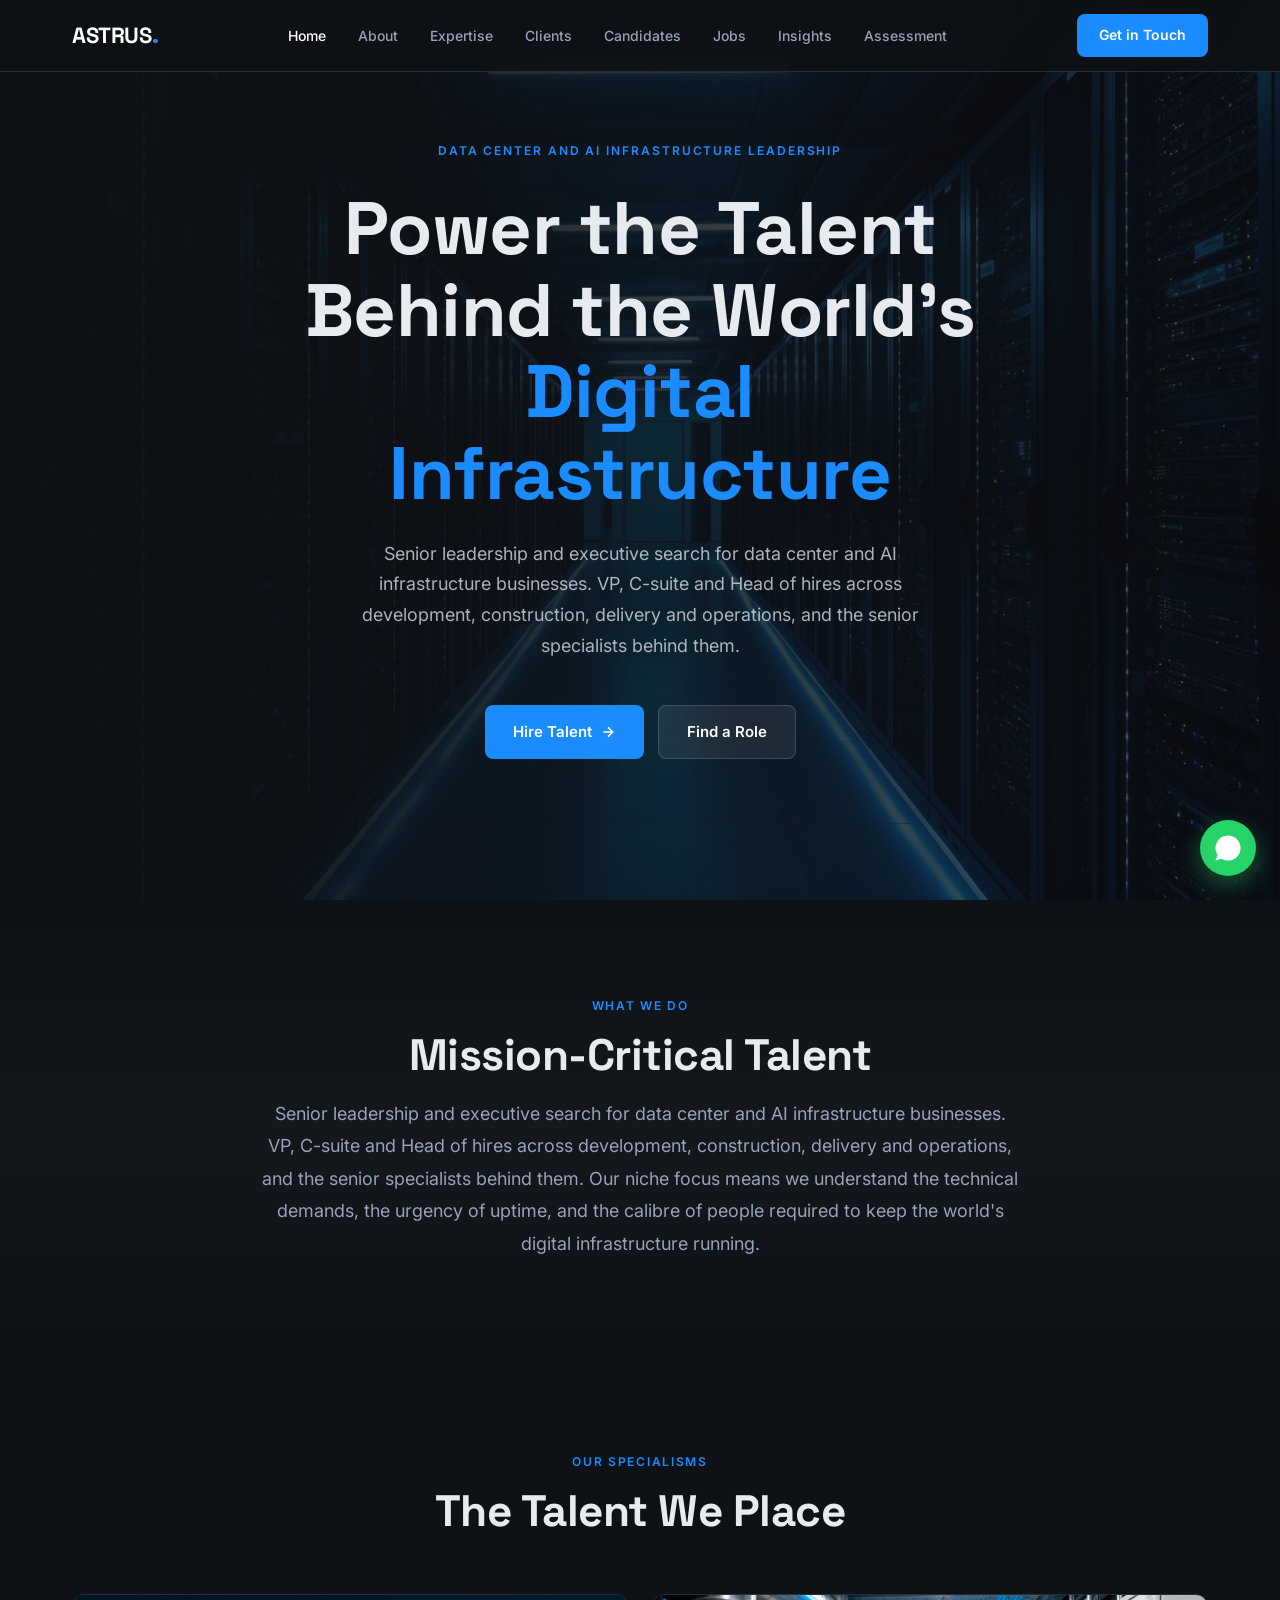
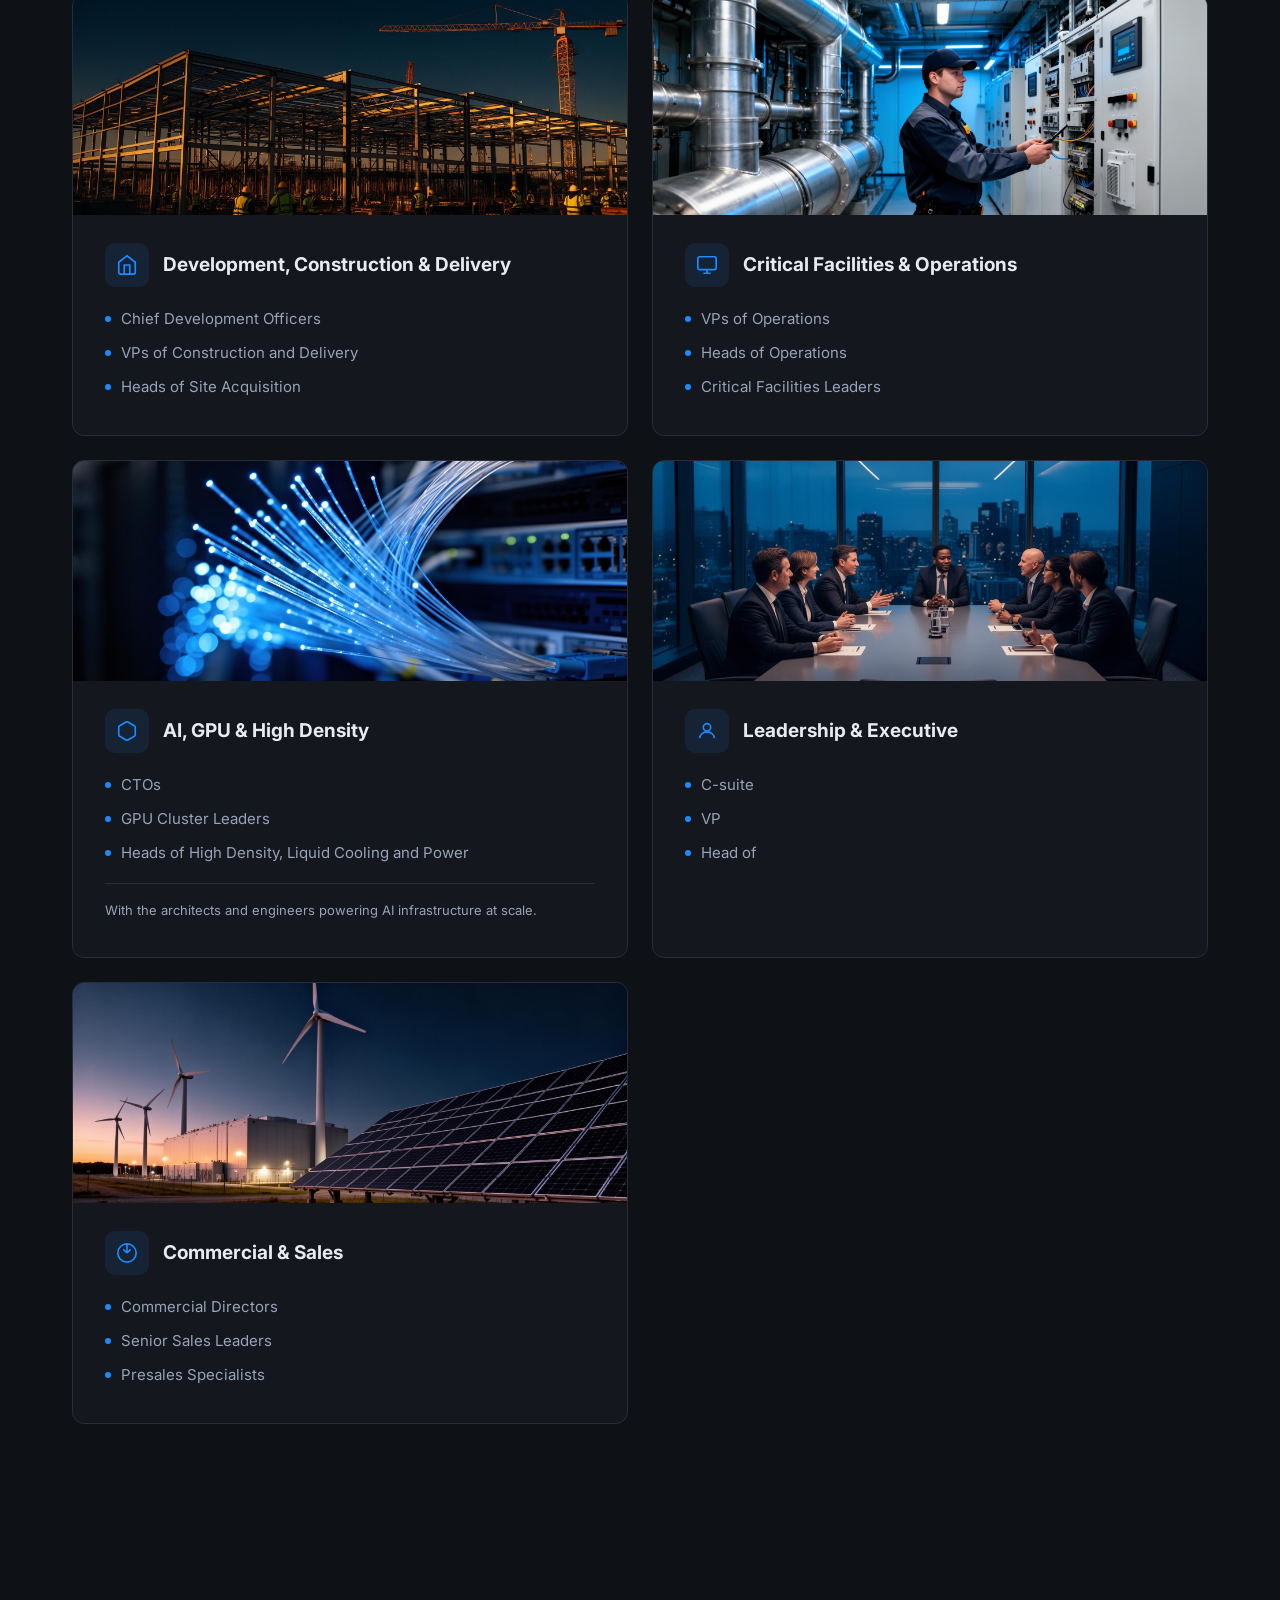
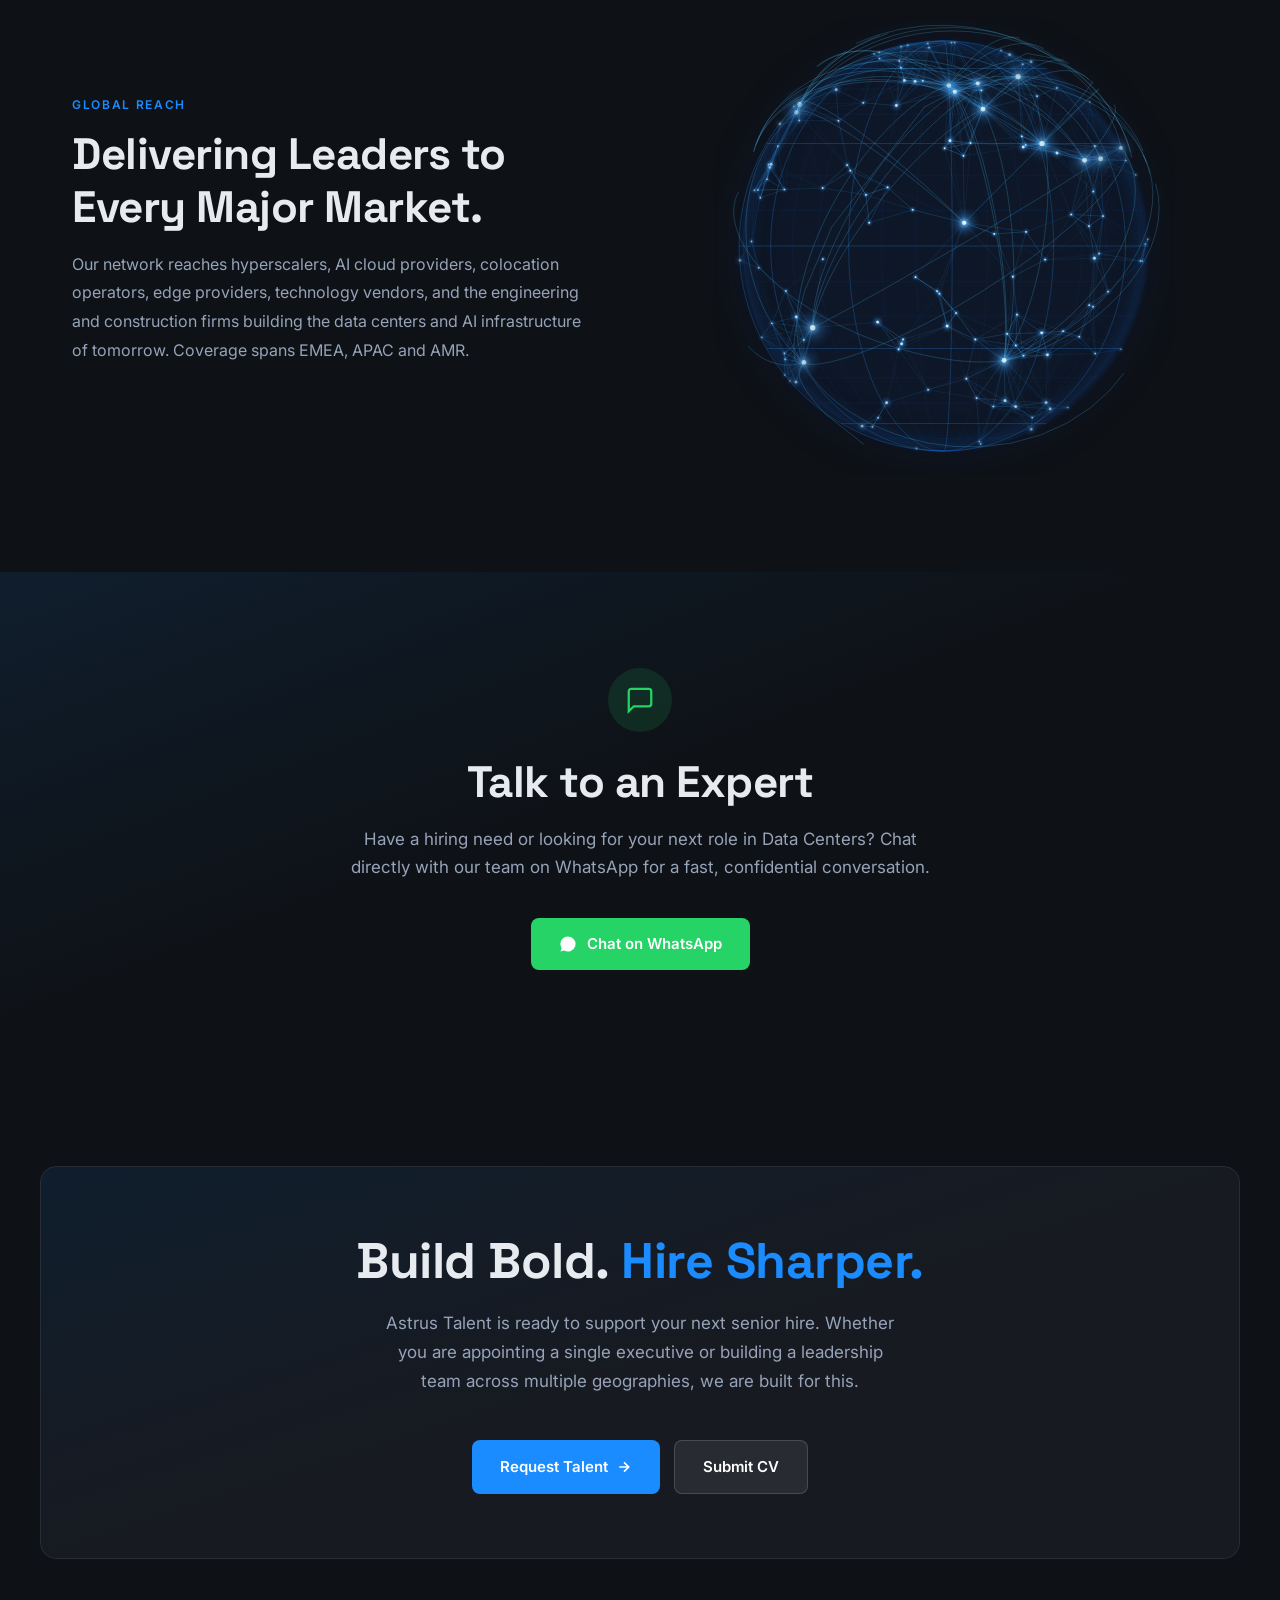
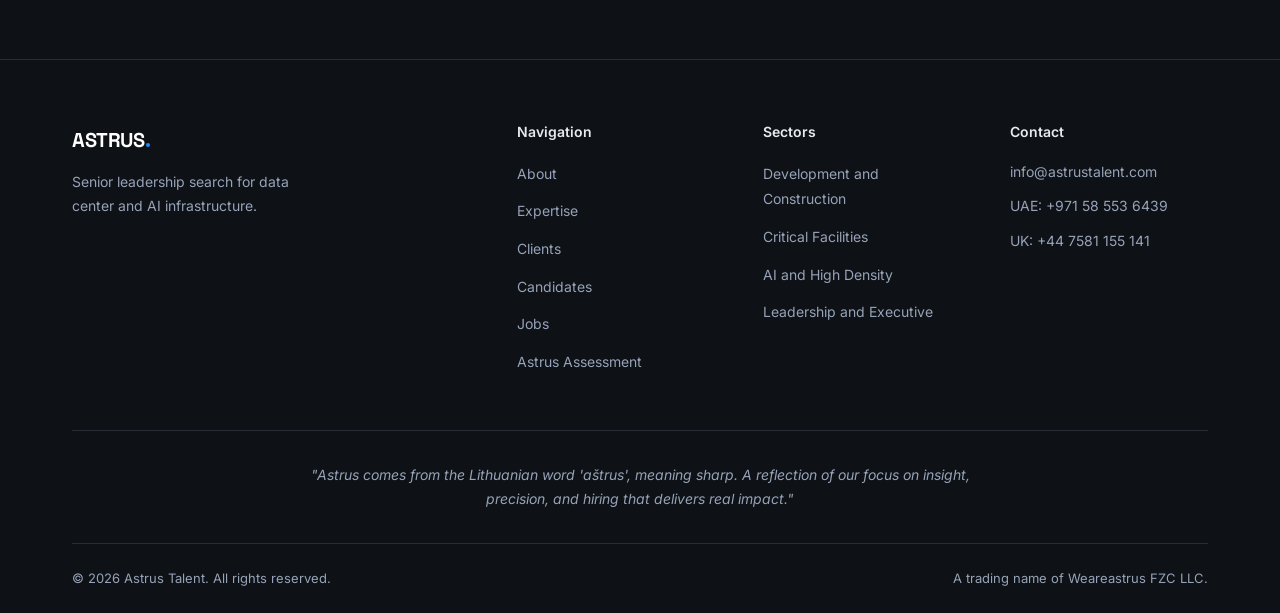
==== index.html @ 964abe02 "Align site copy with the latest Astrus deck. Update matching headlines, specialisms, regions, values" ====
<!DOCTYPE html>
<html lang="en">
<head>
<!-- Google tag (gtag.js) -->
<script async src="https://www.googletagmanager.com/gtag/js?id=G-Y46DG24L52"></script>
<script>
  window.dataLayer = window.dataLayer || [];
  function gtag(){dataLayer.push(arguments);}
  gtag('js', new Date());
  gtag('config', 'G-Y46DG24L52');
</script>
  <meta charset="UTF-8">
  <meta name="viewport" content="width=device-width, initial-scale=1.0">
  <meta name="description" content="Senior leadership and executive search for data center and AI infrastructure businesses. VP, C-suite and Head of hires across development, construction, delivery and operations, and the senior specialists behind them.">
  <meta name="keywords" content="data center recruitment, data centre jobs, hyperscale recruitment, colocation jobs, mission critical staffing, data center headhunter, UK UAE data center talent">
  <meta name="robots" content="index, follow">
  <meta name="theme-color" content="#0f1420">

  <title>Astrus Talent | Global Data Center Recruitment Specialists</title>

  <link rel="canonical" href="https://astrustalent.com/">

  <!-- Open Graph -->
  <meta property="og:type" content="website">
  <meta property="og:url" content="https://astrustalent.com/">
  <meta property="og:title" content="Astrus Talent | Global Data Center Recruitment Specialists">
  <meta property="og:description" content="Senior leadership and executive search for data center and AI infrastructure businesses. VP, C-suite and Head of hires across development, construction, delivery and operations, and the senior specialists behind them.">
  <meta property="og:site_name" content="Astrus Talent">

  <!-- Twitter Card -->
  <meta name="twitter:card" content="summary_large_image">
  <meta name="twitter:title" content="Astrus Talent | Global Data Center Recruitment">
  <meta name="twitter:description" content="Senior leadership and executive search for data center and AI infrastructure businesses. VP, C-suite and Head of hires across development, construction, delivery and operations, and the senior specialists behind them.">

  <!-- Structured Data -->
  <script type="application/ld+json">
  {
    "@context": "https://schema.org",
    "@graph": [
      {
        "@type": "Organization",
        "@id": "https://astrustalent.com/#organization",
        "name": "Astrus Talent",
        "url": "https://astrustalent.com/",
        "description": "Specialist global recruitment consultancy focused exclusively on data centers, AI infrastructure and mission critical environments.",
        "areaServed": ["GB", "AE", "EU", "EMEA"],
        "sameAs": ["https://www.linkedin.com/company/astrus-talent"],
        "contactPoint": [
          {
            "@type": "ContactPoint",
            "telephone": "+44-7581-155141",
            "contactType": "customer service",
            "areaServed": "GB",
            "availableLanguage": "English"
          },
          {
            "@type": "ContactPoint",
            "telephone": "+971-58-553-6439",
            "contactType": "customer service",
            "areaServed": "AE",
            "availableLanguage": "English"
          }
        ]
      },
      {
        "@type": "WebSite",
        "@id": "https://astrustalent.com/#website",
        "url": "https://astrustalent.com/",
        "name": "Astrus Talent",
        "publisher": { "@id": "https://astrustalent.com/#organization" }
      },
      {
        "@type": "EmploymentAgency",
        "@id": "https://astrustalent.com/#agency",
        "name": "Astrus Talent",
        "url": "https://astrustalent.com/",
        "telephone": "+44-7581-155141",
        "email": "info@astrustalent.com",
        "address": { "@type": "PostalAddress", "addressCountry": "GB" }
      }
    ]
  }
  </script>

  <link rel="preconnect" href="https://fonts.googleapis.com">
  <link rel="preconnect" href="https://fonts.gstatic.com" crossorigin>
  <link href="https://fonts.googleapis.com/css2?family=Space+Grotesk:wght@400;500;600;700&family=Inter:wght@400;500;600&display=swap" rel="stylesheet">

  <style>
    *, *::before, *::after { box-sizing: border-box; margin: 0; padding: 0; }

    :root {
      --bg: #0e1115;
      --card: #171a21;
      --card-border: #272c35;
      --blue: #1a8cff;
      --blue-dim: rgba(26,140,255,0.1);
      --blue-border: rgba(26,140,255,0.3);
      --text: #e7ebef;
      --muted: #96a3b8;
      --nav-h: 72px;
    }

    html { scroll-behavior: smooth; }

    body {
      background: var(--bg);
      color: var(--text);
      font-family: 'Inter', sans-serif;
      font-size: 16px;
      line-height: 1.6;
      -webkit-font-smoothing: antialiased;
    }

    h1, h2, h3, h4 {
      font-family: 'Space Grotesk', sans-serif;
      font-weight: 700;
      letter-spacing: -0.5px;
      line-height: 1.2;
    }

    a { color: inherit; text-decoration: none; }

    .container {
      max-width: 1200px;
      margin: 0 auto;
      padding: 0 32px;
    }

    /* ── NAV ── */
    nav {
      position: fixed;
      top: 0; left: 0; right: 0;
      height: var(--nav-h);
      z-index: 100;
      background: rgba(14,17,21,0.9);
      backdrop-filter: blur(16px);
      -webkit-backdrop-filter: blur(16px);
      border-bottom: 1px solid var(--card-border);
    }

    nav .container { height: 100%; }

    .nav-inner {
      display: flex;
      align-items: center;
      justify-content: space-between;
      height: 100%;
    }

    .wordmark {
      font-family: 'Space Grotesk', sans-serif;
      font-weight: 700;
      font-size: 22px;
      letter-spacing: -0.5px;
      color: #fff;
      display: inline-flex;
      align-items: baseline;
    }

    .wordmark .dot {
      display: inline-block;
      width: 0.22em;
      height: 0.22em;
      border-radius: 50%;
      background: var(--blue);
      margin-left: 2px;
      position: relative;
      top: 0.02em;
    }

    .nav-links {
      display: flex;
      align-items: center;
      gap: 32px;
      list-style: none;
    }

    .nav-links a {
      font-size: 14px;
      font-weight: 500;
      color: var(--muted);
      transition: color 0.2s;
    }

    .nav-links a:hover,
    .nav-links a.active { color: #fff; }

    .btn-nav {
      background: var(--blue);
      color: #fff;
      font-family: 'Inter', sans-serif;
      font-weight: 600;
      font-size: 14px;
      padding: 10px 22px;
      border-radius: 8px;
      border: none;
      cursor: pointer;
      transition: background 0.2s, transform 0.15s;
      display: inline-block;
    }

    .btn-nav:hover {
      background: #2563eb;
      transform: translateY(-1px);
    }

    .nav-toggle {
      display: none;
      flex-direction: column;
      gap: 5px;
      cursor: pointer;
      background: none;
      border: none;
      padding: 4px;
    }

    .nav-toggle span {
      display: block;
      width: 22px;
      height: 2px;
      background: var(--text);
      border-radius: 2px;
    }

    /* ── HERO ── */
    #hero {
      position: relative;
      min-height: 100vh;
      display: flex;
      align-items: center;
      justify-content: center;
      text-align: center;
      overflow: hidden;
    }

    .hero-bg {
      position: absolute;
      inset: 0;
      background-image: url('images/hero-datacenter.jpg');
      background-size: cover;
      background-position: center;
    }

    .hero-overlay {
      position: absolute;
      inset: 0;
      background: linear-gradient(to right, #0e1115, rgba(14,17,21,0.85), rgba(14,17,21,0.6));
    }

    .hero-content {
      position: relative;
      z-index: 2;
      max-width: 860px;
      padding: 0 24px;
    }

    .hero-eyebrow {
      font-size: 12px;
      font-weight: 600;
      letter-spacing: 0.16em;
      text-transform: uppercase;
      color: var(--blue);
      margin-bottom: 28px;
    }

    .hero-title {
      font-size: clamp(40px, 5.8vw, 76px);
      color: var(--text);
      margin-bottom: 24px;
      line-height: 1.1;
    }

    .hero-title .accent { color: var(--blue); }

    .hero-sub {
      font-size: clamp(15px, 1.6vw, 18px);
      color: rgba(226,232,240,0.75);
      margin-bottom: 44px;
      line-height: 1.7;
      max-width: 620px;
      margin-left: auto;
      margin-right: auto;
    }

    .hero-ctas {
      display: flex;
      gap: 14px;
      justify-content: center;
      flex-wrap: wrap;
    }

    .btn-hero-primary {
      background: var(--blue);
      color: #fff;
      font-family: 'Inter', sans-serif;
      font-weight: 600;
      font-size: 15px;
      padding: 14px 28px;
      border-radius: 8px;
      border: none;
      cursor: pointer;
      display: inline-flex;
      align-items: center;
      gap: 8px;
      transition: background 0.2s, transform 0.15s;
    }

    .btn-hero-primary:hover {
      background: #2563eb;
      transform: translateY(-1px);
    }

    .btn-hero-primary svg { width: 16px; height: 16px; }

    .btn-hero-secondary {
      background: rgba(255,255,255,0.08);
      color: #fff;
      font-family: 'Inter', sans-serif;
      font-weight: 600;
      font-size: 15px;
      padding: 14px 28px;
      border-radius: 8px;
      border: 1px solid rgba(255,255,255,0.15);
      cursor: pointer;
      display: inline-block;
      transition: background 0.2s, transform 0.15s;
    }

    .btn-hero-secondary:hover {
      background: rgba(255,255,255,0.14);
      transform: translateY(-1px);
    }

    /* ── EXPERTISE ── */
    #expertise {
      padding: 96px 0;
    }

    .section-eyebrow {
      font-size: 12px;
      font-weight: 600;
      letter-spacing: 0.14em;
      text-transform: uppercase;
      color: var(--blue);
      text-align: center;
      margin-bottom: 14px;
    }

    .section-title {
      font-size: clamp(28px, 3.5vw, 44px);
      color: var(--text);
      text-align: center;
      margin-bottom: 16px;
    }

    .section-sub {
      font-size: 17px;
      color: var(--muted);
      text-align: center;
      max-width: 580px;
      margin: 0 auto 64px;
      line-height: 1.7;
    }

    .expertise-grid {
      display: grid;
      grid-template-columns: repeat(2, 1fr);
      gap: 24px;
    }

    .card-supporting {
      font-size: 13px;
      color: var(--muted);
      margin-top: 18px;
      padding-top: 16px;
      border-top: 1px solid var(--card-border);
    }

    .expertise-card {
      background: rgba(23,26,33,0.8);
      border: 1px solid var(--card-border);
      border-radius: 12px;
      overflow: hidden;
      transition: border-color 0.2s, transform 0.2s;
    }

    .expertise-card:hover {
      border-color: var(--blue-border);
      transform: translateY(-3px);
    }

    .card-image {
      width: 100%;
      height: 220px;
      object-fit: cover;
      display: block;
    }

    .card-body {
      padding: 28px 32px 36px;
    }

    .card-header {
      display: flex;
      align-items: center;
      gap: 14px;
      margin-bottom: 20px;
    }

    .card-icon {
      width: 44px;
      height: 44px;
      border-radius: 10px;
      display: flex;
      align-items: center;
      justify-content: center;
      flex-shrink: 0;
    }

    .card-icon svg { width: 22px; height: 22px; }

    /* All card icons use the single brand blue, matching the live site */
    .card-icon.blue,
    .card-icon.teal,
    .card-icon.orange,
    .card-icon.purple,
    .card-icon.green { background: var(--blue-dim); }

    .card-icon.blue svg,
    .card-icon.teal svg,
    .card-icon.orange svg,
    .card-icon.purple svg,
    .card-icon.green svg { stroke: var(--blue); }

    .card-title {
      font-size: 19px;
      color: var(--text);
      font-weight: 700;
    }

    .card-list {
      list-style: none;
      display: flex;
      flex-direction: column;
      gap: 10px;
    }

    .card-list li {
      font-size: 15px;
      color: var(--muted);
      display: flex;
      align-items: center;
      gap: 10px;
    }

    .card-list li::before {
      content: '';
      width: 6px;
      height: 6px;
      border-radius: 50%;
      background: var(--blue);
      flex-shrink: 0;
    }

    /* ── GLOBAL REACH ── */
    #global {
      padding: 96px 0;
      background: var(--bg);
    }

    .global-inner {
      display: grid;
      grid-template-columns: 1fr 1fr;
      gap: 80px;
      align-items: center;
    }

    .globe-wrap {
      width: 100%;
      display: flex;
      align-items: center;
      justify-content: center;
    }

    .globe-mask {
      width: 460px;
      height: 460px;
      flex-shrink: 0;
    }

    #globeCanvas {
      display: block;
    }

    .global-content .section-eyebrow { text-align: left; }
    .global-content .section-title { text-align: left; }

    .global-content p:not(.section-eyebrow) {
      font-size: 16px;
      color: var(--muted);
      line-height: 1.8;
      margin-bottom: 32px;
    }


    /* ── WHAT WE DO ── */
    #what-we-do {
      padding: 96px 0;
      text-align: center;
      background: linear-gradient(to bottom, #0e1115, rgba(33,36,44,0.3), #0e1115);
    }

    .what-we-do-lead {
      font-size: 18px;
      color: var(--muted);
      line-height: 1.8;
      max-width: 760px;
      margin: 8px auto 0;
    }

    /* ── TALK TO AN EXPERT ── */
    #talk-expert {
      padding: 96px 0;
      text-align: center;
      background: linear-gradient(to right bottom, rgba(26,140,255,0.1), #0e1115, #0e1115);
    }

    .talk-expert-icon {
      width: 64px;
      height: 64px;
      border-radius: 50%;
      background: rgba(37,211,102,0.12);
      display: flex;
      align-items: center;
      justify-content: center;
      margin: 0 auto 24px;
    }

    .talk-expert-icon svg { width: 30px; height: 30px; }

    .btn-whatsapp {
      background: #25d366;
      color: #fff;
      font-family: 'Inter', sans-serif;
      font-weight: 600;
      font-size: 15px;
      padding: 14px 28px;
      border-radius: 8px;
      display: inline-flex;
      align-items: center;
      gap: 10px;
      transition: background 0.2s, transform 0.15s;
    }

    .btn-whatsapp:hover {
      background: #1da851;
      transform: translateY(-1px);
    }

    /* ── CTA BAND ── */
    #cta-band {
      padding: 100px 0;
      text-align: center;
      background: var(--bg);
    }

    #cta-band .container {
      background: linear-gradient(to right bottom, rgba(26,140,255,0.1), #171a21, #171a21);
      border: 1px solid var(--card-border);
      border-radius: 16px;
      padding: 64px;
    }

    .cta-band-title {
      font-size: clamp(28px, 4vw, 50px);
      color: var(--text);
      margin-bottom: 18px;
    }

    .cta-band-sub {
      font-size: 17px;
      color: var(--muted);
      margin-bottom: 44px;
      max-width: 520px;
      margin-left: auto;
      margin-right: auto;
      line-height: 1.7;
    }

    .cta-band-buttons {
      display: flex;
      gap: 14px;
      justify-content: center;
      flex-wrap: wrap;
    }

    /* ── FOOTER ── */
    footer {
      background: var(--bg);
      border-top: 1px solid var(--card-border);
      padding: 64px 0 0;
    }

    .footer-grid {
      display: grid;
      grid-template-columns: 2fr 1fr 1fr 1fr;
      gap: 48px;
      padding-bottom: 56px;
      border-bottom: 1px solid var(--card-border);
    }

    .footer-brand .wordmark { font-size: 20px; }

    .footer-brand p {
      font-size: 14px;
      color: var(--muted);
      margin-top: 14px;
      line-height: 1.7;
      max-width: 240px;
    }

    .footer-col h4 {
      font-family: 'Inter', sans-serif;
      font-size: 14px;
      font-weight: 600;
      letter-spacing: normal;
      text-transform: none;
      color: var(--text);
      margin-bottom: 20px;
    }

    .footer-col ul {
      list-style: none;
      display: flex;
      flex-direction: column;
      gap: 12px;
    }

    .footer-col ul a {
      font-size: 14px;
      color: var(--muted);
      transition: color 0.2s;
    }

    .footer-col ul a:hover { color: var(--text); }

    .footer-col .contact-item {
      font-size: 14px;
      color: var(--muted);
      line-height: 1.6;
    }

    .footer-col .contact-item a {
      color: var(--muted);
      transition: color 0.2s;
    }

    .footer-col .contact-item a:hover { color: var(--text); }

    .footer-quote {
      padding: 32px 0;
      text-align: center;
      border-bottom: 1px solid var(--card-border);
    }

    .footer-quote p {
      font-size: 14px;
      color: var(--muted);
      font-style: italic;
      max-width: 700px;
      margin: 0 auto;
      line-height: 1.7;
    }

    .footer-bottom {
      padding: 24px 0;
      display: flex;
      align-items: center;
      justify-content: space-between;
      font-size: 13px;
      color: var(--muted);
    }

    /* ── MOBILE MENU ── */
    .mobile-menu {
      display: none;
      position: fixed;
      top: var(--nav-h);
      left: 0; right: 0; bottom: 0;
      background: var(--bg);
      z-index: 99;
      padding: 36px 32px;
      flex-direction: column;
      gap: 24px;
      border-top: 1px solid var(--card-border);
      overflow-y: auto;
    }

    .mobile-menu.open { display: flex; }

    .mobile-menu a {
      font-family: 'Space Grotesk', sans-serif;
      font-size: 22px;
      font-weight: 700;
      color: var(--text);
      letter-spacing: -0.3px;
    }

    .mobile-menu a:hover { color: var(--blue); }

    /* ── FADE IN ── */
    .fade-up {
      opacity: 0;
      transform: translateY(20px);
      transition: opacity 0.6s ease, transform 0.6s ease;
    }

    .fade-up.visible {
      opacity: 1;
      transform: translateY(0);
    }

    /* ── RESPONSIVE ── */
    @media (max-width: 960px) {
      .expertise-grid { grid-template-columns: 1fr; }
      .global-inner { grid-template-columns: 1fr; gap: 48px; }
      .footer-grid { grid-template-columns: 1fr 1fr; gap: 36px; }
    }

    @media (max-width: 640px) {
      .container { padding: 0 20px; }
      #expertise, #global, #cta-band { padding: 72px 0; }
      .footer-grid { grid-template-columns: 1fr; }
      .footer-bottom { flex-direction: column; gap: 12px; text-align: center; }
      .nav-links-desktop { display: none; }
      .nav-toggle { display: flex; }
      .hero-ctas { flex-direction: column; align-items: center; }
    }
  </style>
  <link rel="icon" type="image/svg+xml" href="/favicon.svg">
  <link rel="icon" type="image/png" sizes="512x512" href="/icon-512.png">
  <link rel="apple-touch-icon" href="/icon-512.png">
  <meta property="og:image" content="https://astrustalent.com/og-image.png">
  <meta property="og:image:width" content="1200">
  <meta property="og:image:height" content="630">
  <meta property="og:image:alt" content="Astrus Talent — Global Data Center Recruitment Specialists">
  <meta name="twitter:image" content="https://astrustalent.com/og-image.png">
</head>
<body>

  <!-- NAV -->
  <nav>
    <div class="container">
      <div class="nav-inner">
        <a href="#" class="wordmark">ASTRUS<span class="dot"></span></a>
        <ul class="nav-links nav-links-desktop">
          <li><a href="index.html" class="active">Home</a></li>
          <li><a href="about.html">About</a></li>
          <li><a href="expertise.html">Expertise</a></li>
          <li><a href="clients.html">Clients</a></li>
          <li><a href="candidates.html">Candidates</a></li>
          <li><a href="jobs.html">Jobs</a></li>
          <li><a href="insights.html">Insights</a></li>
          <li><a href="assessment.html">Assessment</a></li>
        </ul>
        <div style="display:flex;align-items:center;gap:12px;">
          <a href="contact.html" class="btn-nav">Get in Touch</a>
          <button class="nav-toggle" id="nav-toggle" aria-label="Open menu">
            <span></span><span></span><span></span>
          </button>
        </div>
      </div>
    </div>
  </nav>

  <!-- MOBILE MENU -->
  <div class="mobile-menu" id="mobile-menu">
    <a href="index.html" class="mob-link">Home</a>
    <a href="about.html" class="mob-link">About</a>
    <a href="expertise.html" class="mob-link">Expertise</a>
    <a href="clients.html" class="mob-link">Clients</a>
    <a href="candidates.html" class="mob-link">Candidates</a>
    <a href="jobs.html" class="mob-link">Jobs</a>
    <a href="insights.html" class="mob-link">Insights</a>
    <a href="assessment.html" class="mob-link">Assessment</a>
    <a href="contact.html" class="btn-nav" style="width:fit-content;margin-top:8px;">Get in Touch</a>
  </div>

  <!-- HERO -->
  <section id="hero">
    <div class="hero-bg"></div>
    <div class="hero-overlay"></div>
    <div class="hero-content">
      <p class="hero-eyebrow">Data Center and AI Infrastructure Leadership</p>
      <h1 class="hero-title">
        Power the Talent<br>
        Behind the World's <span class="accent">Digital<br>Infrastructure</span>
      </h1>
      <p class="hero-sub">
        Senior leadership and executive search for data center and AI infrastructure businesses. VP, C-suite and Head of hires across development, construction, delivery and operations, and the senior specialists behind them.
      </p>
      <div class="hero-ctas">
        <a href="contact.html#contact-form" class="btn-hero-primary">
          Hire Talent
          <svg viewBox="0 0 24 24" fill="none" stroke="currentColor" stroke-width="2.5"><path d="M5 12h14M12 5l7 7-7 7"/></svg>
        </a>
        <a href="jobs.html" class="btn-hero-secondary">Find a Role</a>
      </div>
    </div>
  </section>

  <!-- WHAT WE DO -->
  <section id="what-we-do">
    <div class="container">
      <p class="section-eyebrow fade-up">What We Do</p>
      <h2 class="section-title fade-up">Mission-Critical Talent</h2>
      <p class="what-we-do-lead fade-up">
        Senior leadership and executive search for data center and AI infrastructure businesses. VP, C-suite and Head of hires across development, construction, delivery and operations, and the senior specialists behind them. Our niche focus means we understand the technical demands, the urgency of uptime, and the calibre of people required to keep the world's digital infrastructure running.
      </p>
    </div>
  </section>

  <!-- EXPERTISE -->
  <section id="expertise">
    <div class="container">
      <p class="section-eyebrow fade-up">Our Specialisms</p>
      <h2 class="section-title fade-up" style="margin-bottom:56px;">The Talent We Place</h2>

      <div class="expertise-grid">

        <div class="expertise-card fade-up">
          <img class="card-image" src="images/construction-site.jpg" alt="Data Center Construction & Design" loading="lazy">
          <div class="card-body">
            <div class="card-header">
              <div class="card-icon orange">
                <svg viewBox="0 0 24 24" fill="none" stroke-width="1.8"><path d="M3 9l9-7 9 7v11a2 2 0 01-2 2H5a2 2 0 01-2-2z"/><polyline points="9 22 9 12 15 12 15 22"/></svg>
              </div>
              <span class="card-title">Development, Construction &amp; Delivery</span>
            </div>
            <ul class="card-list">
              <li>Chief Development Officers</li>
              <li>VPs of Construction and Delivery</li>
              <li>Heads of Site Acquisition</li>
            </ul>
          </div>
        </div>

        <div class="expertise-card fade-up">
          <img class="card-image" src="images/critical-facilities.jpg" alt="Critical Facilities & Operations" loading="lazy">
          <div class="card-body">
            <div class="card-header">
              <div class="card-icon purple">
                <svg viewBox="0 0 24 24" fill="none" stroke-width="1.8"><rect x="2" y="3" width="20" height="14" rx="2"/><path d="M8 21h8M12 17v4"/></svg>
              </div>
              <span class="card-title">Critical Facilities &amp; Operations</span>
            </div>
            <ul class="card-list">
              <li>VPs of Operations</li>
              <li>Heads of Operations</li>
              <li>Critical Facilities Leaders</li>
            </ul>
          </div>
        </div>

        <div class="expertise-card fade-up">
          <img class="card-image" src="images/fiber-optics.jpg" alt="AI and high density infrastructure" loading="lazy">
          <div class="card-body">
            <div class="card-header">
              <div class="card-icon green">
                <svg viewBox="0 0 24 24" fill="none" stroke-width="1.8"><path d="M21 16V8a2 2 0 00-1-1.73l-7-4a2 2 0 00-2 0l-7 4A2 2 0 003 8v8a2 2 0 001 1.73l7 4a2 2 0 002 0l7-4A2 2 0 0021 16z"/></svg>
              </div>
              <span class="card-title">AI, GPU &amp; High Density</span>
            </div>
            <ul class="card-list">
              <li>CTOs</li>
              <li>GPU Cluster Leaders</li>
              <li>Heads of High Density, Liquid Cooling and Power</li>
            </ul>
            <p class="card-supporting">With the architects and engineers powering AI infrastructure at scale.</p>
          </div>
        </div>

        <div class="expertise-card fade-up">
          <img class="card-image" src="images/executive-meeting.jpg" alt="Leadership and executive search" loading="lazy">
          <div class="card-body">
            <div class="card-header">
              <div class="card-icon blue">
                <svg viewBox="0 0 24 24" fill="none" stroke-width="1.8"><circle cx="12" cy="8" r="4"/><path d="M4 20c0-4 3.6-7 8-7s8 3 8 7"/></svg>
              </div>
              <span class="card-title">Leadership &amp; Executive</span>
            </div>
            <ul class="card-list">
              <li>C-suite</li>
              <li>VP</li>
              <li>Head of</li>
            </ul>
          </div>
        </div>

        <div class="expertise-card fade-up">
          <img class="card-image" src="images/sustainable-energy.jpg" alt="Commercial & Sustainability" loading="lazy">
          <div class="card-body">
            <div class="card-header">
              <div class="card-icon teal">
                <svg viewBox="0 0 24 24" fill="none" stroke-width="1.8"><path d="M12 2a10 10 0 1 0 10 10A10 10 0 0 0 12 2zm0 0v10m0 0-4-4m4 4 4-4"/></svg>
              </div>
              <span class="card-title">Commercial &amp; Sales</span>
            </div>
            <ul class="card-list">
              <li>Commercial Directors</li>
              <li>Senior Sales Leaders</li>
              <li>Presales Specialists</li>
            </ul>
          </div>
        </div>

      </div>
    </div>
  </section>

  <!-- GLOBAL REACH -->
  <section id="global">
    <div class="container">
      <div class="global-inner">
        <div class="global-content fade-up">
          <p class="section-eyebrow" style="text-align:left;">Global Reach</p>
          <h2 class="section-title" style="text-align:left;">Delivering Leaders to Every Major Market.</h2>
          <p>Our network reaches hyperscalers, AI cloud providers, colocation operators, edge providers, technology vendors, and the engineering and construction firms building the data centers and AI infrastructure of tomorrow. Coverage spans EMEA, APAC and AMR.</p>
        </div>
        <div class="globe-wrap fade-up">
          <div class="globe-mask">
            <canvas id="globeCanvas" width="460" height="460"></canvas>
          </div>
        </div>
      </div>
    </div>
  </section>

  <!-- TALK TO AN EXPERT -->
  <section id="talk-expert">
    <div class="container">
      <div class="talk-expert-icon fade-up">
        <svg viewBox="0 0 24 24" fill="none" stroke="#25d366" stroke-width="1.8"><path d="M21 15a2 2 0 0 1-2 2H7l-4 4V5a2 2 0 0 1 2-2h14a2 2 0 0 1 2 2z"/></svg>
      </div>
      <h2 class="section-title fade-up">Talk to an Expert</h2>
      <p class="section-sub fade-up" style="margin-bottom:36px;">
        Have a hiring need or looking for your next role in Data Centers? Chat directly with our team on WhatsApp for a fast, confidential conversation.
      </p>
      <div style="text-align:center;">
        <a href="https://wa.me/971585536439" target="_blank" rel="noopener" class="btn-whatsapp fade-up">
          <svg viewBox="0 0 24 24" style="width:18px;height:18px;fill:#fff;"><path d="M17.5 14.4c-.3-.2-1.7-.9-2-1-.3-.1-.5-.1-.7.2-.2.3-.7 1-.9 1.1-.2.2-.3.2-.6.1-.3-.2-1.2-.5-2.3-1.4-.9-.8-1.4-1.7-1.6-2-.2-.3 0-.5.1-.6l.5-.5c.1-.2.2-.3.3-.5.1-.2 0-.4 0-.5s-.7-1.6-.9-2.2c-.2-.6-.5-.5-.7-.5h-.6c-.2 0-.5.1-.8.4-.3.3-1 1-1 2.4s1 2.8 1.2 3c.2.2 2 3.1 4.9 4.3.7.3 1.2.5 1.6.6.7.2 1.3.2 1.8.1.5-.1 1.7-.7 1.9-1.4.2-.7.2-1.2.2-1.4-.1-.1-.3-.2-.6-.3zM12 2a10 10 0 0 0-8.5 15.3L2 22l4.8-1.5A10 10 0 1 0 12 2z"/></svg>
          Chat on WhatsApp
        </a>
      </div>
    </div>
  </section>

  <!-- CTA BAND -->
  <section id="cta-band">
    <div class="container">
      <h2 class="cta-band-title fade-up">Build Bold. <span style="color:var(--blue)">Hire Sharper.</span></h2>
      <p class="cta-band-sub fade-up">Astrus Talent is ready to support your next senior hire. Whether you are appointing a single executive or building a leadership team across multiple geographies, we are built for this.</p>
      <div class="cta-band-buttons fade-up">
        <a href="contact.html#contact-form" class="btn-hero-primary">
          Request Talent
          <svg viewBox="0 0 24 24" fill="none" stroke="currentColor" stroke-width="2.5"><path d="M5 12h14M12 5l7 7-7 7"/></svg>
        </a>
        <a href="candidates.html#cv-form" class="btn-hero-secondary">Submit CV</a>
      </div>
    </div>
  </section>

  <!-- FOOTER -->
  <footer>
    <div class="container">
      <div class="footer-grid">

        <div class="footer-brand">
          <a href="#" class="wordmark">ASTRUS<span class="dot"></span></a>
          <p>Senior leadership search for data center and AI infrastructure.</p>
        </div>

        <div class="footer-col">
          <h4>Navigation</h4>
          <ul>
            <li><a href="about.html">About</a></li>
            <li><a href="expertise.html">Expertise</a></li>
            <li><a href="clients.html">Clients</a></li>
            <li><a href="candidates.html">Candidates</a></li>
            <li><a href="jobs.html">Jobs</a></li>
            <li><a href="assessment.html">Astrus Assessment</a></li>
          </ul>
        </div>

        <div class="footer-col">
          <h4>Sectors</h4>
          <ul>
            <li><a href="expertise.html">Development and Construction</a></li>
            <li><a href="expertise.html">Critical Facilities</a></li>
            <li><a href="expertise.html">AI and High Density</a></li>
            <li><a href="expertise.html">Leadership and Executive</a></li>
          </ul>
        </div>

        <div class="footer-col">
          <h4>Contact</h4>
          <div style="display:flex;flex-direction:column;gap:12px;">
            <div class="contact-item"><a href="mailto:info@astrustalent.com">info@astrustalent.com</a></div>
            <div class="contact-item">UAE: <a href="tel:+971585536439">+971 58 553 6439</a></div>
            <div class="contact-item">UK: <a href="tel:+447581155141">+44 7581 155 141</a></div>
          </div>
        </div>

      </div>

      <div class="footer-quote">
        <p>"Astrus comes from the Lithuanian word 'aštrus', meaning sharp. A reflection of our focus on insight, precision, and hiring that delivers real impact."</p>
      </div>

      <div class="footer-bottom">
        <span>© 2026 Astrus Talent. All rights reserved.</span>
        <span>A trading name of Weareastrus FZC LLC.</span>
      </div>
    </div>
  </footer>

  <a href="https://wa.me/971585536439" target="_blank" rel="noopener" aria-label="Chat on WhatsApp"
     style="position:fixed;right:24px;bottom:24px;z-index:90;width:56px;height:56px;border-radius:50%;background:#25d366;display:flex;align-items:center;justify-content:center;box-shadow:0 8px 24px rgba(37,211,102,0.4);">
    <svg viewBox="0 0 24 24" style="width:30px;height:30px;fill:#fff;"><path d="M17.5 14.4c-.3-.2-1.7-.9-2-1-.3-.1-.5-.1-.7.2-.2.3-.7 1-.9 1.1-.2.2-.3.2-.6.1-.3-.2-1.2-.5-2.3-1.4-.9-.8-1.4-1.7-1.6-2-.2-.3 0-.5.1-.6l.5-.5c.1-.2.2-.3.3-.5.1-.2 0-.4 0-.5s-.7-1.6-.9-2.2c-.2-.6-.5-.5-.7-.5h-.6c-.2 0-.5.1-.8.4-.3.3-1 1-1 2.4s1 2.8 1.2 3c.2.2 2 3.1 4.9 4.3.7.3 1.2.5 1.6.6.7.2 1.3.2 1.8.1.5-.1 1.7-.7 1.9-1.4.2-.7.2-1.2.2-1.4-.1-.1-.3-.2-.6-.3zM12 2a10 10 0 0 0-8.5 15.3L2 22l4.8-1.5A10 10 0 1 0 12 2z"/></svg>
  </a>

  <script>
    // Mobile nav
    const toggle = document.getElementById('nav-toggle');
    const mobileMenu = document.getElementById('mobile-menu');
    toggle.addEventListener('click', () => mobileMenu.classList.toggle('open'));
    document.querySelectorAll('.mob-link').forEach(a => {
      a.addEventListener('click', () => mobileMenu.classList.remove('open'));
    });

    // Scroll fade-in (robust: never leave content blank)
    const fadeEls = document.querySelectorAll('.fade-up');
    const revealAll = () => fadeEls.forEach(el => el.classList.add('visible'));
    if (window.location.hash || !('IntersectionObserver' in window) || !fadeEls.length) {
      revealAll();
    } else {
      const observer = new IntersectionObserver((entries) => {
        entries.forEach((entry) => {
          if (entry.isIntersecting) { entry.target.classList.add('visible'); observer.unobserve(entry.target); }
        });
      }, { threshold: 0.05, rootMargin: '0px 0px -8% 0px' });
      fadeEls.forEach(el => observer.observe(el));
      setTimeout(revealAll, 1200);
    }

  </script>
  <script>
    (function() {
      const canvas = document.getElementById('globeCanvas');
      if (!canvas) return;
      const ctx = canvas.getContext('2d');
      const W = 460, H = 460, R = 205, CX = W / 2, CY = H / 2;
      let angle = 0;
      let rafId = null, onScreen = true;
      const shouldRun = () => onScreen && !document.hidden;
      function start() { if (shouldRun() && rafId === null) draw(); }

      function toSphere(latDeg, lngDeg) {
        const r = latDeg * Math.PI / 180, l = lngDeg * Math.PI / 180;
        return { x: Math.cos(r) * Math.sin(l), y: Math.sin(r), z: Math.cos(r) * Math.cos(l) };
      }

      // Grid: lat every 10°, lng every 10°
      const latLines = [], lngLines = [];
      for (let lat = -80; lat <= 80; lat += 10) {
        const pts = [], isMain = lat % 30 === 0;
        for (let lng = 0; lng <= 360; lng += 1.5) pts.push({ ...toSphere(lat, lng), main: isMain });
        latLines.push(pts);
      }
      for (let lng = 0; lng < 360; lng += 10) {
        const pts = [], isMain = lng % 30 === 0;
        for (let lat = -90; lat <= 90; lat += 1) pts.push({ ...toSphere(lat, lng), main: isMain });
        lngLines.push(pts);
      }

      // Major city cluster coords (lat, lng) for realism
      const cityCoords = [
        [51.5,-0.1],[48.8,2.3],[40.7,-74],[34.0,-118],[35.7,139.7],[1.3,103.8],
        [25.2,55.3],[24.7,46.7],[30.0,31.2],[55.7,37.6],[19.4,-99.1],[23.1,113.3],
        [52.5,13.4],[41.9,12.5],[37.6,127],[28.6,77.2],[43.7,-79.4],[-33.9,18.4],
        [-23.5,-46.6],[-34.6,-58.4],[31.2,121.5],[39.9,116.4],[22.5,88.4],[6.5,3.4]
      ];
      const nodes = cityCoords.map(([lat, lng]) => ({
        ...toSphere(lat, lng), size: 2.8 + Math.random() * 1.2, hub: true
      }));
      // Dense random smaller nodes
      for (let i = 0; i < 260; i++) {
        const u = Math.random(), v = Math.random();
        const lat = (Math.acos(2 * u - 1) - Math.PI / 2) * 180 / Math.PI;
        const lng = v * 360 - 180;
        nodes.push({ ...toSphere(lat, lng), size: Math.random() < 0.2 ? 2.0 : 1.2, hub: false });
      }

      // Pre-compute arcs between hub cities for the long-distance glow lines
      const arcs = [];
      for (let i = 0; i < cityCoords.length; i++) {
        for (let j = i + 1; j < cityCoords.length; j++) {
          const ni = nodes[i], nj = nodes[j];
          const dot = ni.x*nj.x + ni.y*nj.y + ni.z*nj.z;
          if (dot > 0.3) continue; // skip very close pairs
          if (Math.random() > 0.35) continue; // keep ~35% of possible arcs
          const steps = 40;
          const pts = [];
          for (let t = 0; t <= steps; t++) {
            const s = t / steps;
            const sx = ni.x + (nj.x - ni.x) * s;
            const sy = ni.y + (nj.y - ni.y) * s;
            const sz = ni.z + (nj.z - ni.z) * s;
            const len = Math.sqrt(sx*sx + sy*sy + sz*sz);
            const lift = 1 + 0.08 * Math.sin(s * Math.PI);
            pts.push({ x: sx/len*lift, y: sy/len*lift, z: sz/len*lift, t: s });
          }
          arcs.push(pts);
        }
      }

      function project(p, a) {
        const cosA = Math.cos(a), sinA = Math.sin(a);
        const x3 = p.x * cosA + p.z * sinA;
        const z3 = -p.x * sinA + p.z * cosA;
        return { sx: CX + x3 * R, sy: CY - p.y * R, z: z3 };
      }

      function drawGrid(lines, a) {
        for (const pts of lines) {
          const isMain = pts[0].main;
          let started = false, path = new Path2D();
          for (const p of pts) {
            const { sx, sy, z } = project(p, a);
            if (z < 0) { started = false; continue; }
            if (!started) { path.moveTo(sx, sy); started = true; } else path.lineTo(sx, sy);
          }
          ctx.strokeStyle = isMain ? 'rgba(40,150,255,0.28)' : 'rgba(30,110,255,0.13)';
          ctx.lineWidth = isMain ? 0.9 : 0.5;
          ctx.stroke(path);
        }
      }

      function draw() {
        ctx.clearRect(0, 0, W, H);
        angle += 0.0025;

        // Atmosphere
        const atm = ctx.createRadialGradient(CX, CY, R * 0.8, CX, CY, R * 1.22);
        atm.addColorStop(0, 'rgba(10, 80, 220, 0.10)');
        atm.addColorStop(0.6, 'rgba(5, 40, 140, 0.06)');
        atm.addColorStop(1, 'rgba(0,0,0,0)');
        ctx.beginPath(); ctx.arc(CX, CY, R * 1.22, 0, Math.PI*2);
        ctx.fillStyle = atm; ctx.fill();

        // Subtle sphere rim
        const rim = ctx.createRadialGradient(CX, CY, R * 0.88, CX, CY, R * 1.02);
        rim.addColorStop(0, 'rgba(0,80,200,0)');
        rim.addColorStop(0.7, 'rgba(20,120,255,0.12)');
        rim.addColorStop(1, 'rgba(0,0,0,0)');
        ctx.beginPath(); ctx.arc(CX, CY, R * 1.02, 0, Math.PI*2);
        ctx.fillStyle = rim; ctx.fill();

        drawGrid(latLines, angle);
        drawGrid(lngLines, angle);

        // Hub arcs
        for (const arcPts of arcs) {
          let started = false;
          ctx.beginPath();
          for (const p of arcPts) {
            const { sx, sy, z } = project(p, angle);
            if (z < 0) { started = false; continue; }
            if (!started) { ctx.moveTo(sx, sy); started = true; } else ctx.lineTo(sx, sy);
          }
          ctx.strokeStyle = 'rgba(80, 200, 255, 0.22)';
          ctx.lineWidth = 1.0;
          ctx.stroke();
        }

        // Short connections between nearby nodes
        const proj = nodes.map(n => ({ ...project(n, angle), size: n.size, hub: n.hub }));
        for (let i = 0; i < proj.length; i++) {
          const pi = proj[i];
          if (pi.z < 0) continue;
          for (let j = i + 1; j < proj.length; j++) {
            const pj = proj[j];
            if (pj.z < 0) continue;
            const dx = pi.sx - pj.sx, dy = pi.sy - pj.sy;
            const dist = Math.sqrt(dx*dx + dy*dy);
            const maxD = (pi.hub || pj.hub) ? 95 : 65;
            if (dist < maxD) {
              const depth = Math.min(pi.z, pj.z);
              const alpha = (1 - dist / maxD) * 0.65 * (0.3 + 0.7 * depth);
              ctx.beginPath();
              ctx.moveTo(pi.sx, pi.sy); ctx.lineTo(pj.sx, pj.sy);
              ctx.strokeStyle = `rgba(60, 170, 255, ${alpha})`;
              ctx.lineWidth = pi.hub && pj.hub ? 1.1 : 0.7;
              ctx.stroke();
            }
          }
        }

        // Nodes
        for (const p of proj) {
          if (p.z < 0) continue;
          const depth = 0.3 + 0.7 * p.z;
          const glowR = p.size * (p.hub ? 6 : 4);
          const grd = ctx.createRadialGradient(p.sx, p.sy, 0, p.sx, p.sy, glowR);
          grd.addColorStop(0, `rgba(140, 220, 255, ${depth * (p.hub ? 0.9 : 0.65)})`);
          grd.addColorStop(0.35, `rgba(60, 160, 255, ${depth * 0.3})`);
          grd.addColorStop(1, 'rgba(0,0,0,0)');
          ctx.beginPath(); ctx.arc(p.sx, p.sy, glowR, 0, Math.PI*2);
          ctx.fillStyle = grd; ctx.fill();
          ctx.beginPath(); ctx.arc(p.sx, p.sy, p.size * 0.7, 0, Math.PI*2);
          ctx.fillStyle = `rgba(230, 245, 255, ${depth})`;
          ctx.fill();
        }

        rafId = shouldRun() ? requestAnimationFrame(draw) : null;
      }
      // Only animate when the globe is on screen and the tab is visible (saves CPU)
      if ('IntersectionObserver' in window) {
        new IntersectionObserver((e) => { onScreen = e[0].isIntersecting; start(); }, { threshold: 0 }).observe(canvas);
      }
      document.addEventListener('visibilitychange', start);
      start();
    })();
  </script>
  <script src="newsletter.js"></script>
</body>
</html>
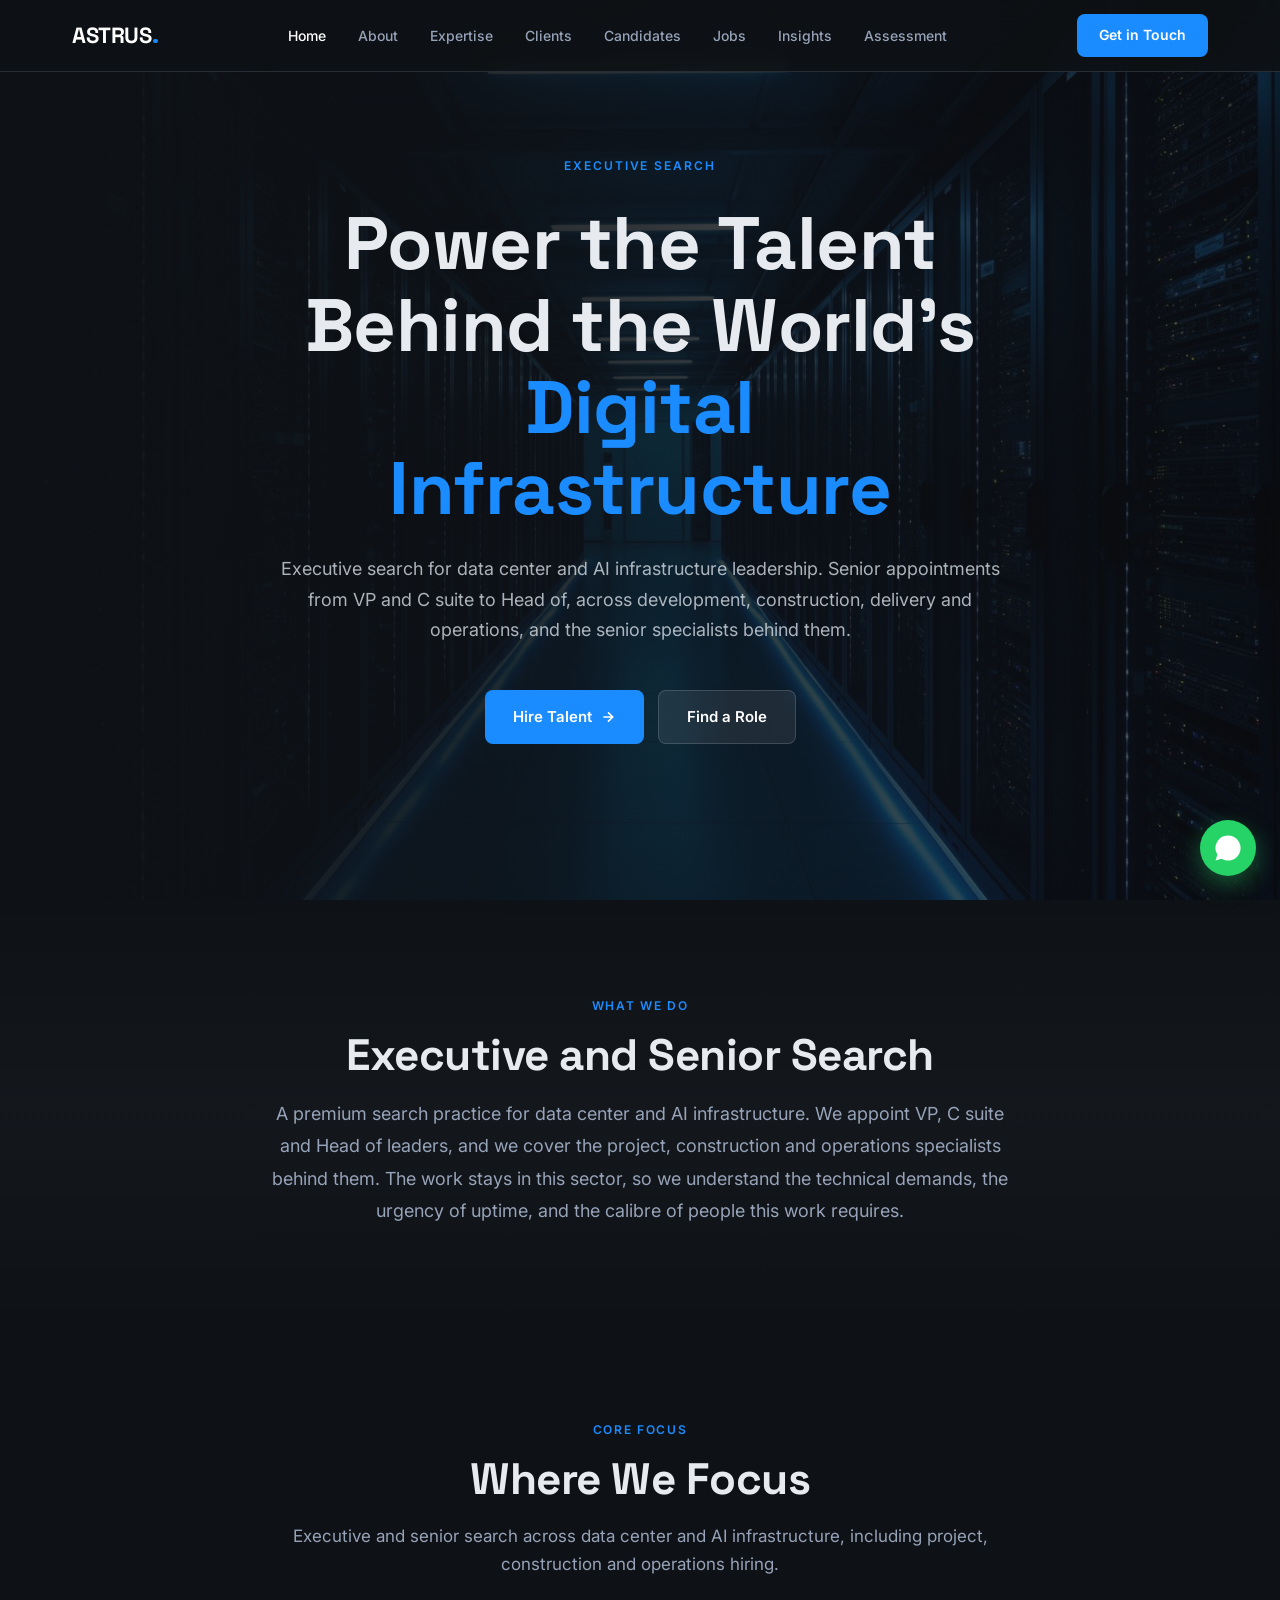
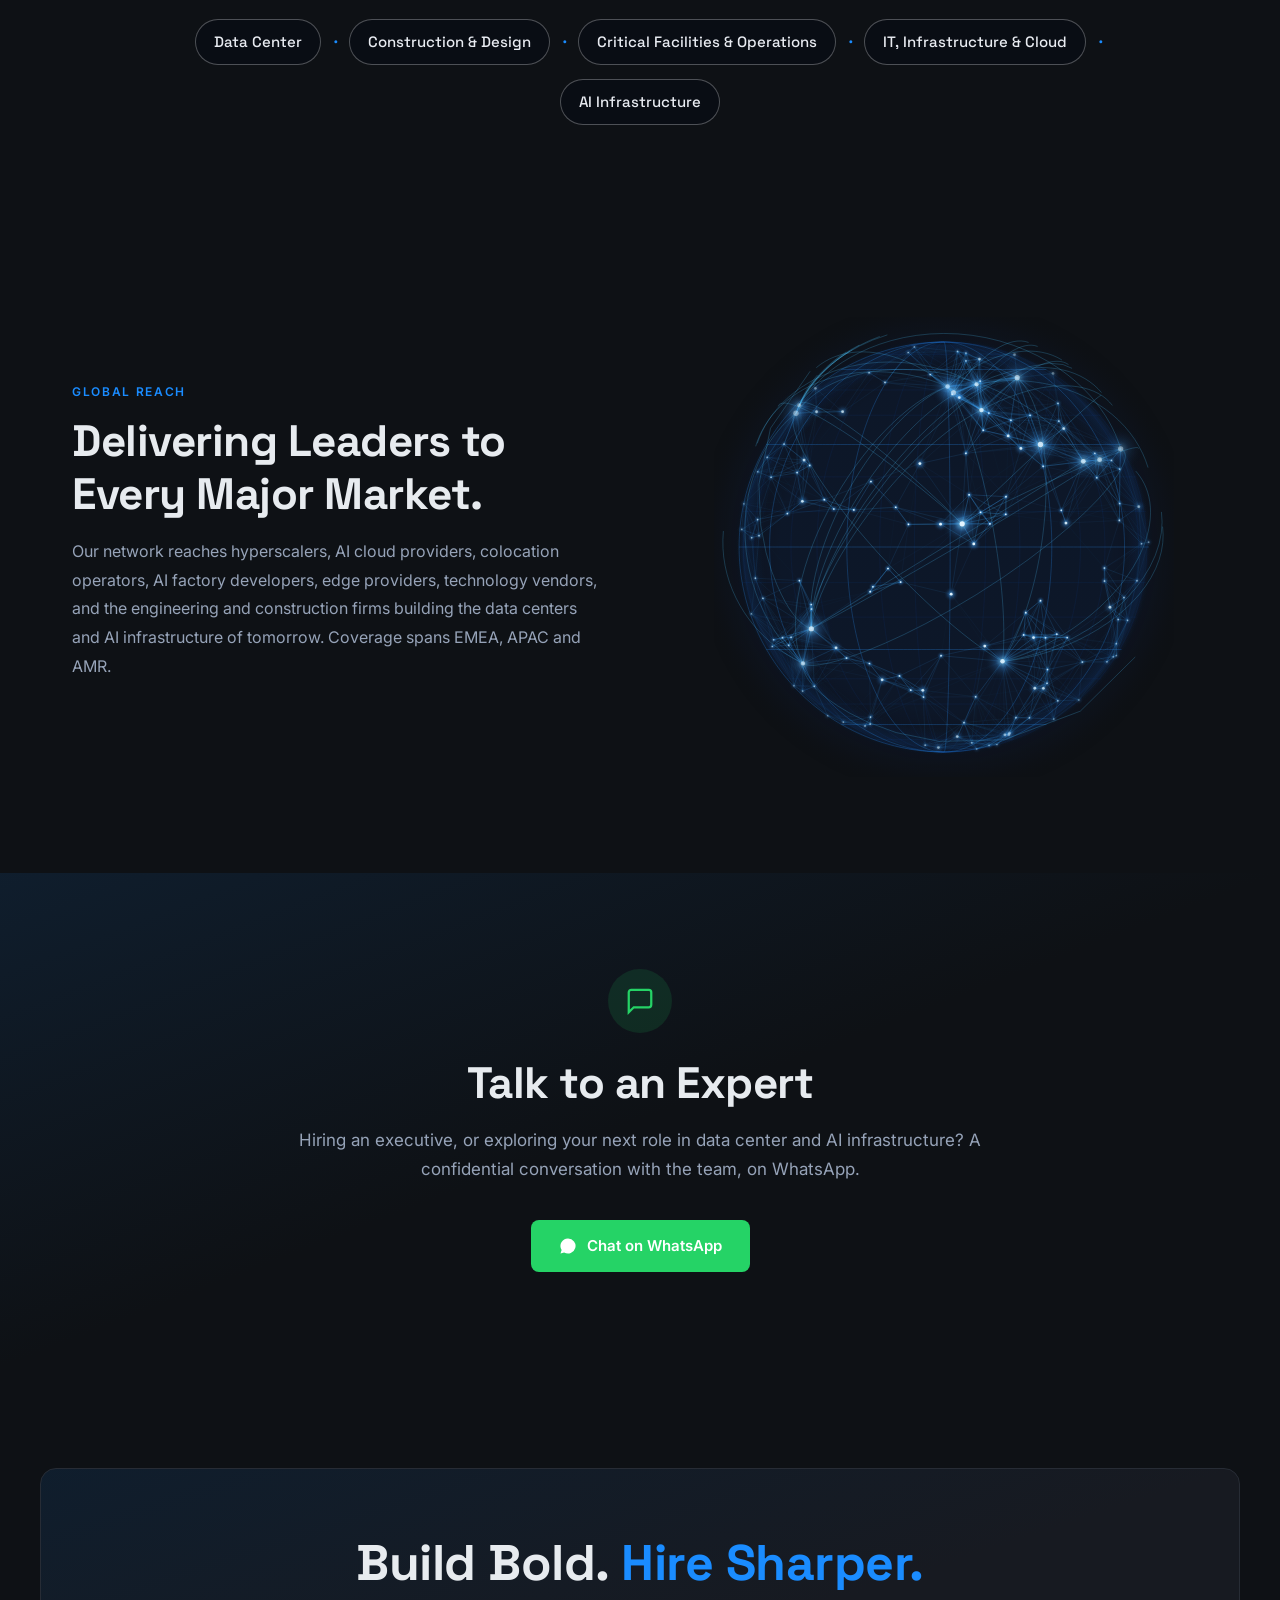
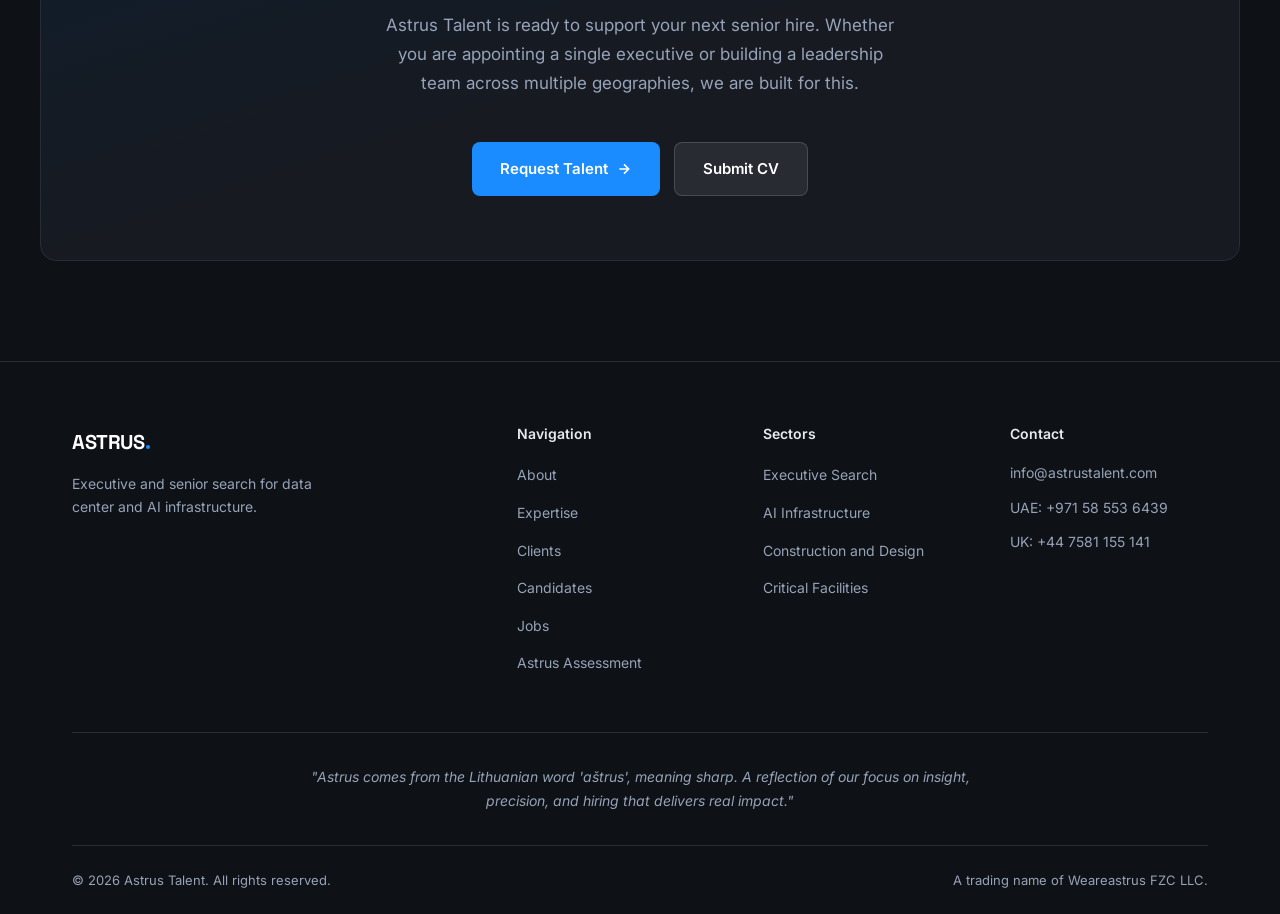
==== commit 7ac7123f: "Position the site as executive search for data center and AI infrastructure. Lead the hero, services" ====
--- a/index.html
+++ b/index.html
@@ -11,26 +11,26 @@
 </script>
   <meta charset="UTF-8">
   <meta name="viewport" content="width=device-width, initial-scale=1.0">
-  <meta name="description" content="Senior leadership and executive search for data center and AI infrastructure businesses. VP, C-suite and Head of hires across development, construction, delivery and operations, and the senior specialists behind them.">
-  <meta name="keywords" content="data center recruitment, data centre jobs, hyperscale recruitment, colocation jobs, mission critical staffing, data center headhunter, UK UAE data center talent">
+  <meta name="description" content="Executive search for data center and AI infrastructure leadership. Senior appointments from VP and C suite to Head of, across development, construction, delivery and operations, and the senior specialists behind them.">
+  <meta name="keywords" content="executive search, data center recruitment, AI infrastructure recruitment, senior search, data center jobs, mission critical staffing, UK UAE data center talent">
   <meta name="robots" content="index, follow">
   <meta name="theme-color" content="#0f1420">
 
-  <title>Astrus Talent | Global Data Center Recruitment Specialists</title>
+  <title>Astrus Talent | Executive Search for Data Center and AI Infrastructure</title>
 
   <link rel="canonical" href="https://astrustalent.com/">
 
   <!-- Open Graph -->
   <meta property="og:type" content="website">
   <meta property="og:url" content="https://astrustalent.com/">
-  <meta property="og:title" content="Astrus Talent | Global Data Center Recruitment Specialists">
-  <meta property="og:description" content="Senior leadership and executive search for data center and AI infrastructure businesses. VP, C-suite and Head of hires across development, construction, delivery and operations, and the senior specialists behind them.">
+  <meta property="og:title" content="Astrus Talent | Executive Search for Data Center and AI Infrastructure">
+  <meta property="og:description" content="Executive search for data center and AI infrastructure leadership. Senior appointments from VP and C suite to Head of, across development, construction, delivery and operations, and the senior specialists behind them.">
   <meta property="og:site_name" content="Astrus Talent">
 
   <!-- Twitter Card -->
   <meta name="twitter:card" content="summary_large_image">
-  <meta name="twitter:title" content="Astrus Talent | Global Data Center Recruitment">
-  <meta name="twitter:description" content="Senior leadership and executive search for data center and AI infrastructure businesses. VP, C-suite and Head of hires across development, construction, delivery and operations, and the senior specialists behind them.">
+  <meta name="twitter:title" content="Astrus Talent | Executive Search for Data Center and AI Infrastructure">
+  <meta name="twitter:description" content="Executive search for data center and AI infrastructure leadership. Senior appointments from VP and C suite to Head of, across development, construction, delivery and operations, and the senior specialists behind them.">
 
   <!-- Structured Data -->
   <script type="application/ld+json">
@@ -42,7 +42,7 @@
         "@id": "https://astrustalent.com/#organization",
         "name": "Astrus Talent",
         "url": "https://astrustalent.com/",
-        "description": "Specialist global recruitment consultancy focused exclusively on data centers, AI infrastructure and mission critical environments.",
+        "description": "Executive search firm for data center and AI infrastructure, also covering project, construction and operations hiring.",
         "areaServed": ["GB", "AE", "EU", "EMEA"],
         "sameAs": ["https://www.linkedin.com/company/astrus-talent"],
         "contactPoint": [
@@ -278,7 +278,7 @@
       color: rgba(226,232,240,0.75);
       margin-bottom: 44px;
       line-height: 1.7;
-      max-width: 620px;
+      max-width: 740px;
       margin-left: auto;
       margin-right: auto;
     }
@@ -358,7 +358,7 @@
       font-size: 17px;
       color: var(--muted);
       text-align: center;
-      max-width: 580px;
+      max-width: 760px;
       margin: 0 auto 64px;
       line-height: 1.7;
     }
@@ -517,6 +517,48 @@
       line-height: 1.8;
       max-width: 760px;
       margin: 8px auto 0;
+    }
+
+    .focus-lead {
+      text-align: center;
+      max-width: 720px;
+      margin: 8px auto 40px;
+      color: var(--muted);
+      font-size: 17px;
+      line-height: 1.7;
+    }
+
+    .focus-row {
+      display: flex;
+      flex-wrap: wrap;
+      justify-content: center;
+      align-items: center;
+      gap: 14px 28px;
+      max-width: 980px;
+      margin: 0 auto;
+    }
+
+    .focus-label {
+      position: relative;
+      font-family: 'Space Grotesk', sans-serif;
+      font-weight: 500;
+      font-size: 15px;
+      color: #e8ebf1;
+      border: 1px solid rgba(255,255,255,0.28);
+      border-radius: 999px;
+      padding: 10px 18px;
+      background: rgba(6,10,22,0.45);
+    }
+
+    .focus-label:not(:last-child)::after {
+      content: '·';
+      position: absolute;
+      right: -18px;
+      top: 50%;
+      transform: translateY(-54%);
+      color: var(--blue);
+      font-size: 18px;
+      line-height: 1;
     }
 
     /* ── TALK TO AN EXPERT ── */
@@ -728,6 +770,11 @@
       .footer-grid { grid-template-columns: 1fr 1fr; gap: 36px; }
     }
 
+    @media (max-width: 720px) {
+      .focus-row { gap: 12px; }
+      .focus-label:not(:last-child)::after { content: none; }
+    }
+
     @media (max-width: 640px) {
       .container { padding: 0 20px; }
       #expertise, #global, #cta-band { padding: 72px 0; }
@@ -744,7 +791,7 @@
   <meta property="og:image" content="https://astrustalent.com/og-image.png">
   <meta property="og:image:width" content="1200">
   <meta property="og:image:height" content="630">
-  <meta property="og:image:alt" content="Astrus Talent — Global Data Center Recruitment Specialists">
+  <meta property="og:image:alt" content="Astrus Talent, executive search for data center and AI infrastructure">
   <meta name="twitter:image" content="https://astrustalent.com/og-image.png">
 </head>
 <body>
@@ -792,13 +839,13 @@
     <div class="hero-bg"></div>
     <div class="hero-overlay"></div>
     <div class="hero-content">
-      <p class="hero-eyebrow">Data Center and AI Infrastructure Leadership</p>
+      <p class="hero-eyebrow">Executive Search</p>
       <h1 class="hero-title">
         Power the Talent<br>
         Behind the World's <span class="accent">Digital<br>Infrastructure</span>
       </h1>
       <p class="hero-sub">
-        Senior leadership and executive search for data center and AI infrastructure businesses. VP, C-suite and Head of hires across development, construction, delivery and operations, and the senior specialists behind them.
+        Executive search for data center and AI infrastructure leadership. Senior appointments from VP and C suite to Head of, across development, construction, delivery and operations, and the senior specialists behind them.
       </p>
       <div class="hero-ctas">
         <a href="contact.html#contact-form" class="btn-hero-primary">
@@ -814,9 +861,9 @@
   <section id="what-we-do">
     <div class="container">
       <p class="section-eyebrow fade-up">What We Do</p>
-      <h2 class="section-title fade-up">Mission-Critical Talent</h2>
+      <h2 class="section-title fade-up">Executive and Senior Search</h2>
       <p class="what-we-do-lead fade-up">
-        Senior leadership and executive search for data center and AI infrastructure businesses. VP, C-suite and Head of hires across development, construction, delivery and operations, and the senior specialists behind them. Our niche focus means we understand the technical demands, the urgency of uptime, and the calibre of people required to keep the world's digital infrastructure running.
+        A premium search practice for data center and AI infrastructure. We appoint VP, C suite and Head of leaders, and we cover the project, construction and operations specialists behind them. The work stays in this sector, so we understand the technical demands, the urgency of uptime, and the calibre of people this work requires.
       </p>
     </div>
   </section>
@@ -824,97 +871,15 @@
   <!-- EXPERTISE -->
   <section id="expertise">
     <div class="container">
-      <p class="section-eyebrow fade-up">Our Specialisms</p>
-      <h2 class="section-title fade-up" style="margin-bottom:56px;">The Talent We Place</h2>
-
-      <div class="expertise-grid">
-
-        <div class="expertise-card fade-up">
-          <img class="card-image" src="images/construction-site.jpg" alt="Data Center Construction & Design" loading="lazy">
-          <div class="card-body">
-            <div class="card-header">
-              <div class="card-icon orange">
-                <svg viewBox="0 0 24 24" fill="none" stroke-width="1.8"><path d="M3 9l9-7 9 7v11a2 2 0 01-2 2H5a2 2 0 01-2-2z"/><polyline points="9 22 9 12 15 12 15 22"/></svg>
-              </div>
-              <span class="card-title">Development, Construction &amp; Delivery</span>
-            </div>
-            <ul class="card-list">
-              <li>Chief Development Officers</li>
-              <li>VPs of Construction and Delivery</li>
-              <li>Heads of Site Acquisition</li>
-            </ul>
-          </div>
-        </div>
-
-        <div class="expertise-card fade-up">
-          <img class="card-image" src="images/critical-facilities.jpg" alt="Critical Facilities & Operations" loading="lazy">
-          <div class="card-body">
-            <div class="card-header">
-              <div class="card-icon purple">
-                <svg viewBox="0 0 24 24" fill="none" stroke-width="1.8"><rect x="2" y="3" width="20" height="14" rx="2"/><path d="M8 21h8M12 17v4"/></svg>
-              </div>
-              <span class="card-title">Critical Facilities &amp; Operations</span>
-            </div>
-            <ul class="card-list">
-              <li>VPs of Operations</li>
-              <li>Heads of Operations</li>
-              <li>Critical Facilities Leaders</li>
-            </ul>
-          </div>
-        </div>
-
-        <div class="expertise-card fade-up">
-          <img class="card-image" src="images/fiber-optics.jpg" alt="AI and high density infrastructure" loading="lazy">
-          <div class="card-body">
-            <div class="card-header">
-              <div class="card-icon green">
-                <svg viewBox="0 0 24 24" fill="none" stroke-width="1.8"><path d="M21 16V8a2 2 0 00-1-1.73l-7-4a2 2 0 00-2 0l-7 4A2 2 0 003 8v8a2 2 0 001 1.73l7 4a2 2 0 002 0l7-4A2 2 0 0021 16z"/></svg>
-              </div>
-              <span class="card-title">AI, GPU &amp; High Density</span>
-            </div>
-            <ul class="card-list">
-              <li>CTOs</li>
-              <li>GPU Cluster Leaders</li>
-              <li>Heads of High Density, Liquid Cooling and Power</li>
-            </ul>
-            <p class="card-supporting">With the architects and engineers powering AI infrastructure at scale.</p>
-          </div>
-        </div>
-
-        <div class="expertise-card fade-up">
-          <img class="card-image" src="images/executive-meeting.jpg" alt="Leadership and executive search" loading="lazy">
-          <div class="card-body">
-            <div class="card-header">
-              <div class="card-icon blue">
-                <svg viewBox="0 0 24 24" fill="none" stroke-width="1.8"><circle cx="12" cy="8" r="4"/><path d="M4 20c0-4 3.6-7 8-7s8 3 8 7"/></svg>
-              </div>
-              <span class="card-title">Leadership &amp; Executive</span>
-            </div>
-            <ul class="card-list">
-              <li>C-suite</li>
-              <li>VP</li>
-              <li>Head of</li>
-            </ul>
-          </div>
-        </div>
-
-        <div class="expertise-card fade-up">
-          <img class="card-image" src="images/sustainable-energy.jpg" alt="Commercial & Sustainability" loading="lazy">
-          <div class="card-body">
-            <div class="card-header">
-              <div class="card-icon teal">
-                <svg viewBox="0 0 24 24" fill="none" stroke-width="1.8"><path d="M12 2a10 10 0 1 0 10 10A10 10 0 0 0 12 2zm0 0v10m0 0-4-4m4 4 4-4"/></svg>
-              </div>
-              <span class="card-title">Commercial &amp; Sales</span>
-            </div>
-            <ul class="card-list">
-              <li>Commercial Directors</li>
-              <li>Senior Sales Leaders</li>
-              <li>Presales Specialists</li>
-            </ul>
-          </div>
-        </div>
-
+      <p class="section-eyebrow fade-up">Core Focus</p>
+      <h2 class="section-title fade-up">Where We Focus</h2>
+      <p class="focus-lead fade-up">Executive and senior search across data center and AI infrastructure, including project, construction and operations hiring.</p>
+      <div class="focus-row fade-up" aria-label="Core focus areas">
+        <span class="focus-label">Data Center</span>
+        <span class="focus-label">Construction &amp; Design</span>
+        <span class="focus-label">Critical Facilities &amp; Operations</span>
+        <span class="focus-label">IT, Infrastructure &amp; Cloud</span>
+        <span class="focus-label">AI Infrastructure</span>
       </div>
     </div>
   </section>
@@ -926,7 +891,7 @@
         <div class="global-content fade-up">
           <p class="section-eyebrow" style="text-align:left;">Global Reach</p>
           <h2 class="section-title" style="text-align:left;">Delivering Leaders to Every Major Market.</h2>
-          <p>Our network reaches hyperscalers, AI cloud providers, colocation operators, edge providers, technology vendors, and the engineering and construction firms building the data centers and AI infrastructure of tomorrow. Coverage spans EMEA, APAC and AMR.</p>
+          <p>Our network reaches hyperscalers, AI cloud providers, colocation operators, AI factory developers, edge providers, technology vendors, and the engineering and construction firms building the data centers and AI infrastructure of tomorrow. Coverage spans EMEA, APAC and AMR.</p>
         </div>
         <div class="globe-wrap fade-up">
           <div class="globe-mask">
@@ -945,7 +910,7 @@
       </div>
       <h2 class="section-title fade-up">Talk to an Expert</h2>
       <p class="section-sub fade-up" style="margin-bottom:36px;">
-        Have a hiring need or looking for your next role in Data Centers? Chat directly with our team on WhatsApp for a fast, confidential conversation.
+        Hiring an executive, or exploring your next role in data center and AI infrastructure? A confidential conversation with the team, on WhatsApp.
       </p>
       <div style="text-align:center;">
         <a href="https://wa.me/971585536439" target="_blank" rel="noopener" class="btn-whatsapp fade-up">
@@ -978,7 +943,7 @@
 
         <div class="footer-brand">
           <a href="#" class="wordmark">ASTRUS<span class="dot"></span></a>
-          <p>Senior leadership search for data center and AI infrastructure.</p>
+          <p>Executive and senior search for data center and AI infrastructure.</p>
         </div>
 
         <div class="footer-col">
@@ -996,10 +961,10 @@
         <div class="footer-col">
           <h4>Sectors</h4>
           <ul>
-            <li><a href="expertise.html">Development and Construction</a></li>
+            <li><a href="expertise.html">Executive Search</a></li>
+            <li><a href="expertise.html">AI Infrastructure</a></li>
+            <li><a href="expertise.html">Construction and Design</a></li>
             <li><a href="expertise.html">Critical Facilities</a></li>
-            <li><a href="expertise.html">AI and High Density</a></li>
-            <li><a href="expertise.html">Leadership and Executive</a></li>
           </ul>
         </div>
 
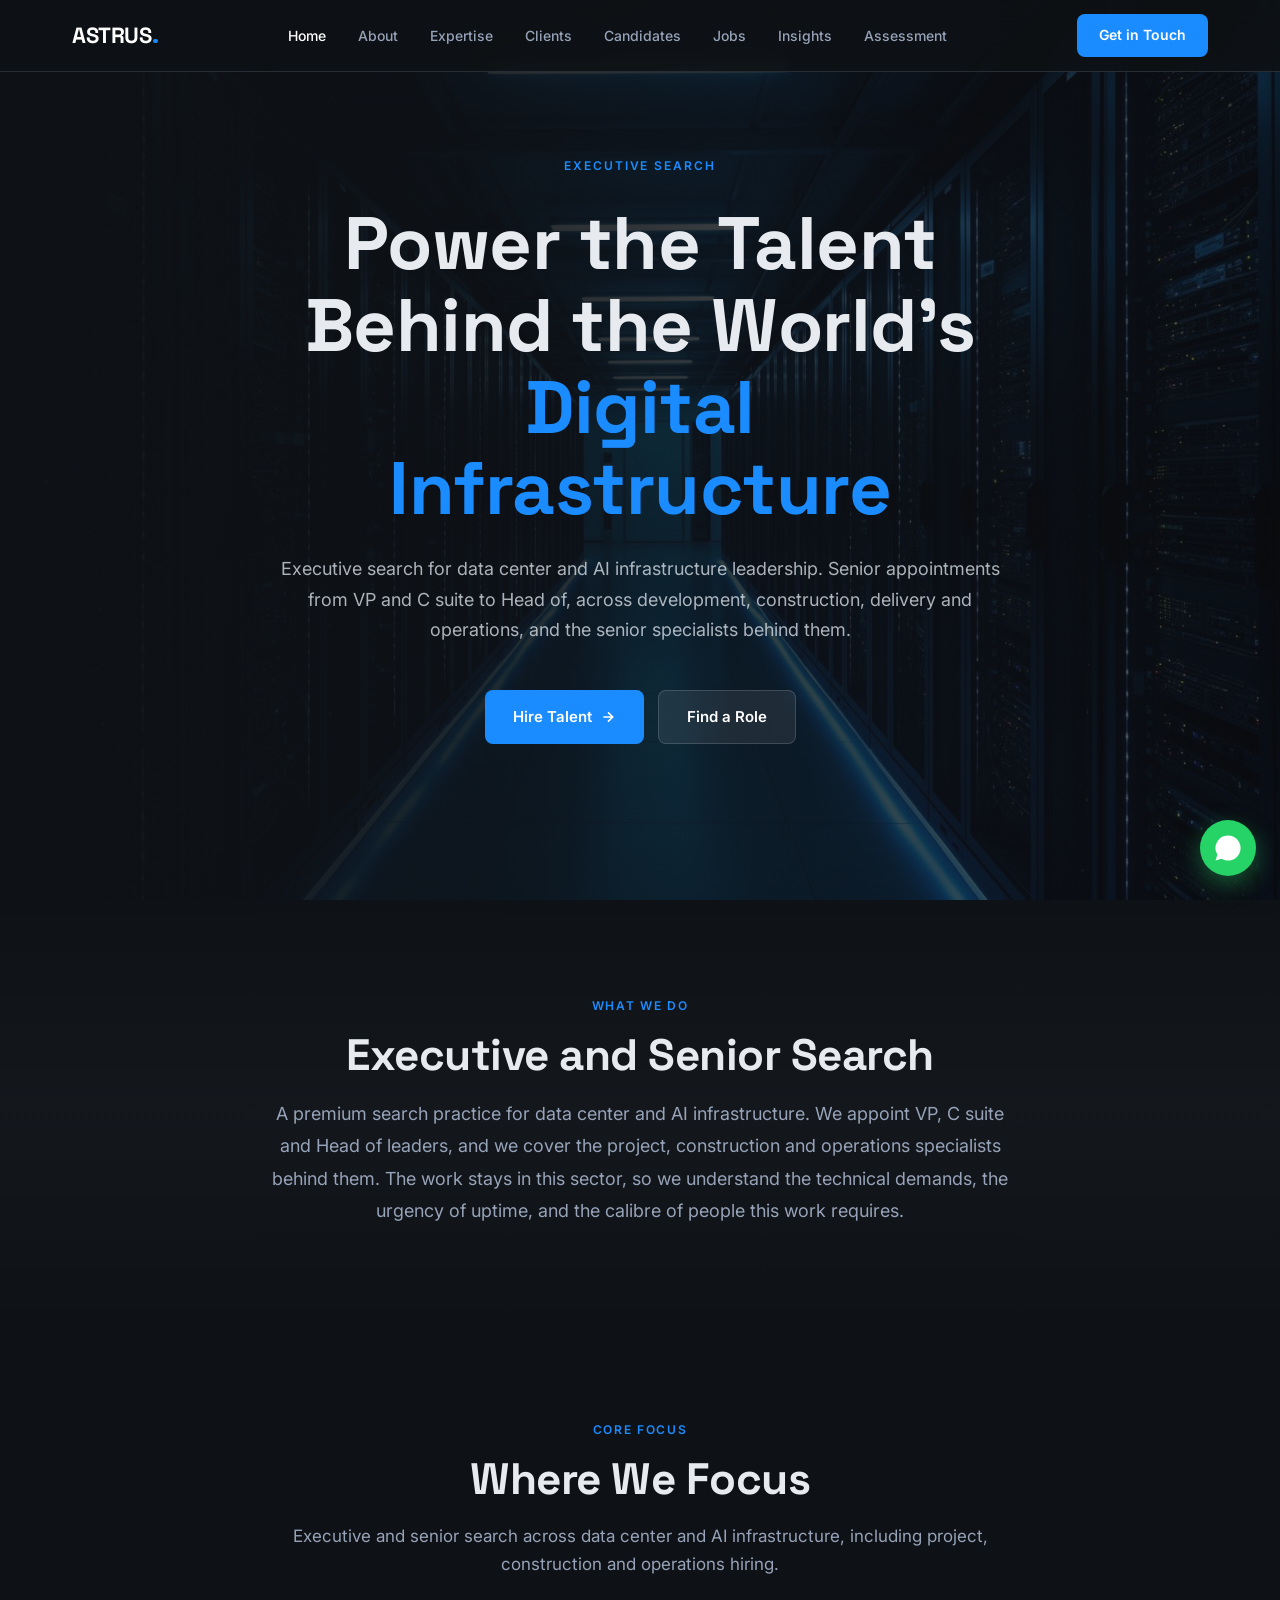
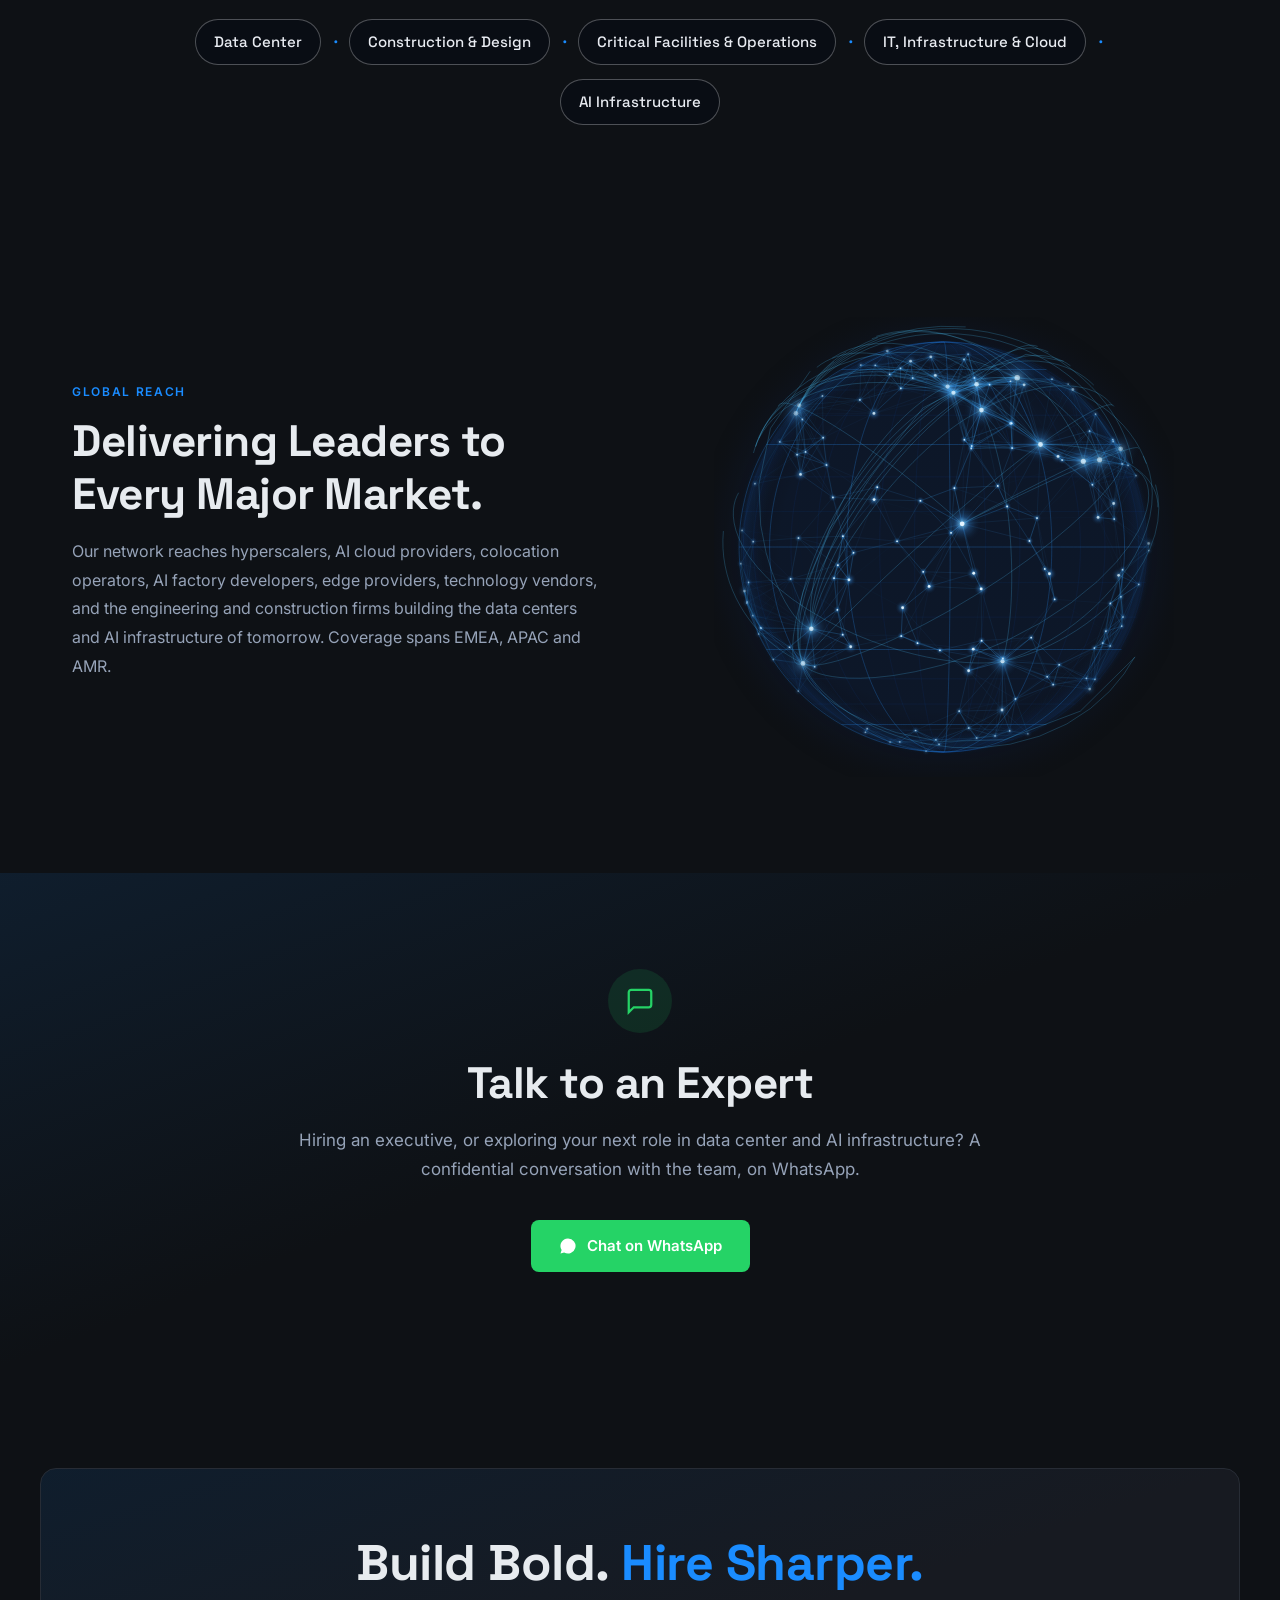
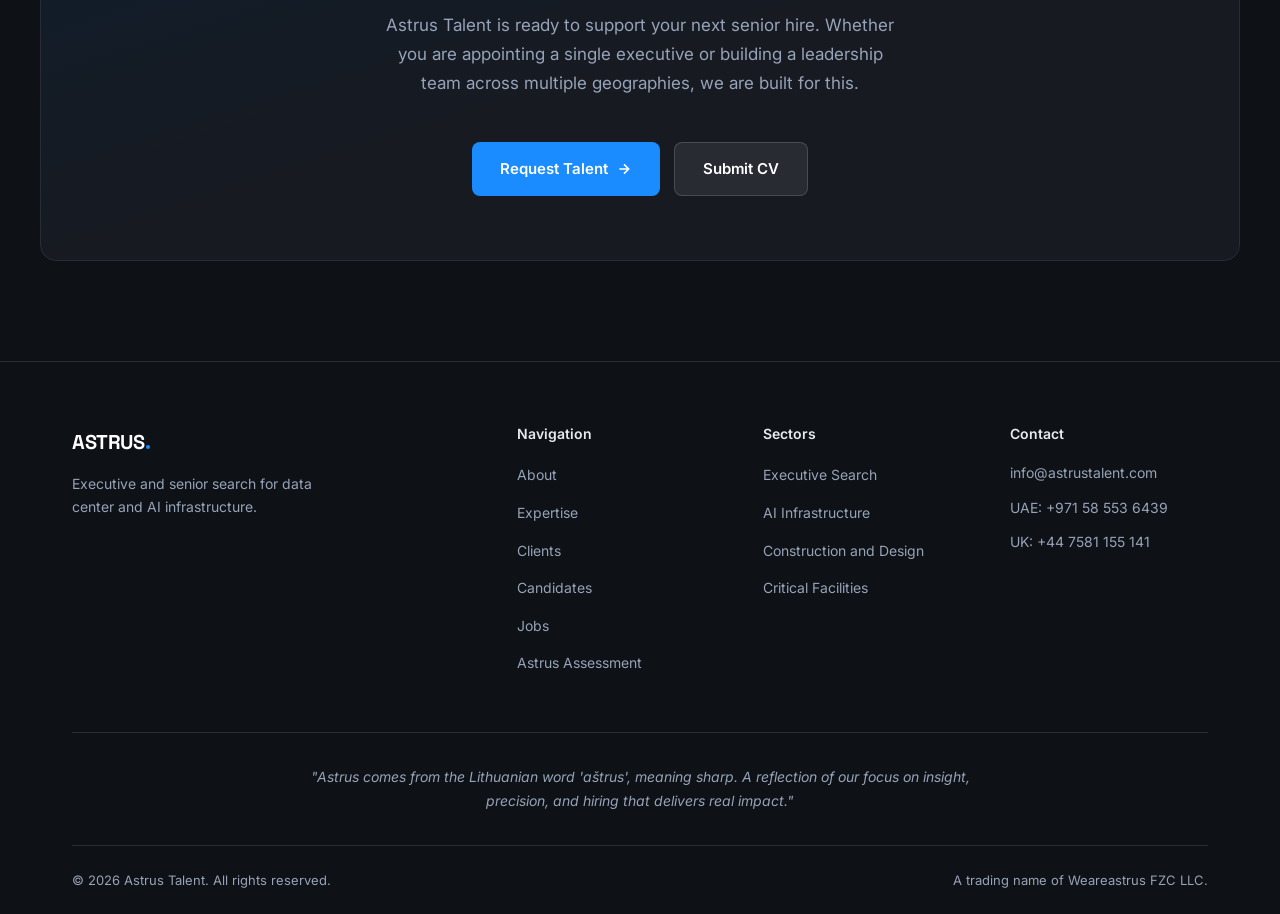
==== commit cf7a3d04: "Keep the homepage globe inside the mobile viewport. The 460px globe was forcing the page wider than " ====
--- a/index.html
+++ b/index.html
@@ -778,6 +778,9 @@
     @media (max-width: 640px) {
       .container { padding: 0 20px; }
       #expertise, #global, #cta-band { padding: 72px 0; }
+      .global-inner, .global-content, .globe-wrap { min-width: 0; }
+      .globe-mask { width: min(460px, 100%); height: auto; aspect-ratio: 1; }
+      #globeCanvas { width: 100%; height: 100%; }
       .footer-grid { grid-template-columns: 1fr; }
       .footer-bottom { flex-direction: column; gap: 12px; text-align: center; }
       .nav-links-desktop { display: none; }
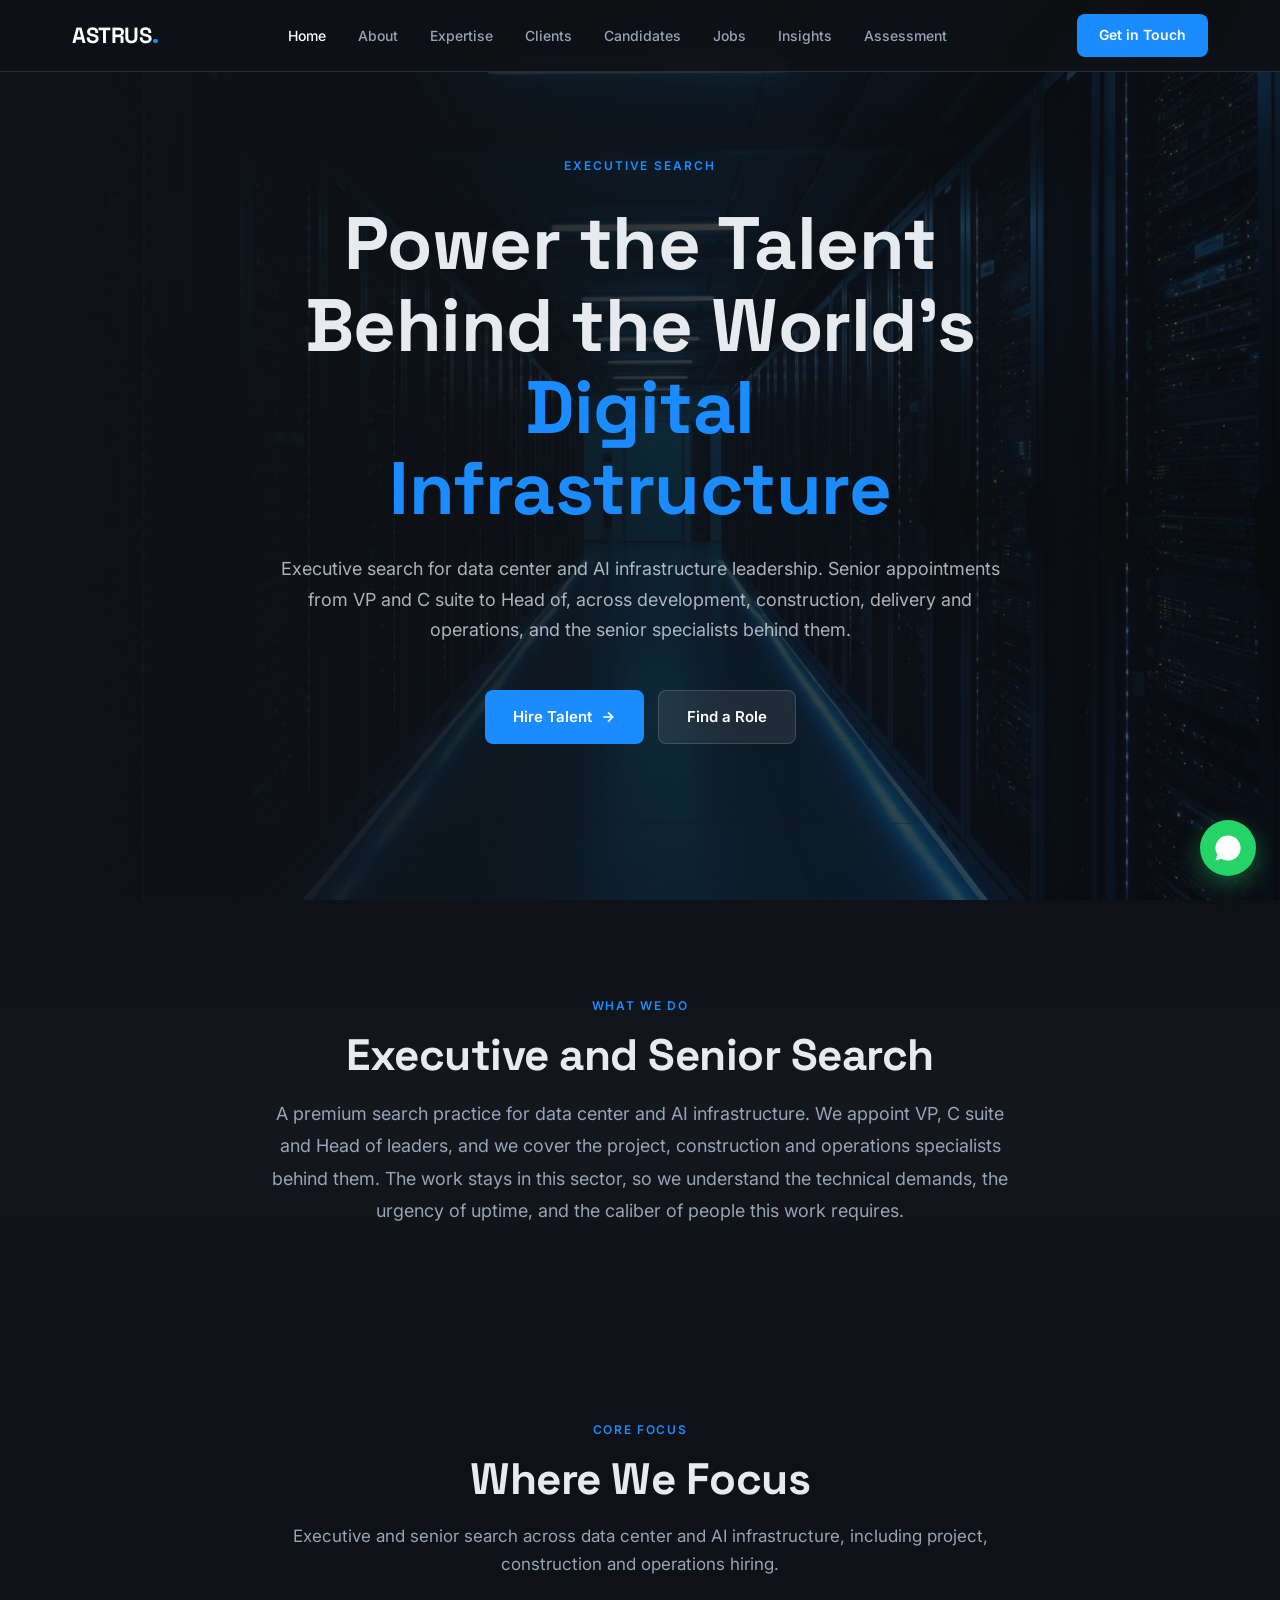
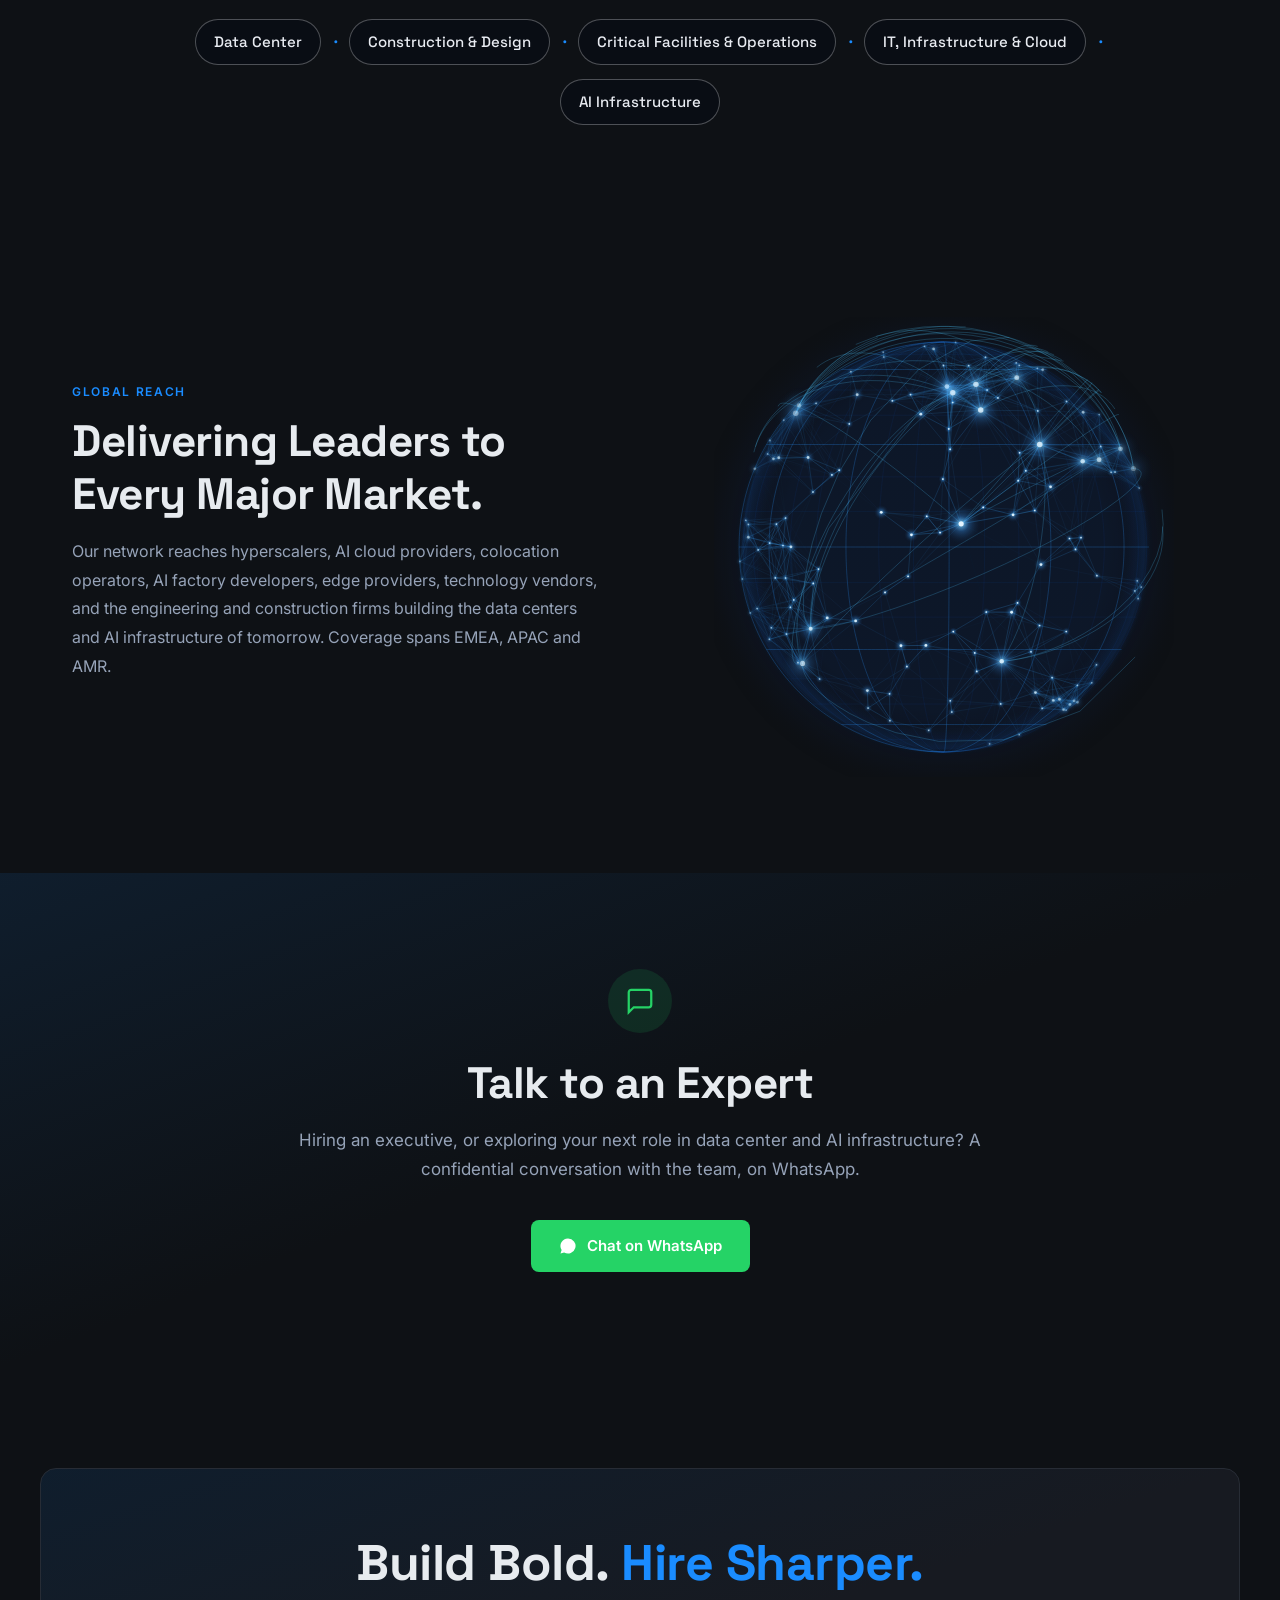
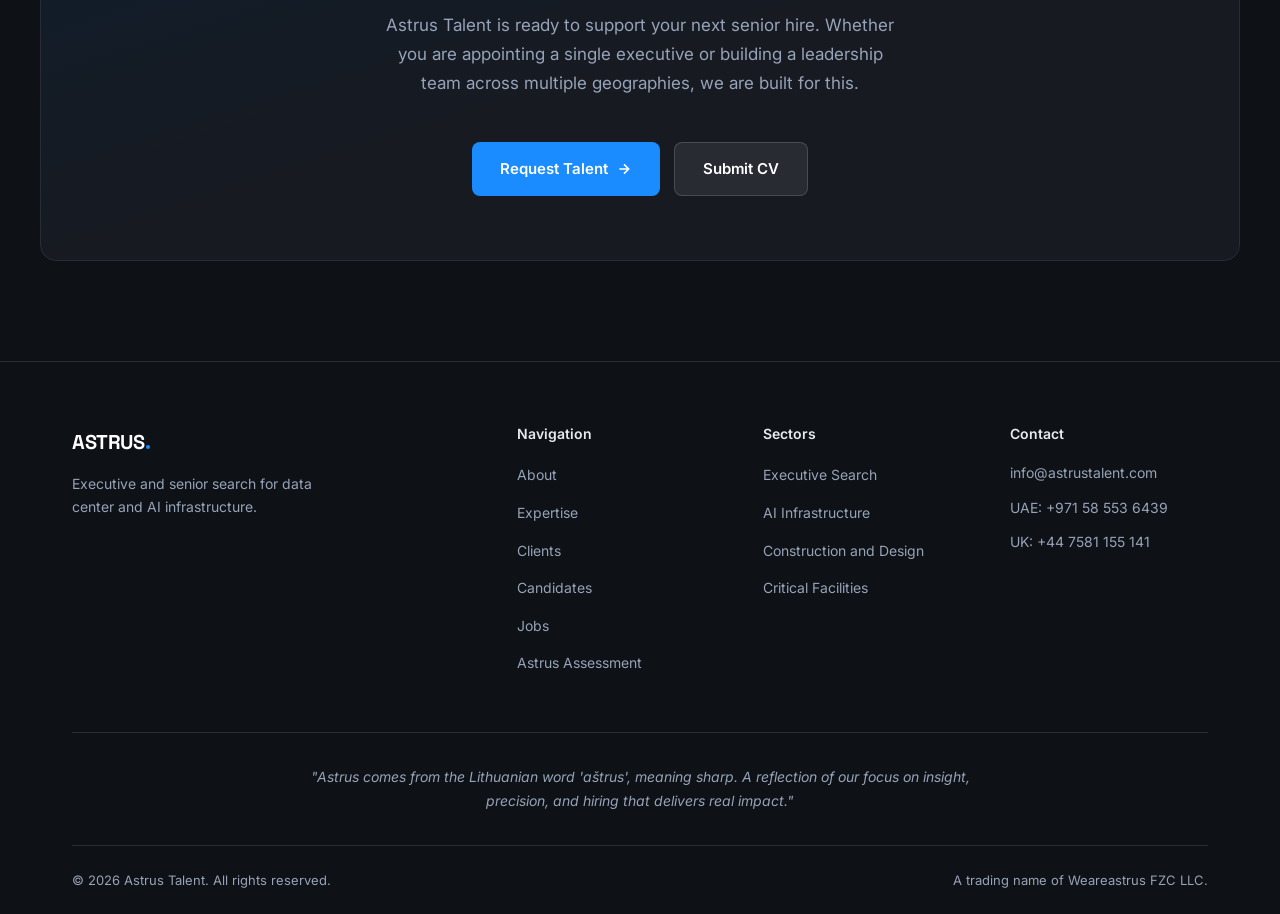
==== commit cb123ced: "Use American spelling in visible copy and meta text. Convert remaining UK spellings such as centre, " ====
--- a/index.html
+++ b/index.html
@@ -866,7 +866,7 @@
       <p class="section-eyebrow fade-up">What We Do</p>
       <h2 class="section-title fade-up">Executive and Senior Search</h2>
       <p class="what-we-do-lead fade-up">
-        A premium search practice for data center and AI infrastructure. We appoint VP, C suite and Head of leaders, and we cover the project, construction and operations specialists behind them. The work stays in this sector, so we understand the technical demands, the urgency of uptime, and the calibre of people this work requires.
+        A premium search practice for data center and AI infrastructure. We appoint VP, C suite and Head of leaders, and we cover the project, construction and operations specialists behind them. The work stays in this sector, so we understand the technical demands, the urgency of uptime, and the caliber of people this work requires.
       </p>
     </div>
   </section>
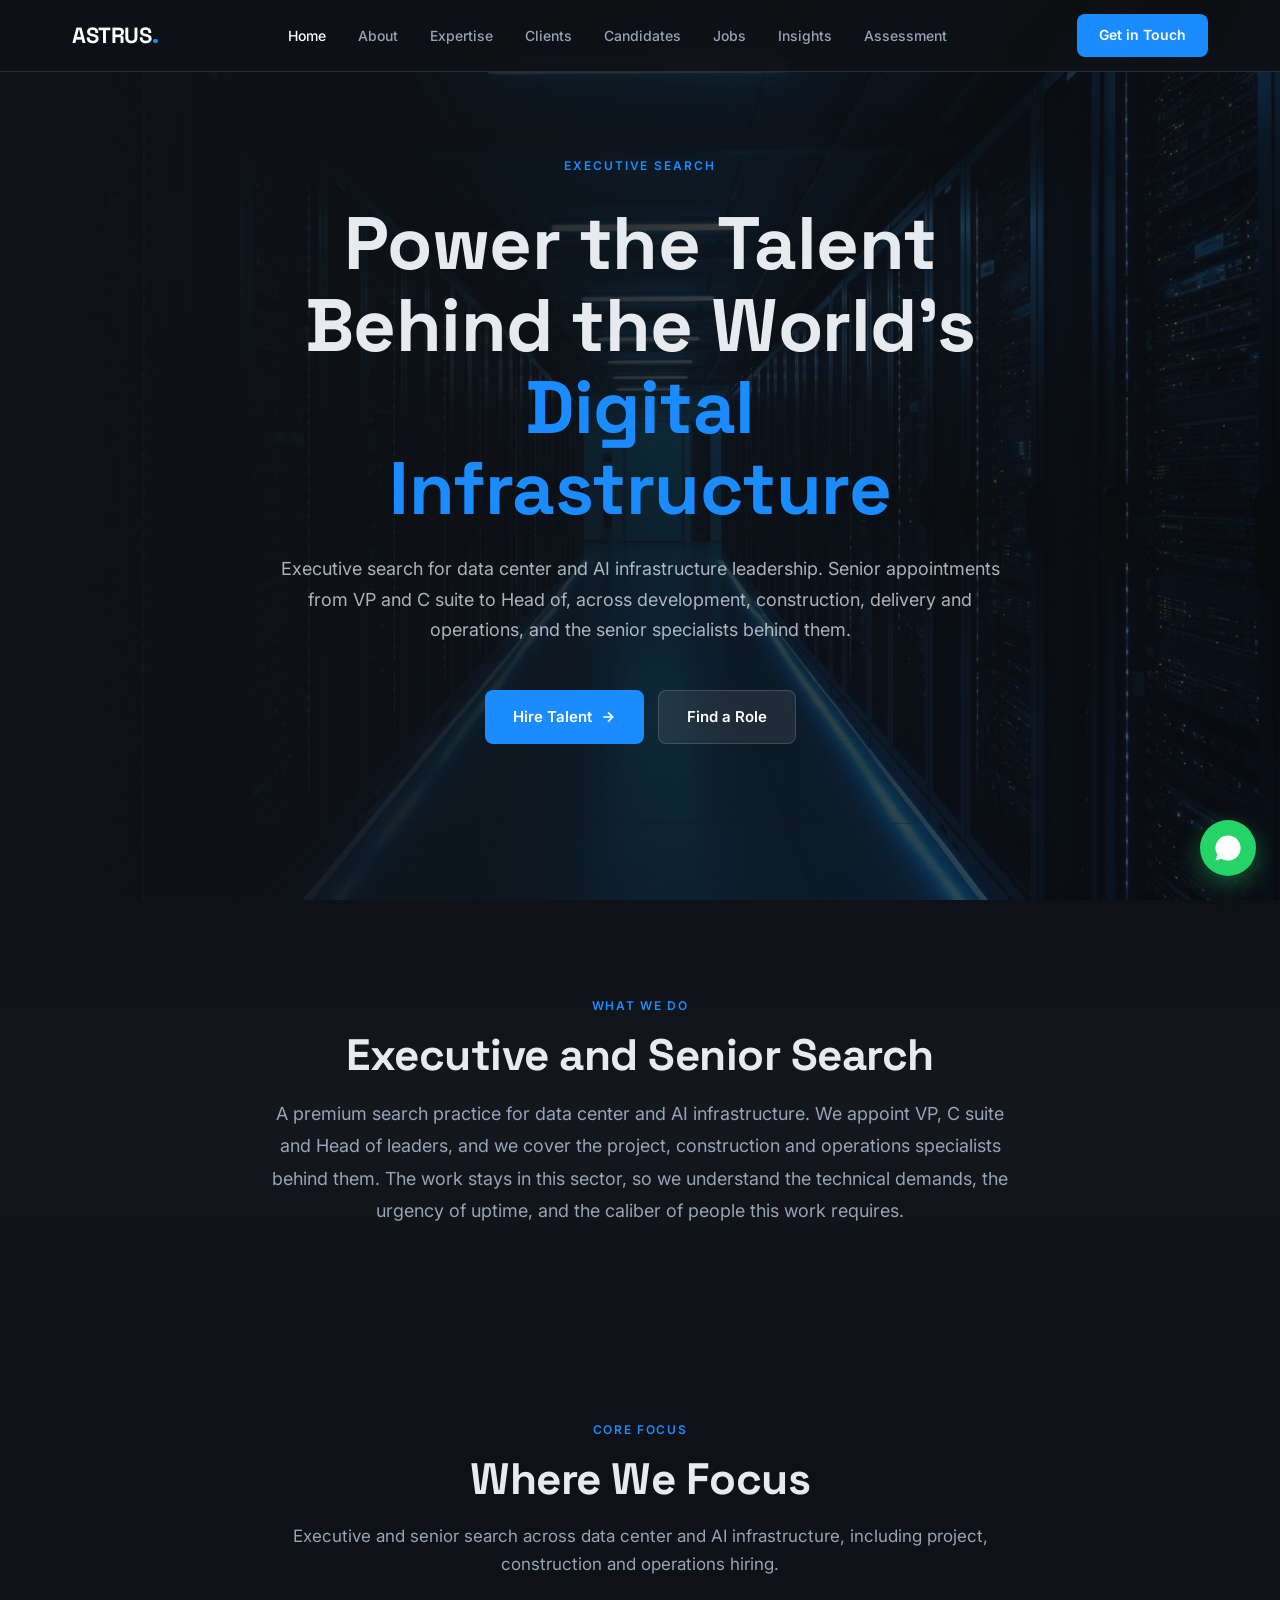
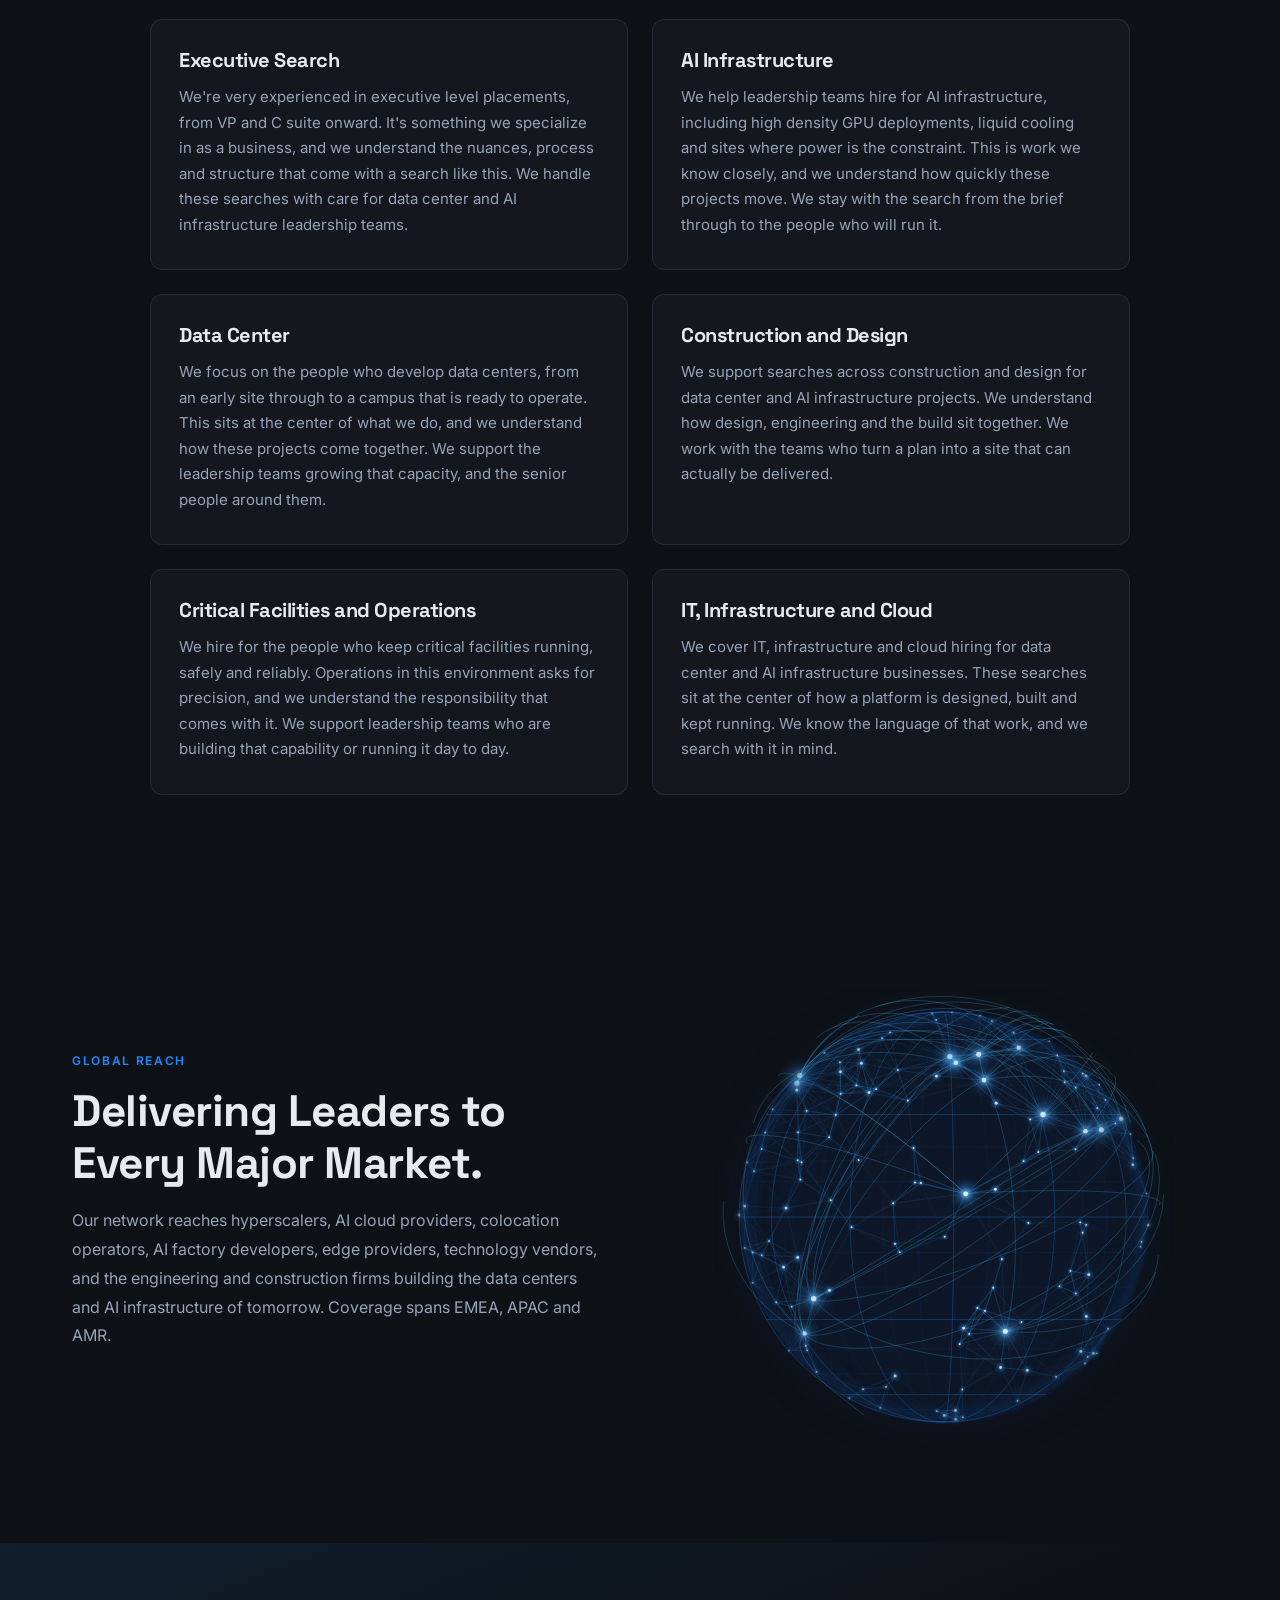
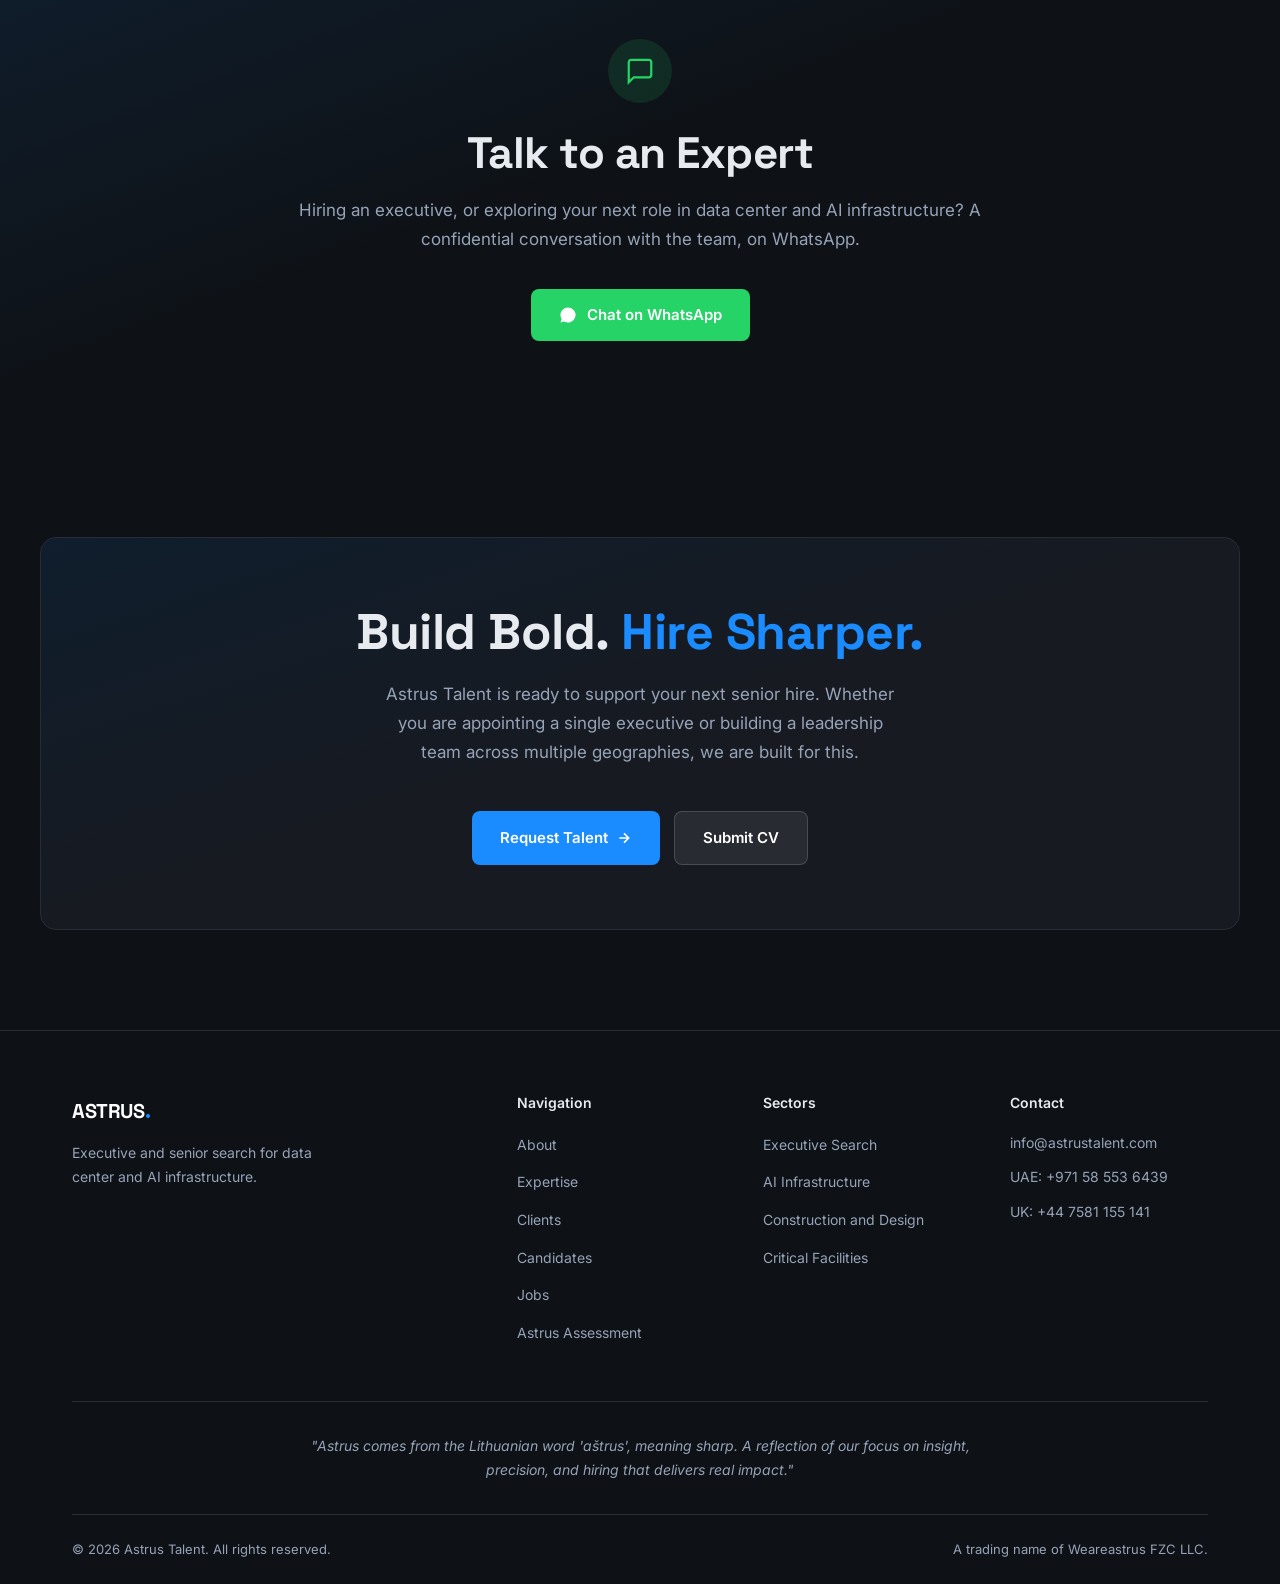
==== commit 1daad4bc: "Replace role pills with short category narratives. Describe what Astrus does for each existing focus" ====
--- a/index.html
+++ b/index.html
@@ -528,37 +528,33 @@
       line-height: 1.7;
     }
 
-    .focus-row {
-      display: flex;
-      flex-wrap: wrap;
-      justify-content: center;
-      align-items: center;
-      gap: 14px 28px;
+    .focus-grid {
+      display: grid;
+      grid-template-columns: repeat(2, 1fr);
+      gap: 24px;
       max-width: 980px;
       margin: 0 auto;
-    }
-
-    .focus-label {
-      position: relative;
+      text-align: left;
+    }
+
+    .focus-card {
+      background: rgba(23,26,33,0.8);
+      border: 1px solid var(--card-border);
+      border-radius: 12px;
+      padding: 28px 28px 32px;
+    }
+
+    .focus-card h3 {
       font-family: 'Space Grotesk', sans-serif;
-      font-weight: 500;
+      font-size: 20px;
+      color: var(--text);
+      margin-bottom: 12px;
+    }
+
+    .focus-card p {
       font-size: 15px;
-      color: #e8ebf1;
-      border: 1px solid rgba(255,255,255,0.28);
-      border-radius: 999px;
-      padding: 10px 18px;
-      background: rgba(6,10,22,0.45);
-    }
-
-    .focus-label:not(:last-child)::after {
-      content: '·';
-      position: absolute;
-      right: -18px;
-      top: 50%;
-      transform: translateY(-54%);
-      color: var(--blue);
-      font-size: 18px;
-      line-height: 1;
+      color: var(--muted);
+      line-height: 1.7;
     }
 
     /* ── TALK TO AN EXPERT ── */
@@ -771,8 +767,7 @@
     }
 
     @media (max-width: 720px) {
-      .focus-row { gap: 12px; }
-      .focus-label:not(:last-child)::after { content: none; }
+      .focus-grid { grid-template-columns: 1fr; }
     }
 
     @media (max-width: 640px) {
@@ -877,12 +872,31 @@
       <p class="section-eyebrow fade-up">Core Focus</p>
       <h2 class="section-title fade-up">Where We Focus</h2>
       <p class="focus-lead fade-up">Executive and senior search across data center and AI infrastructure, including project, construction and operations hiring.</p>
-      <div class="focus-row fade-up" aria-label="Core focus areas">
-        <span class="focus-label">Data Center</span>
-        <span class="focus-label">Construction &amp; Design</span>
-        <span class="focus-label">Critical Facilities &amp; Operations</span>
-        <span class="focus-label">IT, Infrastructure &amp; Cloud</span>
-        <span class="focus-label">AI Infrastructure</span>
+      <div class="focus-grid">
+        <article class="focus-card fade-up">
+          <h3>Executive Search</h3>
+          <p>We're very experienced in executive level placements, from VP and C suite onward. It's something we specialize in as a business, and we understand the nuances, process and structure that come with a search like this. We handle these searches with care for data center and AI infrastructure leadership teams.</p>
+        </article>
+        <article class="focus-card fade-up">
+          <h3>AI Infrastructure</h3>
+          <p>We help leadership teams hire for AI infrastructure, including high density GPU deployments, liquid cooling and sites where power is the constraint. This is work we know closely, and we understand how quickly these projects move. We stay with the search from the brief through to the people who will run it.</p>
+        </article>
+        <article class="focus-card fade-up">
+          <h3>Data Center</h3>
+          <p>We focus on the people who develop data centers, from an early site through to a campus that is ready to operate. This sits at the center of what we do, and we understand how these projects come together. We support the leadership teams growing that capacity, and the senior people around them.</p>
+        </article>
+        <article class="focus-card fade-up">
+          <h3>Construction and Design</h3>
+          <p>We support searches across construction and design for data center and AI infrastructure projects. We understand how design, engineering and the build sit together. We work with the teams who turn a plan into a site that can actually be delivered.</p>
+        </article>
+        <article class="focus-card fade-up">
+          <h3>Critical Facilities and Operations</h3>
+          <p>We hire for the people who keep critical facilities running, safely and reliably. Operations in this environment asks for precision, and we understand the responsibility that comes with it. We support leadership teams who are building that capability or running it day to day.</p>
+        </article>
+        <article class="focus-card fade-up">
+          <h3>IT, Infrastructure and Cloud</h3>
+          <p>We cover IT, infrastructure and cloud hiring for data center and AI infrastructure businesses. These searches sit at the center of how a platform is designed, built and kept running. We know the language of that work, and we search with it in mind.</p>
+        </article>
       </div>
     </div>
   </section>
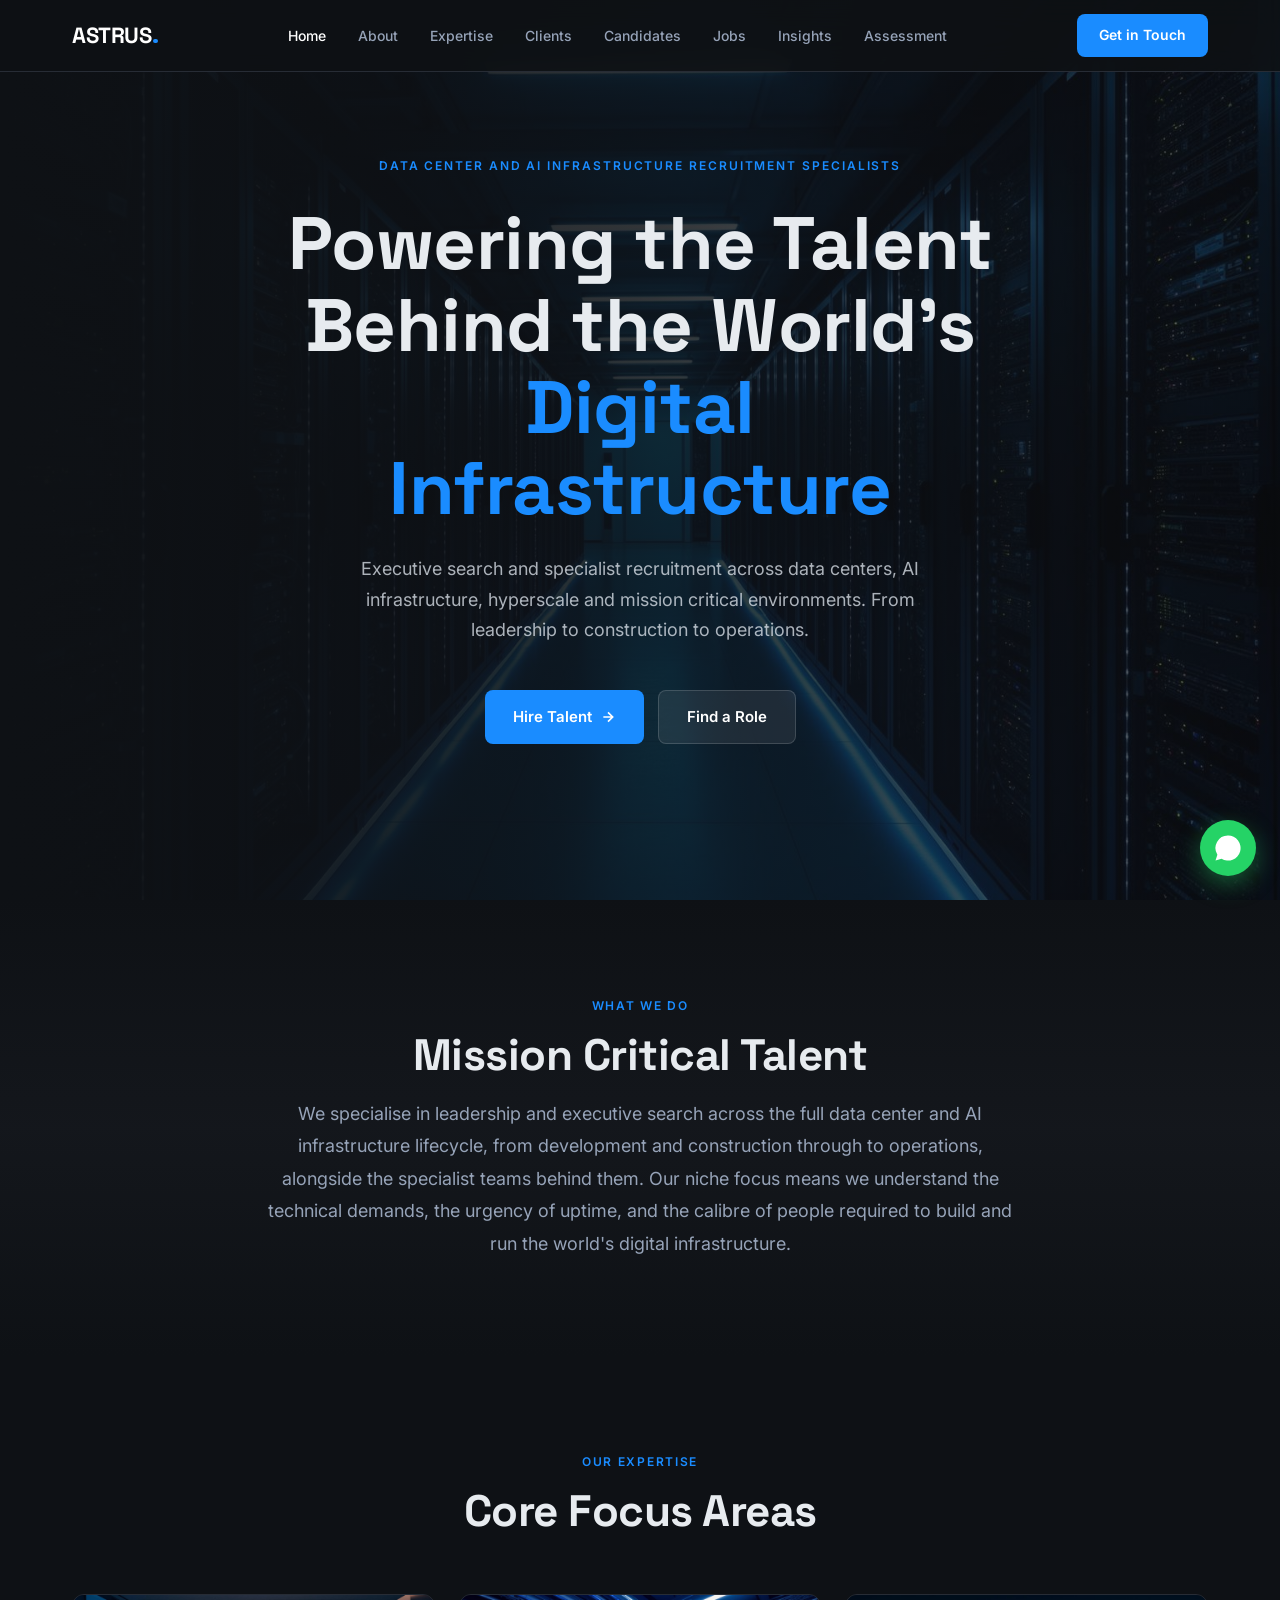
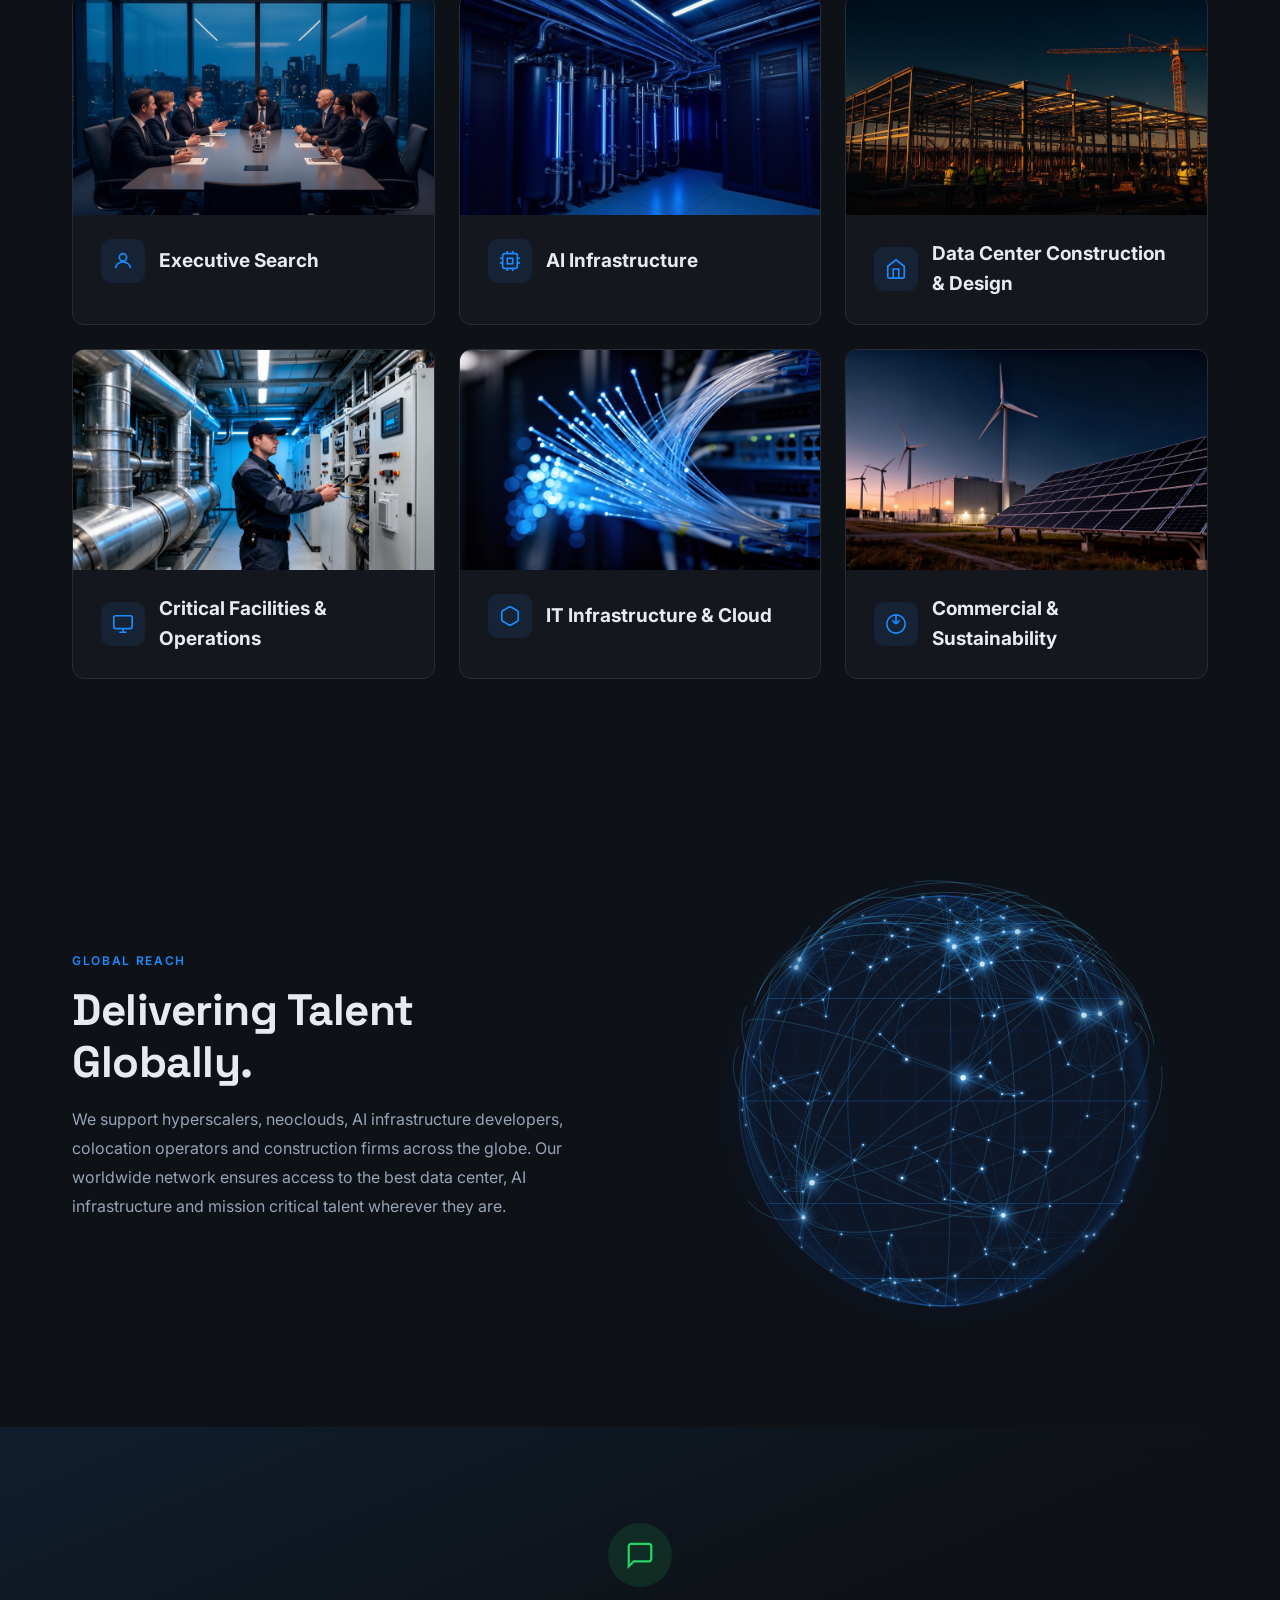
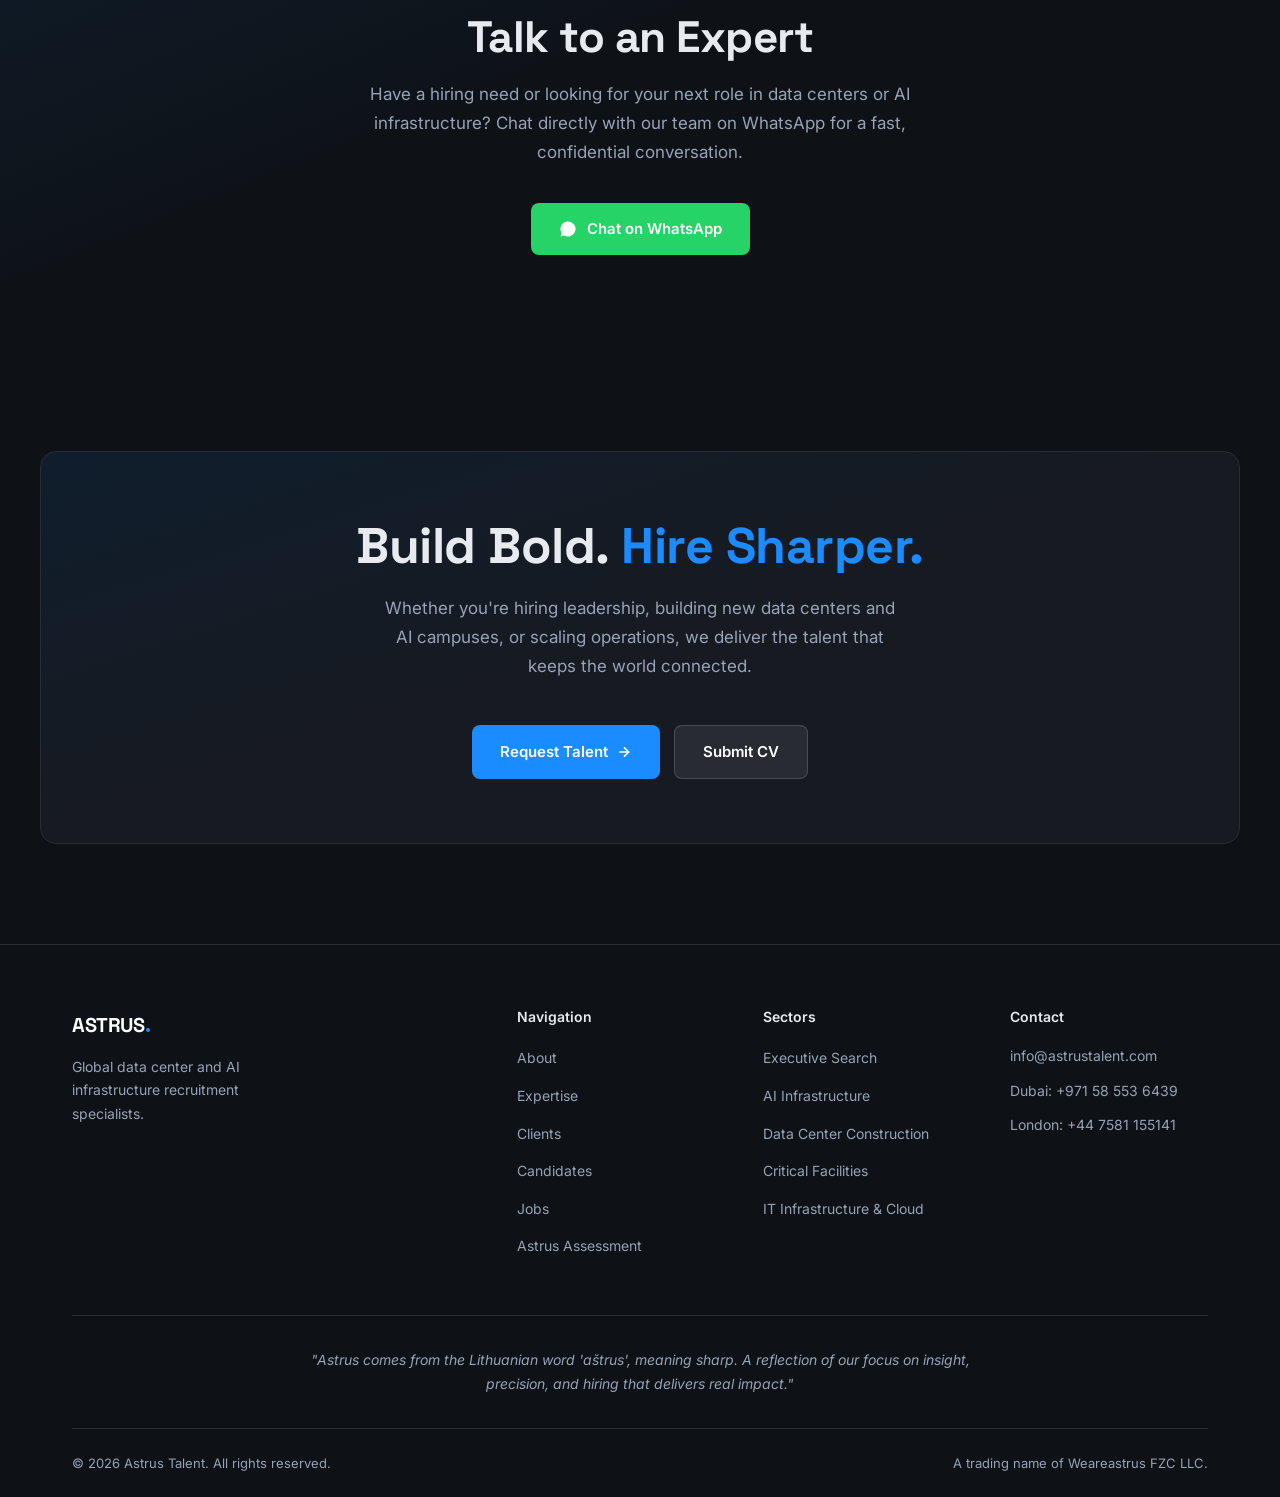
==== commit 90ad55b8: "Add AI infrastructure as a specialism, lead with executive search Homepage focus areas start with Ex" ====
--- a/index.html
+++ b/index.html
@@ -11,26 +11,26 @@
 </script>
   <meta charset="UTF-8">
   <meta name="viewport" content="width=device-width, initial-scale=1.0">
-  <meta name="description" content="Executive search for data center and AI infrastructure leadership. Senior appointments from VP and C suite to Head of, across development, construction, delivery and operations, and the senior specialists behind them.">
-  <meta name="keywords" content="executive search, data center recruitment, AI infrastructure recruitment, senior search, data center jobs, mission critical staffing, UK UAE data center talent">
+  <meta name="description" content="Astrus Talent is a global executive search and recruitment specialist for data centers, AI infrastructure, hyperscale and mission critical environments, from leadership to construction to operations.">
+  <meta name="keywords" content="data center recruitment, AI infrastructure recruitment, data center executive search, AI data center jobs, hyperscale recruitment, neocloud recruitment, colocation jobs, mission critical staffing, data center headhunter">
   <meta name="robots" content="index, follow">
   <meta name="theme-color" content="#0f1420">
 
-  <title>Astrus Talent | Executive Search for Data Center and AI Infrastructure</title>
+  <title>Astrus Talent | Data Center and AI Infrastructure Recruitment Specialists</title>
 
   <link rel="canonical" href="https://astrustalent.com/">
 
   <!-- Open Graph -->
   <meta property="og:type" content="website">
   <meta property="og:url" content="https://astrustalent.com/">
-  <meta property="og:title" content="Astrus Talent | Executive Search for Data Center and AI Infrastructure">
-  <meta property="og:description" content="Executive search for data center and AI infrastructure leadership. Senior appointments from VP and C suite to Head of, across development, construction, delivery and operations, and the senior specialists behind them.">
+  <meta property="og:title" content="Astrus Talent | Data Center and AI Infrastructure Recruitment Specialists">
+  <meta property="og:description" content="Executive search and specialist recruitment across data centers, AI infrastructure, hyperscale and mission critical environments. From leadership to construction to operations.">
   <meta property="og:site_name" content="Astrus Talent">
 
   <!-- Twitter Card -->
   <meta name="twitter:card" content="summary_large_image">
-  <meta name="twitter:title" content="Astrus Talent | Executive Search for Data Center and AI Infrastructure">
-  <meta name="twitter:description" content="Executive search for data center and AI infrastructure leadership. Senior appointments from VP and C suite to Head of, across development, construction, delivery and operations, and the senior specialists behind them.">
+  <meta name="twitter:title" content="Astrus Talent | Data Center and AI Infrastructure Recruitment">
+  <meta name="twitter:description" content="Global executive search and specialist recruitment for data centers, AI infrastructure and mission critical environments.">
 
   <!-- Structured Data -->
   <script type="application/ld+json">
@@ -42,7 +42,7 @@
         "@id": "https://astrustalent.com/#organization",
         "name": "Astrus Talent",
         "url": "https://astrustalent.com/",
-        "description": "Executive search firm for data center and AI infrastructure, also covering project, construction and operations hiring.",
+        "description": "Global executive search and specialist recruitment firm for data centers, AI infrastructure and mission critical environments.",
         "areaServed": ["GB", "AE", "EU", "EMEA"],
         "sameAs": ["https://www.linkedin.com/company/astrus-talent"],
         "contactPoint": [
@@ -278,7 +278,7 @@
       color: rgba(226,232,240,0.75);
       margin-bottom: 44px;
       line-height: 1.7;
-      max-width: 740px;
+      max-width: 620px;
       margin-left: auto;
       margin-right: auto;
     }
@@ -358,7 +358,7 @@
       font-size: 17px;
       color: var(--muted);
       text-align: center;
-      max-width: 760px;
+      max-width: 580px;
       margin: 0 auto 64px;
       line-height: 1.7;
     }
@@ -385,6 +385,11 @@
       transition: border-color 0.2s, transform 0.2s;
     }
 
+    a.expertise-card { display:block; text-decoration:none; color:inherit; }
+    .expertise-card .card-header { margin-bottom:0; }
+    .expertise-card .card-body { padding:24px 28px; }
+    .expertise-grid { grid-template-columns: repeat(3, 1fr); }
+    @media (max-width: 960px) { .expertise-grid { grid-template-columns: repeat(2, 1fr); } }
     .expertise-card:hover {
       border-color: var(--blue-border);
       transform: translateY(-3px);
@@ -517,44 +522,6 @@
       line-height: 1.8;
       max-width: 760px;
       margin: 8px auto 0;
-    }
-
-    .focus-lead {
-      text-align: center;
-      max-width: 720px;
-      margin: 8px auto 40px;
-      color: var(--muted);
-      font-size: 17px;
-      line-height: 1.7;
-    }
-
-    .focus-grid {
-      display: grid;
-      grid-template-columns: repeat(2, 1fr);
-      gap: 24px;
-      max-width: 980px;
-      margin: 0 auto;
-      text-align: left;
-    }
-
-    .focus-card {
-      background: rgba(23,26,33,0.8);
-      border: 1px solid var(--card-border);
-      border-radius: 12px;
-      padding: 28px 28px 32px;
-    }
-
-    .focus-card h3 {
-      font-family: 'Space Grotesk', sans-serif;
-      font-size: 20px;
-      color: var(--text);
-      margin-bottom: 12px;
-    }
-
-    .focus-card p {
-      font-size: 15px;
-      color: var(--muted);
-      line-height: 1.7;
     }
 
     /* ── TALK TO AN EXPERT ── */
@@ -766,21 +733,17 @@
       .footer-grid { grid-template-columns: 1fr 1fr; gap: 36px; }
     }
 
-    @media (max-width: 720px) {
-      .focus-grid { grid-template-columns: 1fr; }
-    }
-
     @media (max-width: 640px) {
       .container { padding: 0 20px; }
       #expertise, #global, #cta-band { padding: 72px 0; }
-      .global-inner, .global-content, .globe-wrap { min-width: 0; }
-      .globe-mask { width: min(460px, 100%); height: auto; aspect-ratio: 1; }
-      #globeCanvas { width: 100%; height: 100%; }
       .footer-grid { grid-template-columns: 1fr; }
       .footer-bottom { flex-direction: column; gap: 12px; text-align: center; }
       .nav-links-desktop { display: none; }
       .nav-toggle { display: flex; }
       .hero-ctas { flex-direction: column; align-items: center; }
+      .global-inner > * { min-width: 0; }
+      .globe-mask { width: min(460px, 100%); height: auto; aspect-ratio: 1; }
+      #globeCanvas { width: 100%; height: auto; }
     }
   </style>
   <link rel="icon" type="image/svg+xml" href="/favicon.svg">
@@ -789,7 +752,7 @@
   <meta property="og:image" content="https://astrustalent.com/og-image.png">
   <meta property="og:image:width" content="1200">
   <meta property="og:image:height" content="630">
-  <meta property="og:image:alt" content="Astrus Talent, executive search for data center and AI infrastructure">
+  <meta property="og:image:alt" content="Astrus Talent, data center and AI infrastructure recruitment specialists">
   <meta name="twitter:image" content="https://astrustalent.com/og-image.png">
 </head>
 <body>
@@ -837,13 +800,13 @@
     <div class="hero-bg"></div>
     <div class="hero-overlay"></div>
     <div class="hero-content">
-      <p class="hero-eyebrow">Executive Search</p>
+      <p class="hero-eyebrow">Data Center and AI Infrastructure Recruitment Specialists</p>
       <h1 class="hero-title">
-        Power the Talent<br>
+        Powering the Talent<br>
         Behind the World's <span class="accent">Digital<br>Infrastructure</span>
       </h1>
       <p class="hero-sub">
-        Executive search for data center and AI infrastructure leadership. Senior appointments from VP and C suite to Head of, across development, construction, delivery and operations, and the senior specialists behind them.
+        Executive search and specialist recruitment across data centers, AI infrastructure, hyperscale and mission critical environments. From leadership to construction to operations.
       </p>
       <div class="hero-ctas">
         <a href="contact.html#contact-form" class="btn-hero-primary">
@@ -859,9 +822,9 @@
   <section id="what-we-do">
     <div class="container">
       <p class="section-eyebrow fade-up">What We Do</p>
-      <h2 class="section-title fade-up">Executive and Senior Search</h2>
+      <h2 class="section-title fade-up">Mission Critical Talent</h2>
       <p class="what-we-do-lead fade-up">
-        A premium search practice for data center and AI infrastructure. We appoint VP, C suite and Head of leaders, and we cover the project, construction and operations specialists behind them. The work stays in this sector, so we understand the technical demands, the urgency of uptime, and the caliber of people this work requires.
+        We specialise in leadership and executive search across the full data center and AI infrastructure lifecycle, from development and construction through to operations, alongside the specialist teams behind them. Our niche focus means we understand the technical demands, the urgency of uptime, and the calibre of people required to build and run the world's digital infrastructure.
       </p>
     </div>
   </section>
@@ -869,34 +832,76 @@
   <!-- EXPERTISE -->
   <section id="expertise">
     <div class="container">
-      <p class="section-eyebrow fade-up">Core Focus</p>
-      <h2 class="section-title fade-up">Where We Focus</h2>
-      <p class="focus-lead fade-up">Executive and senior search across data center and AI infrastructure, including project, construction and operations hiring.</p>
-      <div class="focus-grid">
-        <article class="focus-card fade-up">
-          <h3>Executive Search</h3>
-          <p>We're very experienced in executive level placements, from VP and C suite onward. It's something we specialize in as a business, and we understand the nuances, process and structure that come with a search like this. We handle these searches with care for data center and AI infrastructure leadership teams.</p>
-        </article>
-        <article class="focus-card fade-up">
-          <h3>AI Infrastructure</h3>
-          <p>We help leadership teams hire for AI infrastructure, including high density GPU deployments, liquid cooling and sites where power is the constraint. This is work we know closely, and we understand how quickly these projects move. We stay with the search from the brief through to the people who will run it.</p>
-        </article>
-        <article class="focus-card fade-up">
-          <h3>Data Center</h3>
-          <p>We focus on the people who develop data centers, from an early site through to a campus that is ready to operate. This sits at the center of what we do, and we understand how these projects come together. We support the leadership teams growing that capacity, and the senior people around them.</p>
-        </article>
-        <article class="focus-card fade-up">
-          <h3>Construction and Design</h3>
-          <p>We support searches across construction and design for data center and AI infrastructure projects. We understand how design, engineering and the build sit together. We work with the teams who turn a plan into a site that can actually be delivered.</p>
-        </article>
-        <article class="focus-card fade-up">
-          <h3>Critical Facilities and Operations</h3>
-          <p>We hire for the people who keep critical facilities running, safely and reliably. Operations in this environment asks for precision, and we understand the responsibility that comes with it. We support leadership teams who are building that capability or running it day to day.</p>
-        </article>
-        <article class="focus-card fade-up">
-          <h3>IT, Infrastructure and Cloud</h3>
-          <p>We cover IT, infrastructure and cloud hiring for data center and AI infrastructure businesses. These searches sit at the center of how a platform is designed, built and kept running. We know the language of that work, and we search with it in mind.</p>
-        </article>
+      <p class="section-eyebrow fade-up">Our Expertise</p>
+      <h2 class="section-title fade-up" style="margin-bottom:56px;">Core Focus Areas</h2>
+
+      <div class="expertise-grid">
+        <a href="expertise.html" class="expertise-card fade-up">
+          <img class="card-image" src="images/executive-meeting.jpg" alt="Executive Search" loading="lazy">
+          <div class="card-body">
+            <div class="card-header">
+              <div class="card-icon blue">
+                <svg viewBox="0 0 24 24" fill="none" stroke-width="1.8"><circle cx="12" cy="8" r="4"/><path d="M4 20c0-4 3.6-7 8-7s8 3 8 7"/></svg>
+              </div>
+              <span class="card-title">Executive Search</span>
+            </div>
+          </div>
+        </a>
+        <a href="expertise.html" class="expertise-card fade-up">
+          <img class="card-image" src="images/ai-infrastructure.jpg" alt="AI Infrastructure" loading="lazy">
+          <div class="card-body">
+            <div class="card-header">
+              <div class="card-icon blue">
+                <svg viewBox="0 0 24 24" fill="none" stroke-width="1.8"><rect x="4" y="4" width="16" height="16" rx="2"/><rect x="9" y="9" width="6" height="6"/><path d="M9 1v3M15 1v3M9 20v3M15 20v3M20 9h3M20 14h3M1 9h3M1 14h3"/></svg>
+              </div>
+              <span class="card-title">AI Infrastructure</span>
+            </div>
+          </div>
+        </a>
+        <a href="expertise.html" class="expertise-card fade-up">
+          <img class="card-image" src="images/construction-site.jpg" alt="Data Center Construction &amp; Design" loading="lazy">
+          <div class="card-body">
+            <div class="card-header">
+              <div class="card-icon orange">
+                <svg viewBox="0 0 24 24" fill="none" stroke-width="1.8"><path d="M3 9l9-7 9 7v11a2 2 0 01-2 2H5a2 2 0 01-2-2z"/><polyline points="9 22 9 12 15 12 15 22"/></svg>
+              </div>
+              <span class="card-title">Data Center Construction &amp; Design</span>
+            </div>
+          </div>
+        </a>
+        <a href="expertise.html" class="expertise-card fade-up">
+          <img class="card-image" src="images/critical-facilities.jpg" alt="Critical Facilities &amp; Operations" loading="lazy">
+          <div class="card-body">
+            <div class="card-header">
+              <div class="card-icon purple">
+                <svg viewBox="0 0 24 24" fill="none" stroke-width="1.8"><rect x="2" y="3" width="20" height="14" rx="2"/><path d="M8 21h8M12 17v4"/></svg>
+              </div>
+              <span class="card-title">Critical Facilities &amp; Operations</span>
+            </div>
+          </div>
+        </a>
+        <a href="expertise.html" class="expertise-card fade-up">
+          <img class="card-image" src="images/fiber-optics.jpg" alt="IT Infrastructure &amp; Cloud" loading="lazy">
+          <div class="card-body">
+            <div class="card-header">
+              <div class="card-icon green">
+                <svg viewBox="0 0 24 24" fill="none" stroke-width="1.8"><path d="M21 16V8a2 2 0 00-1-1.73l-7-4a2 2 0 00-2 0l-7 4A2 2 0 003 8v8a2 2 0 001 1.73l7 4a2 2 0 002 0l7-4A2 2 0 0021 16z"/></svg>
+              </div>
+              <span class="card-title">IT Infrastructure &amp; Cloud</span>
+            </div>
+          </div>
+        </a>
+        <a href="expertise.html" class="expertise-card fade-up">
+          <img class="card-image" src="images/sustainable-energy.jpg" alt="Commercial &amp; Sustainability" loading="lazy">
+          <div class="card-body">
+            <div class="card-header">
+              <div class="card-icon teal">
+                <svg viewBox="0 0 24 24" fill="none" stroke-width="1.8"><path d="M12 2a10 10 0 1 0 10 10A10 10 0 0 0 12 2zm0 0v10m0 0-4-4m4 4 4-4"/></svg>
+              </div>
+              <span class="card-title">Commercial &amp; Sustainability</span>
+            </div>
+          </div>
+        </a>
       </div>
     </div>
   </section>
@@ -907,8 +912,8 @@
       <div class="global-inner">
         <div class="global-content fade-up">
           <p class="section-eyebrow" style="text-align:left;">Global Reach</p>
-          <h2 class="section-title" style="text-align:left;">Delivering Leaders to Every Major Market.</h2>
-          <p>Our network reaches hyperscalers, AI cloud providers, colocation operators, AI factory developers, edge providers, technology vendors, and the engineering and construction firms building the data centers and AI infrastructure of tomorrow. Coverage spans EMEA, APAC and AMR.</p>
+          <h2 class="section-title" style="text-align:left;">Delivering Talent Globally.</h2>
+          <p>We support hyperscalers, neoclouds, AI infrastructure developers, colocation operators and construction firms across the globe. Our worldwide network ensures access to the best data center, AI infrastructure and mission critical talent wherever they are.</p>
         </div>
         <div class="globe-wrap fade-up">
           <div class="globe-mask">
@@ -927,7 +932,7 @@
       </div>
       <h2 class="section-title fade-up">Talk to an Expert</h2>
       <p class="section-sub fade-up" style="margin-bottom:36px;">
-        Hiring an executive, or exploring your next role in data center and AI infrastructure? A confidential conversation with the team, on WhatsApp.
+        Have a hiring need or looking for your next role in data centers or AI infrastructure? Chat directly with our team on WhatsApp for a fast, confidential conversation.
       </p>
       <div style="text-align:center;">
         <a href="https://wa.me/971585536439" target="_blank" rel="noopener" class="btn-whatsapp fade-up">
@@ -942,7 +947,7 @@
   <section id="cta-band">
     <div class="container">
       <h2 class="cta-band-title fade-up">Build Bold. <span style="color:var(--blue)">Hire Sharper.</span></h2>
-      <p class="cta-band-sub fade-up">Astrus Talent is ready to support your next senior hire. Whether you are appointing a single executive or building a leadership team across multiple geographies, we are built for this.</p>
+      <p class="cta-band-sub fade-up">Whether you're hiring leadership, building new data centers and AI campuses, or scaling operations, we deliver the talent that keeps the world connected.</p>
       <div class="cta-band-buttons fade-up">
         <a href="contact.html#contact-form" class="btn-hero-primary">
           Request Talent
@@ -960,7 +965,7 @@
 
         <div class="footer-brand">
           <a href="#" class="wordmark">ASTRUS<span class="dot"></span></a>
-          <p>Executive and senior search for data center and AI infrastructure.</p>
+          <p>Global data center and AI infrastructure recruitment specialists.</p>
         </div>
 
         <div class="footer-col">
@@ -980,8 +985,9 @@
           <ul>
             <li><a href="expertise.html">Executive Search</a></li>
             <li><a href="expertise.html">AI Infrastructure</a></li>
-            <li><a href="expertise.html">Construction and Design</a></li>
+            <li><a href="expertise.html">Data Center Construction</a></li>
             <li><a href="expertise.html">Critical Facilities</a></li>
+            <li><a href="expertise.html">IT Infrastructure &amp; Cloud</a></li>
           </ul>
         </div>
 
@@ -989,8 +995,8 @@
           <h4>Contact</h4>
           <div style="display:flex;flex-direction:column;gap:12px;">
             <div class="contact-item"><a href="mailto:info@astrustalent.com">info@astrustalent.com</a></div>
-            <div class="contact-item">UAE: <a href="tel:+971585536439">+971 58 553 6439</a></div>
-            <div class="contact-item">UK: <a href="tel:+447581155141">+44 7581 155 141</a></div>
+            <div class="contact-item">Dubai: <a href="tel:+971585536439">+971 58 553 6439</a></div>
+            <div class="contact-item">London: <a href="tel:+447581155141">+44 7581 155141</a></div>
           </div>
         </div>
 
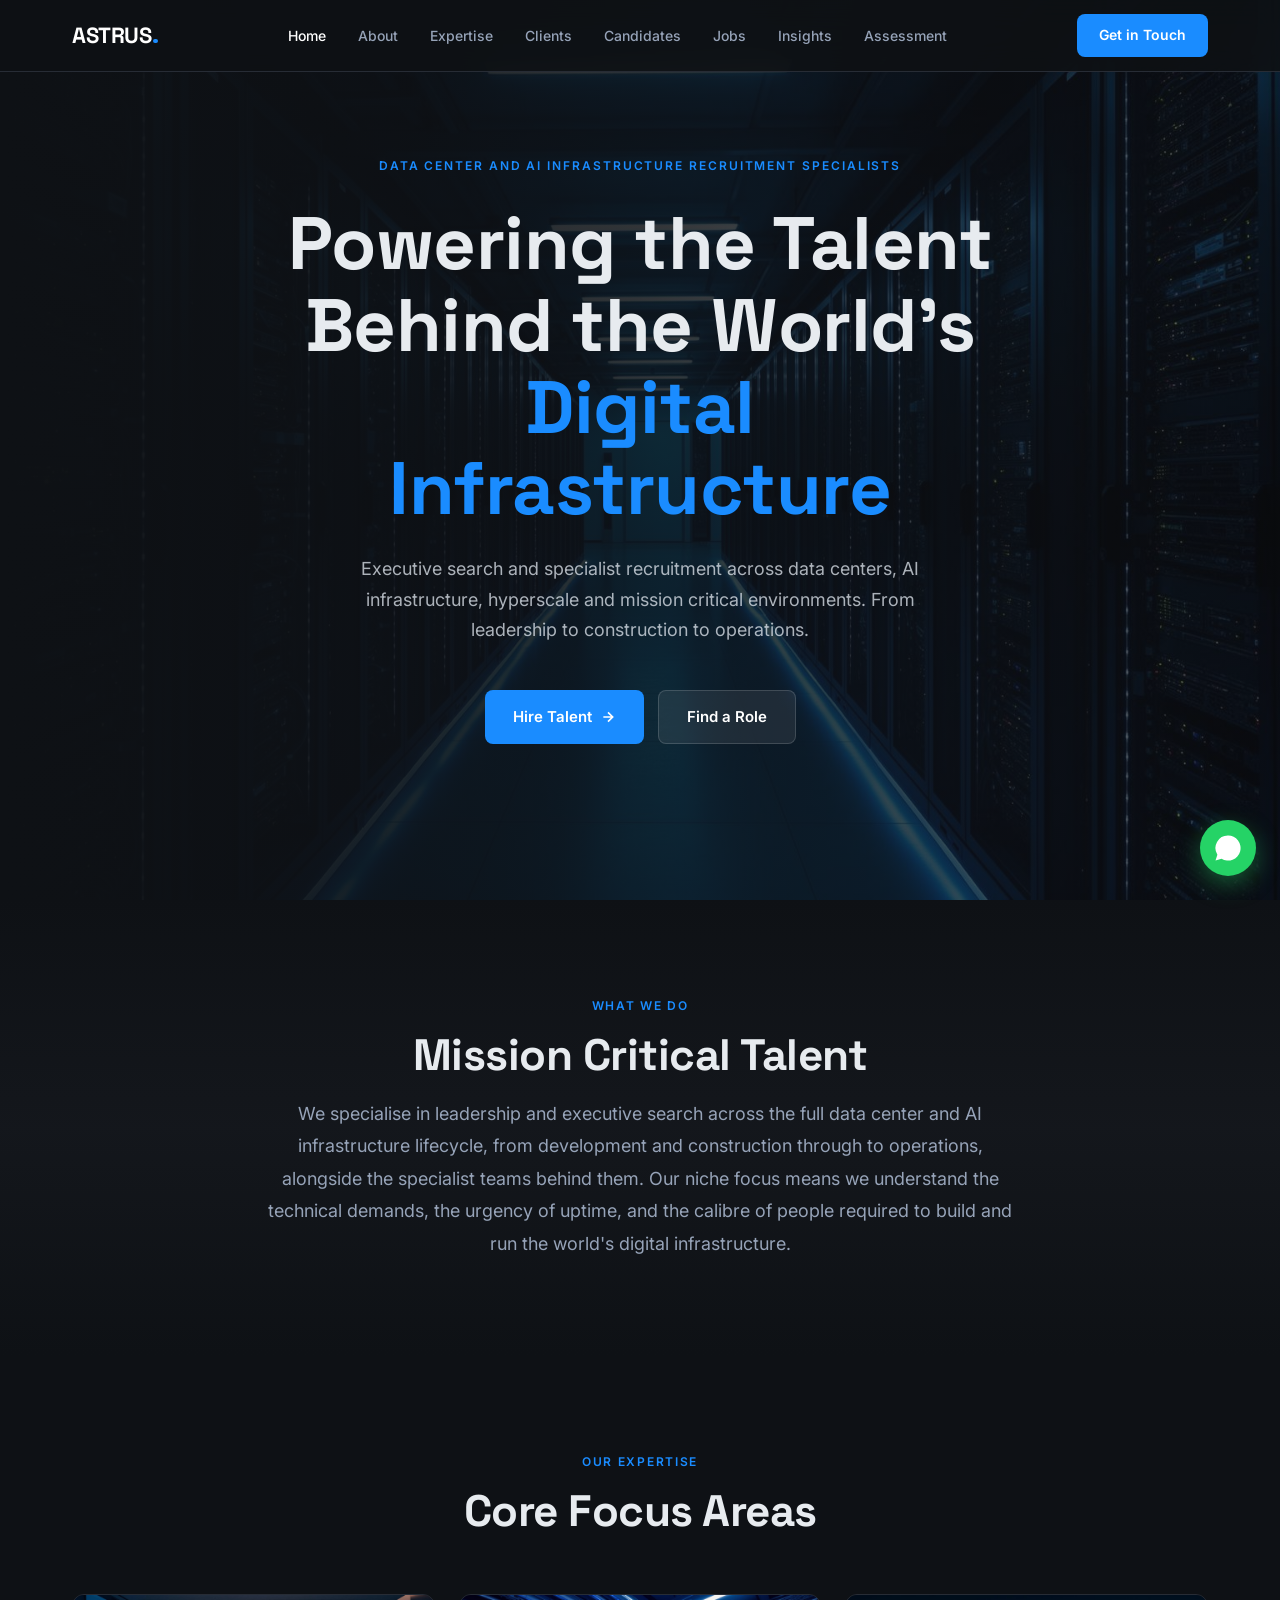
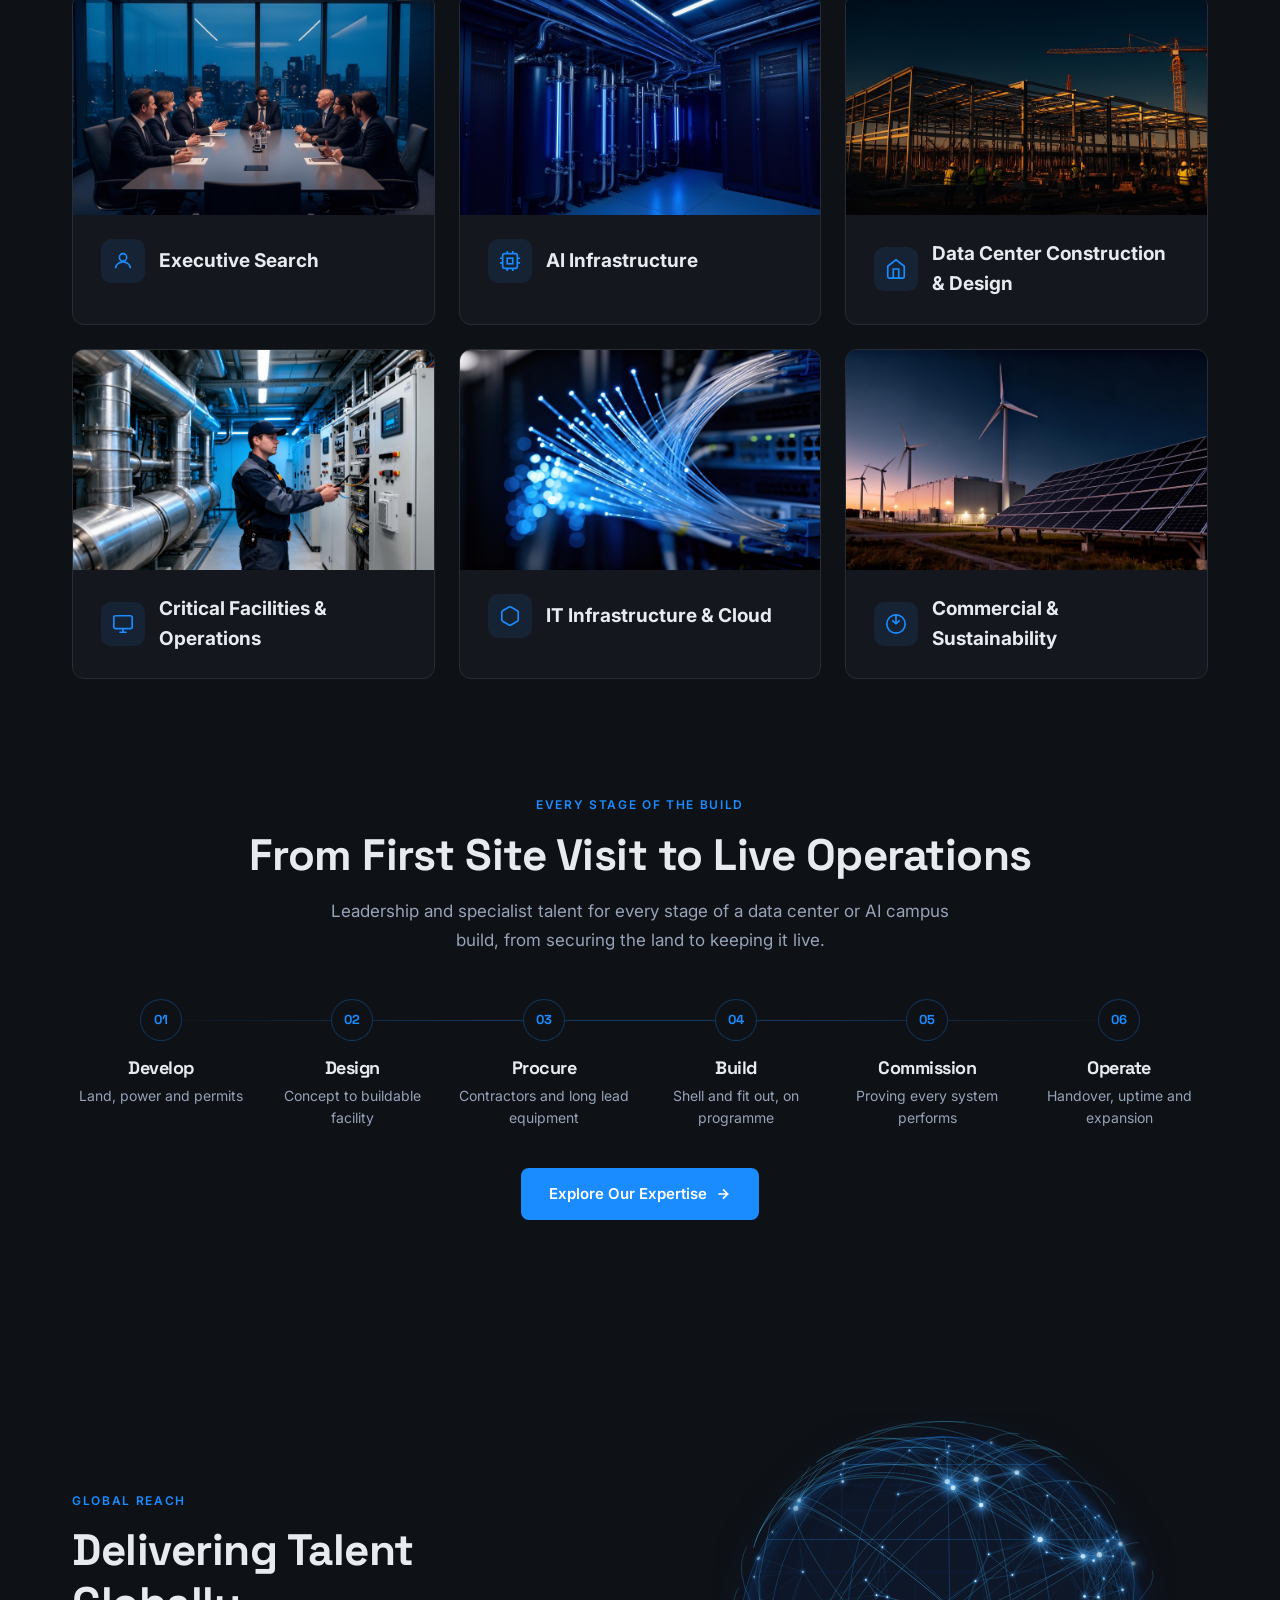
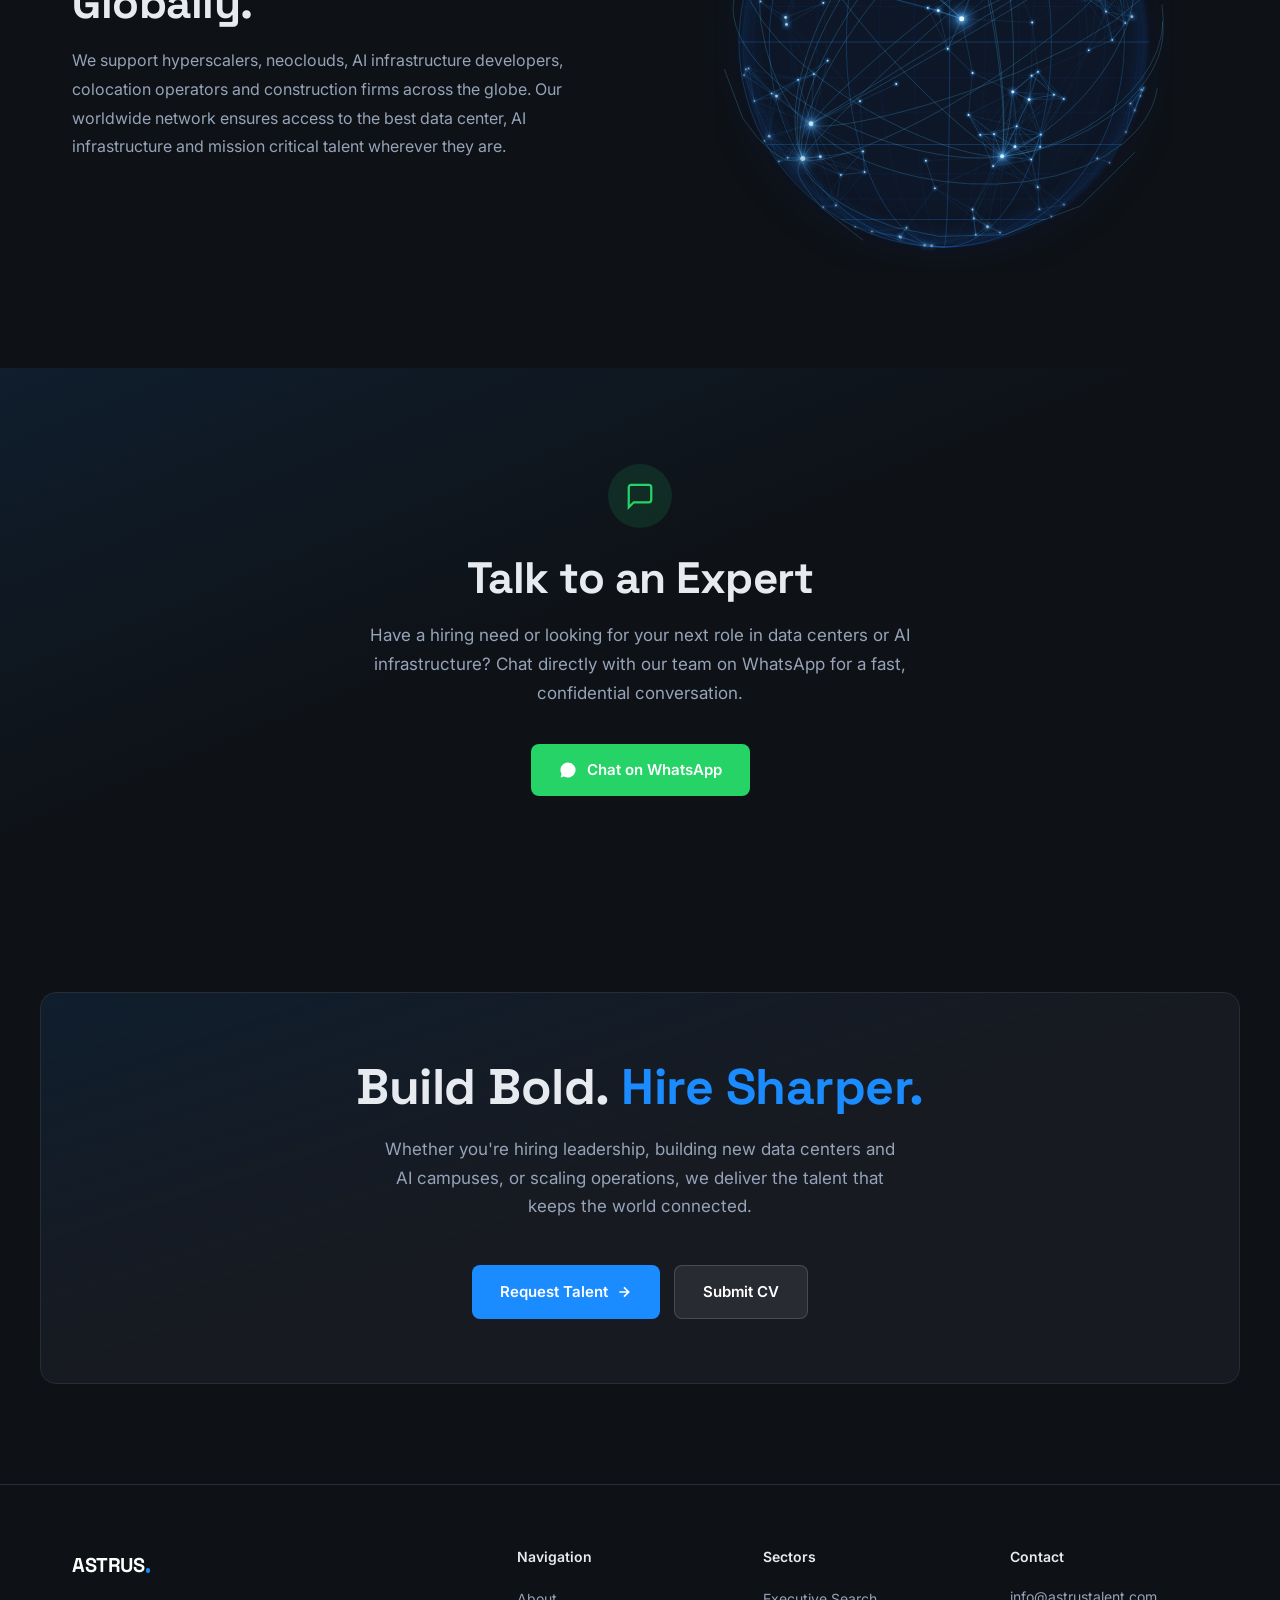
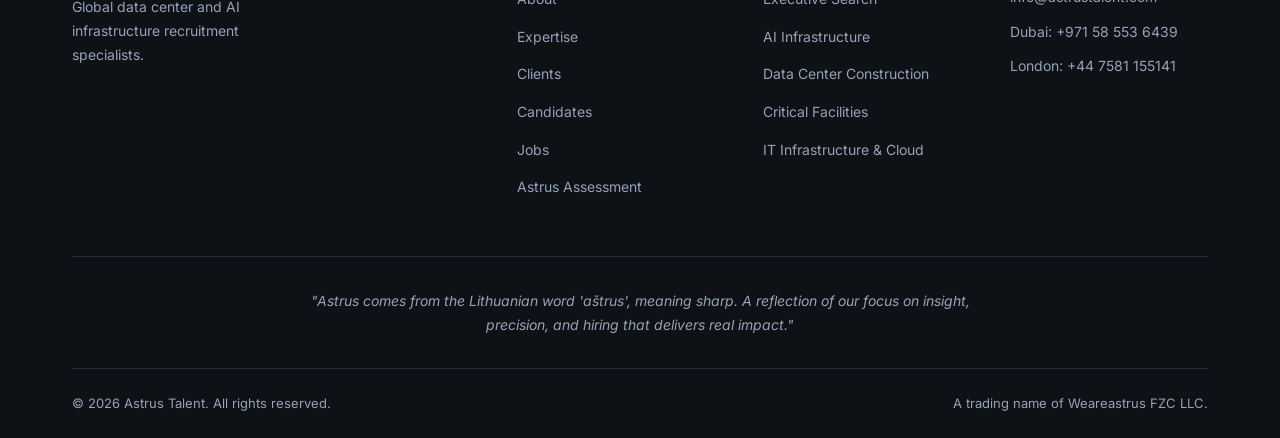
==== commit aeba0989: "Add the build lifecycle: full section on Expertise, teaser on Home Six stages (Develop, Design, Proc" ====
--- a/index.html
+++ b/index.html
@@ -724,6 +724,25 @@
     .fade-up.visible {
       opacity: 1;
       transform: translateY(0);
+    }
+
+
+    #lifecycle-teaser { padding: 20px 0 96px; }
+    .lt-sub { text-align: center; color: var(--muted); max-width: 620px; margin: 0 auto 44px; font-size: 17px; line-height: 1.7; }
+    .lt-track { display: grid; grid-template-columns: repeat(6, 1fr); gap: 14px; position: relative; margin-bottom: 40px; }
+    .lt-track::before { content: ''; position: absolute; left: 6%; right: 6%; top: 21px; height: 1px; background: linear-gradient(90deg, transparent, var(--blue-border), var(--blue-border), transparent); }
+    .lt-step { text-align: center; position: relative; }
+    .lt-dot { width: 42px; height: 42px; margin: 0 auto 16px; border-radius: 50%; background: #0e1115; border: 1px solid var(--blue-border); display: flex; align-items: center; justify-content: center; font-family: 'Space Grotesk', sans-serif; font-weight: 700; font-size: 13px; color: var(--blue); position: relative; }
+    .lt-step h3 { font-family: 'Space Grotesk', sans-serif; font-size: 18px; color: var(--text); margin-bottom: 6px; }
+    .lt-step p { font-size: 14px; color: var(--muted); line-height: 1.55; }
+    .lt-cta { text-align: center; }
+    @media (max-width: 960px) {
+      .lt-track { grid-template-columns: repeat(3, 1fr); row-gap: 32px; }
+      .lt-track::before { display: none; }
+    }
+    @media (max-width: 640px) {
+      #lifecycle-teaser { padding: 0 0 72px; }
+      .lt-track { grid-template-columns: 1fr 1fr; }
     }
 
     /* ── RESPONSIVE ── */
@@ -906,6 +925,53 @@
     </div>
   </section>
 
+  <!-- LIFECYCLE TEASER -->
+  <section id="lifecycle-teaser">
+    <div class="container">
+      <p class="section-eyebrow fade-up">Every Stage of the Build</p>
+      <h2 class="section-title fade-up">From First Site Visit to Live Operations</h2>
+      <p class="lt-sub fade-up">Leadership and specialist talent for every stage of a data center or AI campus build, from securing the land to keeping it live.</p>
+      <div class="lt-track">
+        <div class="lt-step fade-up">
+          <div class="lt-dot">01</div>
+          <h3>Develop</h3>
+          <p>Land, power and permits</p>
+        </div>
+        <div class="lt-step fade-up">
+          <div class="lt-dot">02</div>
+          <h3>Design</h3>
+          <p>Concept to buildable facility</p>
+        </div>
+        <div class="lt-step fade-up">
+          <div class="lt-dot">03</div>
+          <h3>Procure</h3>
+          <p>Contractors and long lead equipment</p>
+        </div>
+        <div class="lt-step fade-up">
+          <div class="lt-dot">04</div>
+          <h3>Build</h3>
+          <p>Shell and fit out, on programme</p>
+        </div>
+        <div class="lt-step fade-up">
+          <div class="lt-dot">05</div>
+          <h3>Commission</h3>
+          <p>Proving every system performs</p>
+        </div>
+        <div class="lt-step fade-up">
+          <div class="lt-dot">06</div>
+          <h3>Operate</h3>
+          <p>Handover, uptime and expansion</p>
+        </div>
+      </div>
+      <div class="lt-cta fade-up">
+        <a href="expertise.html#lifecycle" class="btn-hero-primary">
+          Explore Our Expertise
+          <svg viewBox="0 0 24 24" fill="none" stroke="currentColor" stroke-width="2.5"><path d="M5 12h14M12 5l7 7-7 7"/></svg>
+        </a>
+      </div>
+    </div>
+  </section>
+
   <!-- GLOBAL REACH -->
   <section id="global">
     <div class="container">
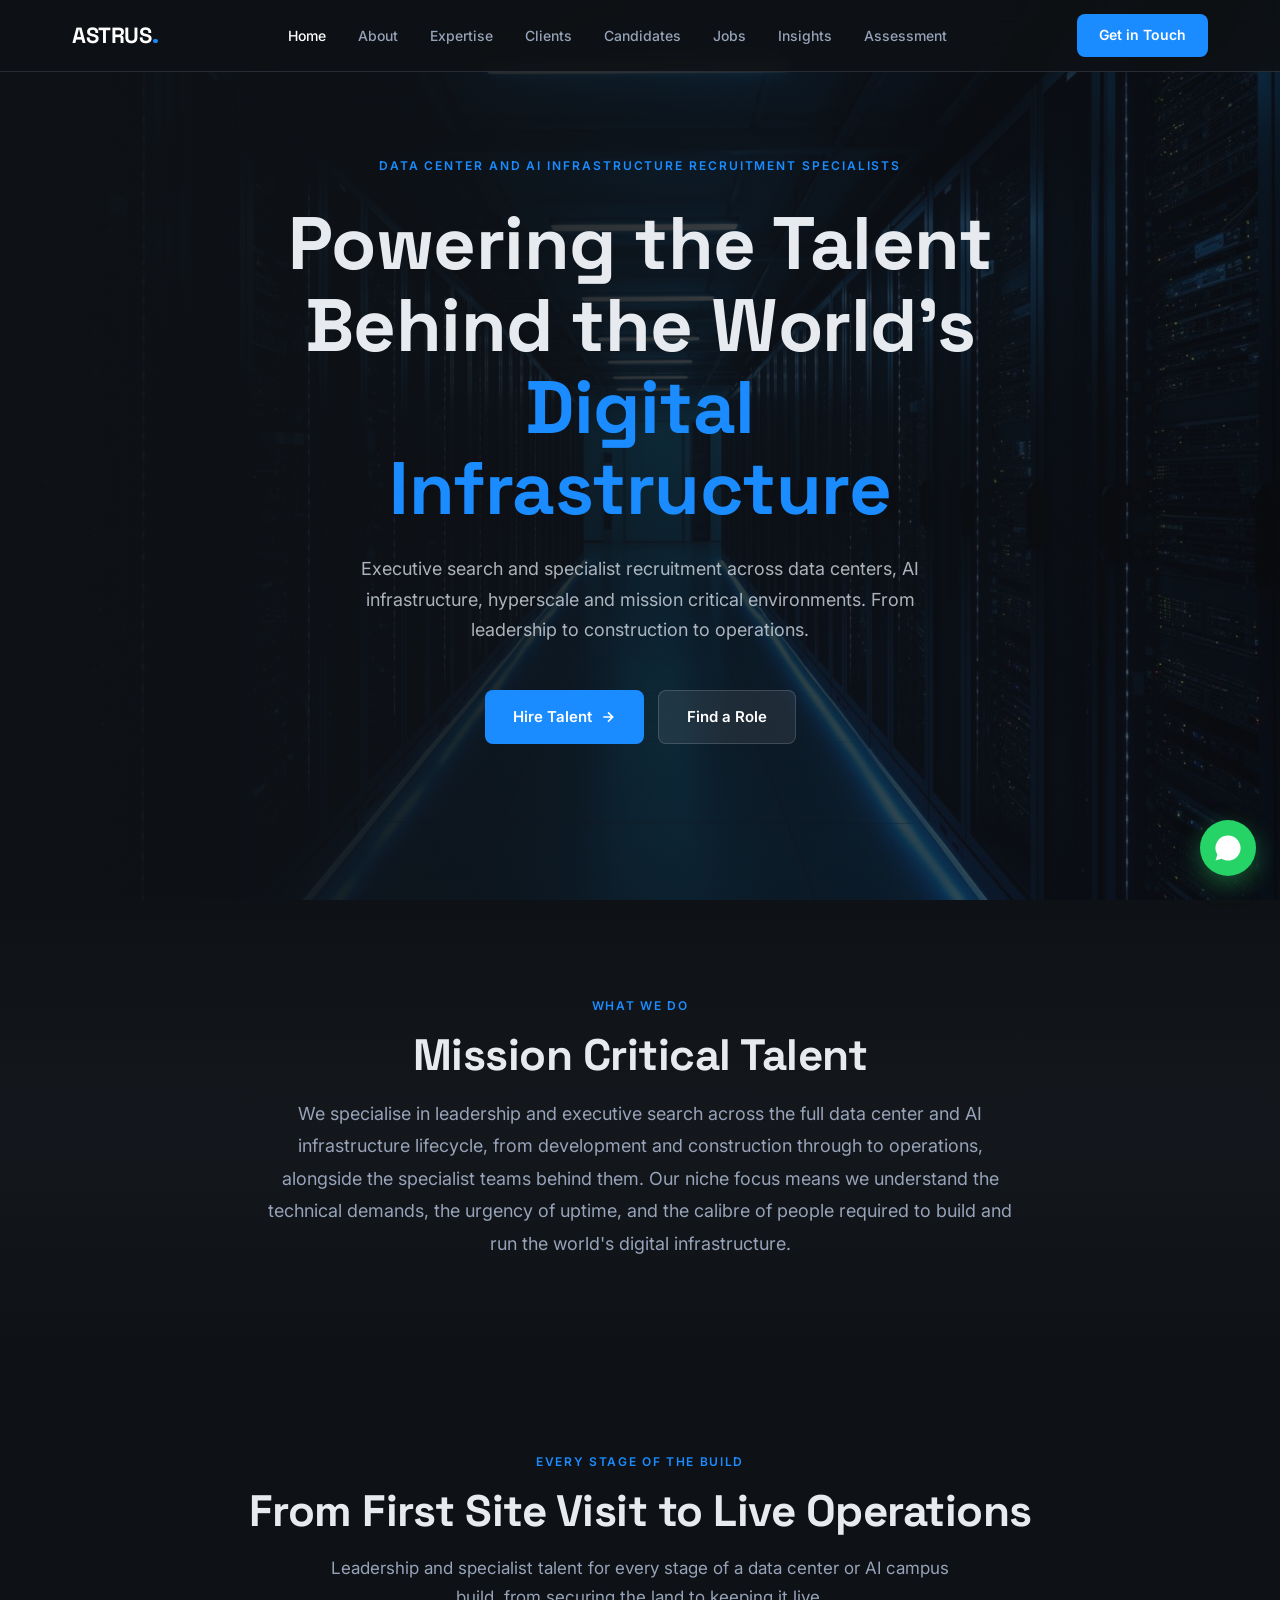
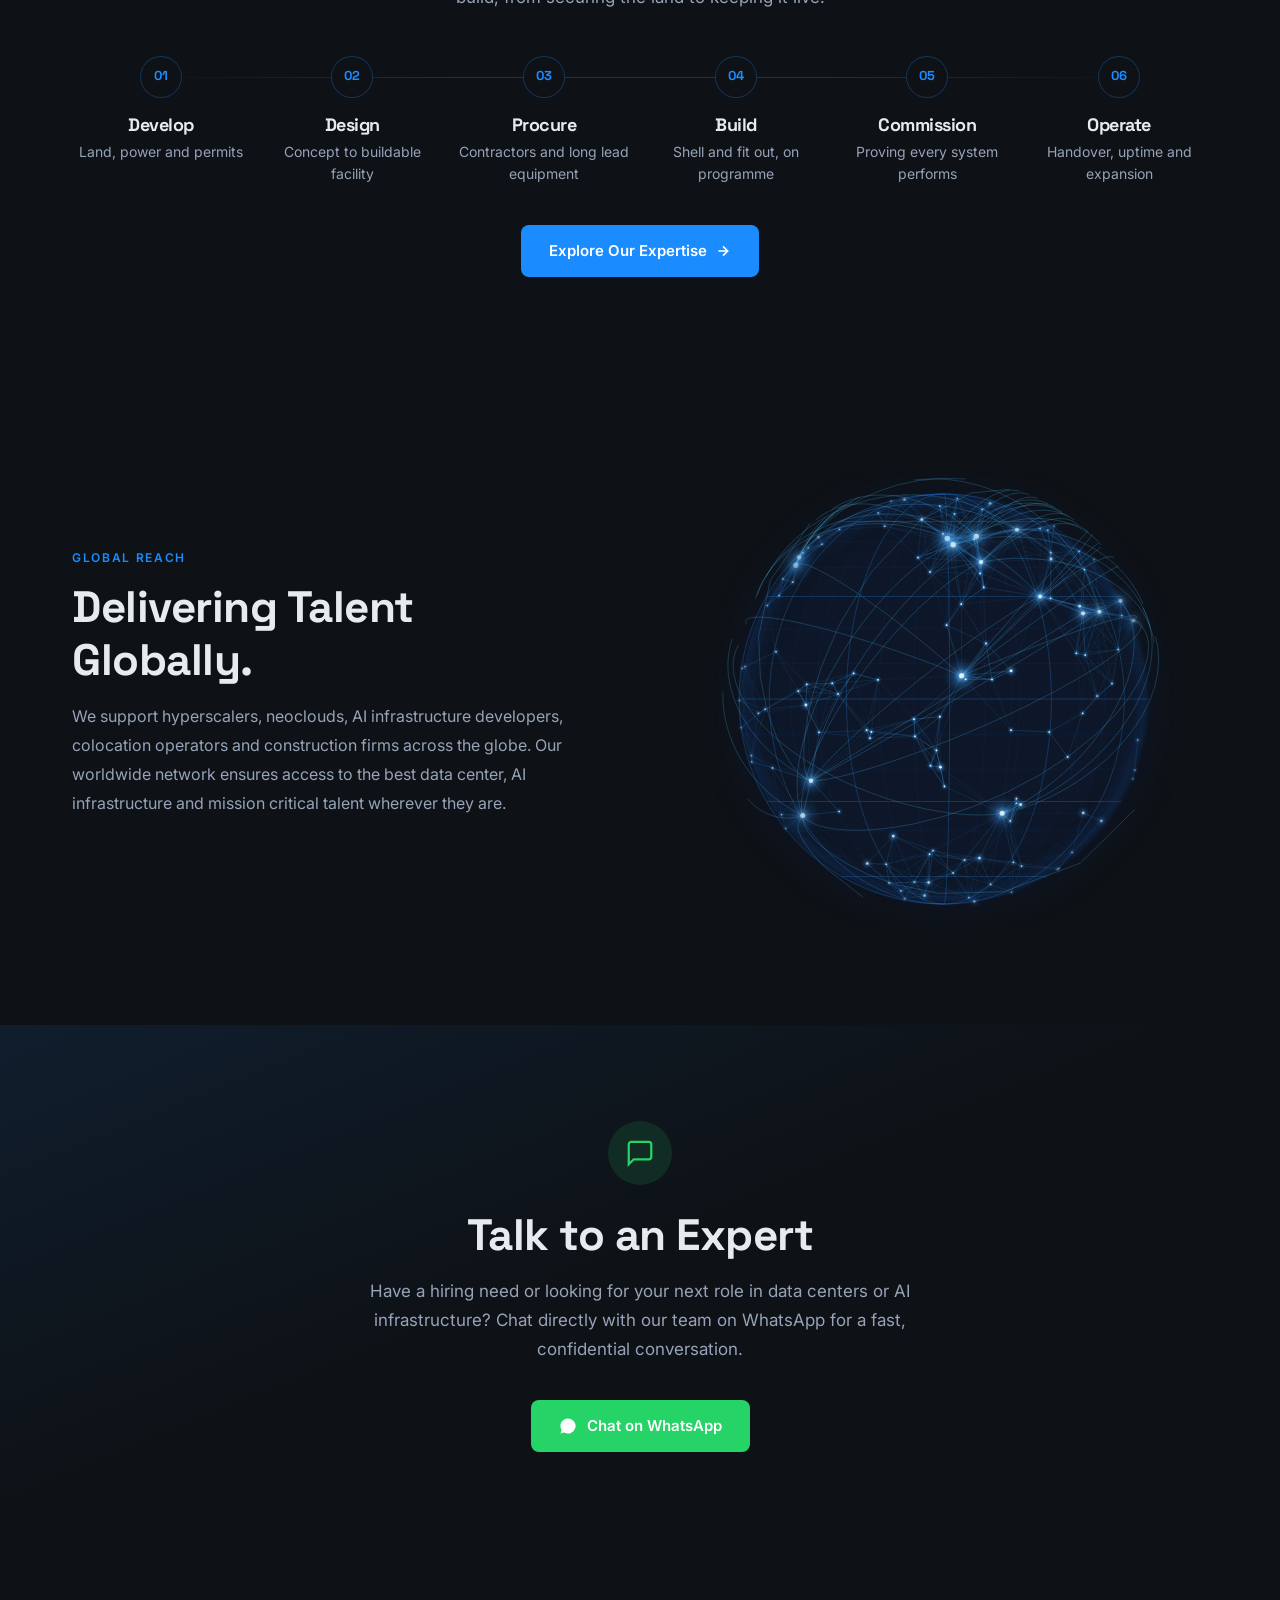
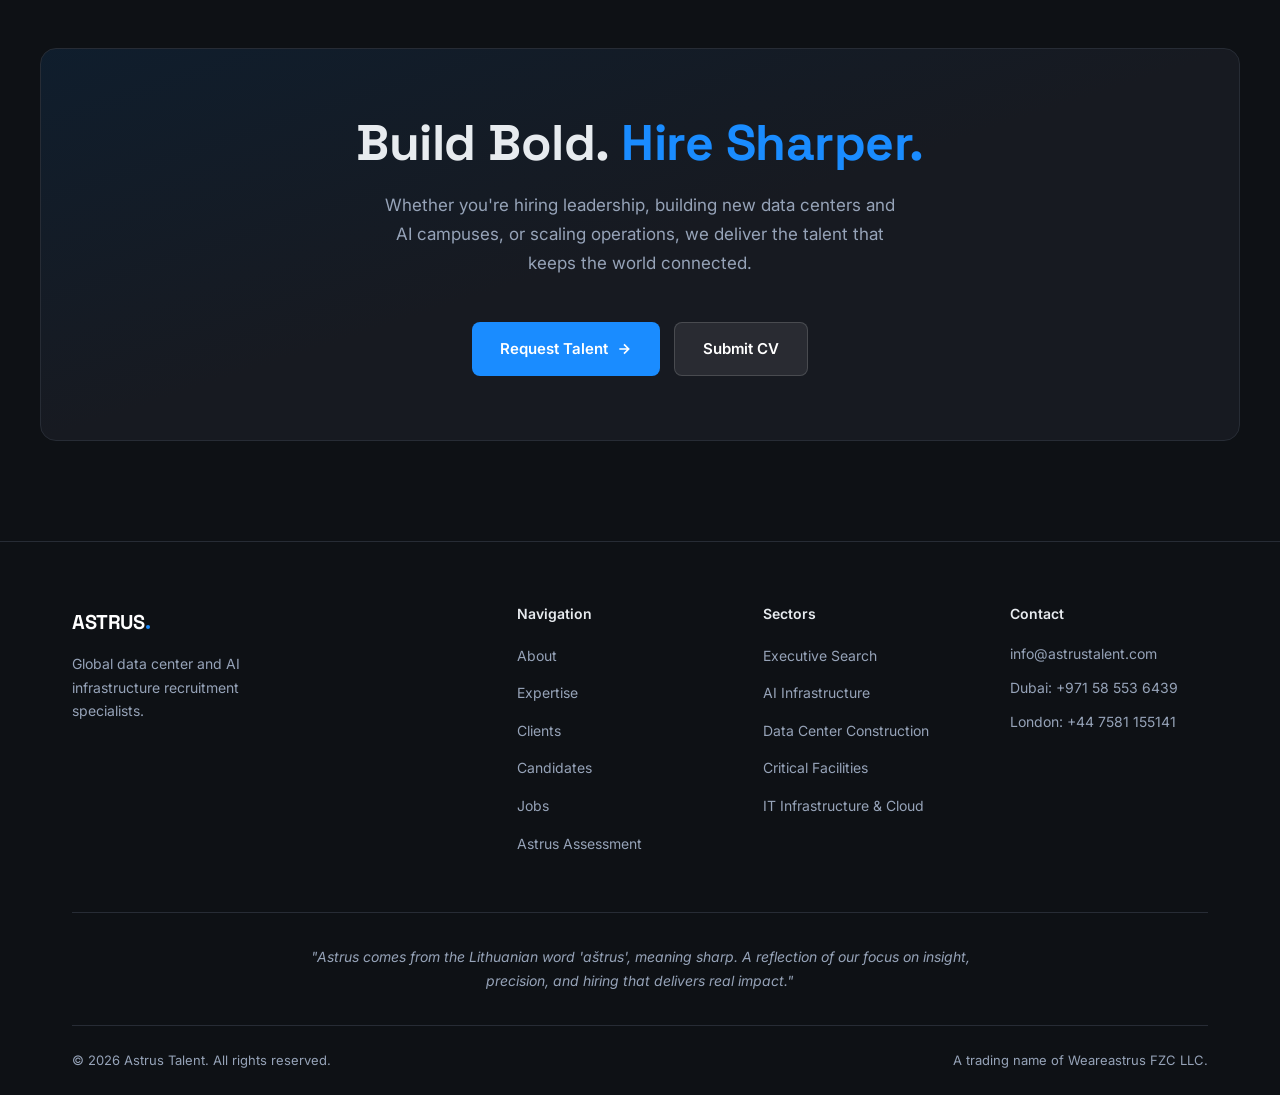
==== commit b6f5ba11: "Home: remove Core Focus Areas, the build lifecycle teaser covers it Co-Authored-By: Claude Opus 5.5 " ====
--- a/index.html
+++ b/index.html
@@ -727,7 +727,7 @@
     }
 
 
-    #lifecycle-teaser { padding: 20px 0 96px; }
+    #lifecycle-teaser { padding: 96px 0; }
     .lt-sub { text-align: center; color: var(--muted); max-width: 620px; margin: 0 auto 44px; font-size: 17px; line-height: 1.7; }
     .lt-track { display: grid; grid-template-columns: repeat(6, 1fr); gap: 14px; position: relative; margin-bottom: 40px; }
     .lt-track::before { content: ''; position: absolute; left: 6%; right: 6%; top: 21px; height: 1px; background: linear-gradient(90deg, transparent, var(--blue-border), var(--blue-border), transparent); }
@@ -741,7 +741,7 @@
       .lt-track::before { display: none; }
     }
     @media (max-width: 640px) {
-      #lifecycle-teaser { padding: 0 0 72px; }
+      #lifecycle-teaser { padding: 72px 0; }
       .lt-track { grid-template-columns: 1fr 1fr; }
     }
 
@@ -845,83 +845,6 @@
       <p class="what-we-do-lead fade-up">
         We specialise in leadership and executive search across the full data center and AI infrastructure lifecycle, from development and construction through to operations, alongside the specialist teams behind them. Our niche focus means we understand the technical demands, the urgency of uptime, and the calibre of people required to build and run the world's digital infrastructure.
       </p>
-    </div>
-  </section>
-
-  <!-- EXPERTISE -->
-  <section id="expertise">
-    <div class="container">
-      <p class="section-eyebrow fade-up">Our Expertise</p>
-      <h2 class="section-title fade-up" style="margin-bottom:56px;">Core Focus Areas</h2>
-
-      <div class="expertise-grid">
-        <a href="expertise.html" class="expertise-card fade-up">
-          <img class="card-image" src="images/executive-meeting.jpg" alt="Executive Search" loading="lazy">
-          <div class="card-body">
-            <div class="card-header">
-              <div class="card-icon blue">
-                <svg viewBox="0 0 24 24" fill="none" stroke-width="1.8"><circle cx="12" cy="8" r="4"/><path d="M4 20c0-4 3.6-7 8-7s8 3 8 7"/></svg>
-              </div>
-              <span class="card-title">Executive Search</span>
-            </div>
-          </div>
-        </a>
-        <a href="expertise.html" class="expertise-card fade-up">
-          <img class="card-image" src="images/ai-infrastructure.jpg" alt="AI Infrastructure" loading="lazy">
-          <div class="card-body">
-            <div class="card-header">
-              <div class="card-icon blue">
-                <svg viewBox="0 0 24 24" fill="none" stroke-width="1.8"><rect x="4" y="4" width="16" height="16" rx="2"/><rect x="9" y="9" width="6" height="6"/><path d="M9 1v3M15 1v3M9 20v3M15 20v3M20 9h3M20 14h3M1 9h3M1 14h3"/></svg>
-              </div>
-              <span class="card-title">AI Infrastructure</span>
-            </div>
-          </div>
-        </a>
-        <a href="expertise.html" class="expertise-card fade-up">
-          <img class="card-image" src="images/construction-site.jpg" alt="Data Center Construction &amp; Design" loading="lazy">
-          <div class="card-body">
-            <div class="card-header">
-              <div class="card-icon orange">
-                <svg viewBox="0 0 24 24" fill="none" stroke-width="1.8"><path d="M3 9l9-7 9 7v11a2 2 0 01-2 2H5a2 2 0 01-2-2z"/><polyline points="9 22 9 12 15 12 15 22"/></svg>
-              </div>
-              <span class="card-title">Data Center Construction &amp; Design</span>
-            </div>
-          </div>
-        </a>
-        <a href="expertise.html" class="expertise-card fade-up">
-          <img class="card-image" src="images/critical-facilities.jpg" alt="Critical Facilities &amp; Operations" loading="lazy">
-          <div class="card-body">
-            <div class="card-header">
-              <div class="card-icon purple">
-                <svg viewBox="0 0 24 24" fill="none" stroke-width="1.8"><rect x="2" y="3" width="20" height="14" rx="2"/><path d="M8 21h8M12 17v4"/></svg>
-              </div>
-              <span class="card-title">Critical Facilities &amp; Operations</span>
-            </div>
-          </div>
-        </a>
-        <a href="expertise.html" class="expertise-card fade-up">
-          <img class="card-image" src="images/fiber-optics.jpg" alt="IT Infrastructure &amp; Cloud" loading="lazy">
-          <div class="card-body">
-            <div class="card-header">
-              <div class="card-icon green">
-                <svg viewBox="0 0 24 24" fill="none" stroke-width="1.8"><path d="M21 16V8a2 2 0 00-1-1.73l-7-4a2 2 0 00-2 0l-7 4A2 2 0 003 8v8a2 2 0 001 1.73l7 4a2 2 0 002 0l7-4A2 2 0 0021 16z"/></svg>
-              </div>
-              <span class="card-title">IT Infrastructure &amp; Cloud</span>
-            </div>
-          </div>
-        </a>
-        <a href="expertise.html" class="expertise-card fade-up">
-          <img class="card-image" src="images/sustainable-energy.jpg" alt="Commercial &amp; Sustainability" loading="lazy">
-          <div class="card-body">
-            <div class="card-header">
-              <div class="card-icon teal">
-                <svg viewBox="0 0 24 24" fill="none" stroke-width="1.8"><path d="M12 2a10 10 0 1 0 10 10A10 10 0 0 0 12 2zm0 0v10m0 0-4-4m4 4 4-4"/></svg>
-              </div>
-              <span class="card-title">Commercial &amp; Sustainability</span>
-            </div>
-          </div>
-        </a>
-      </div>
     </div>
   </section>
 
